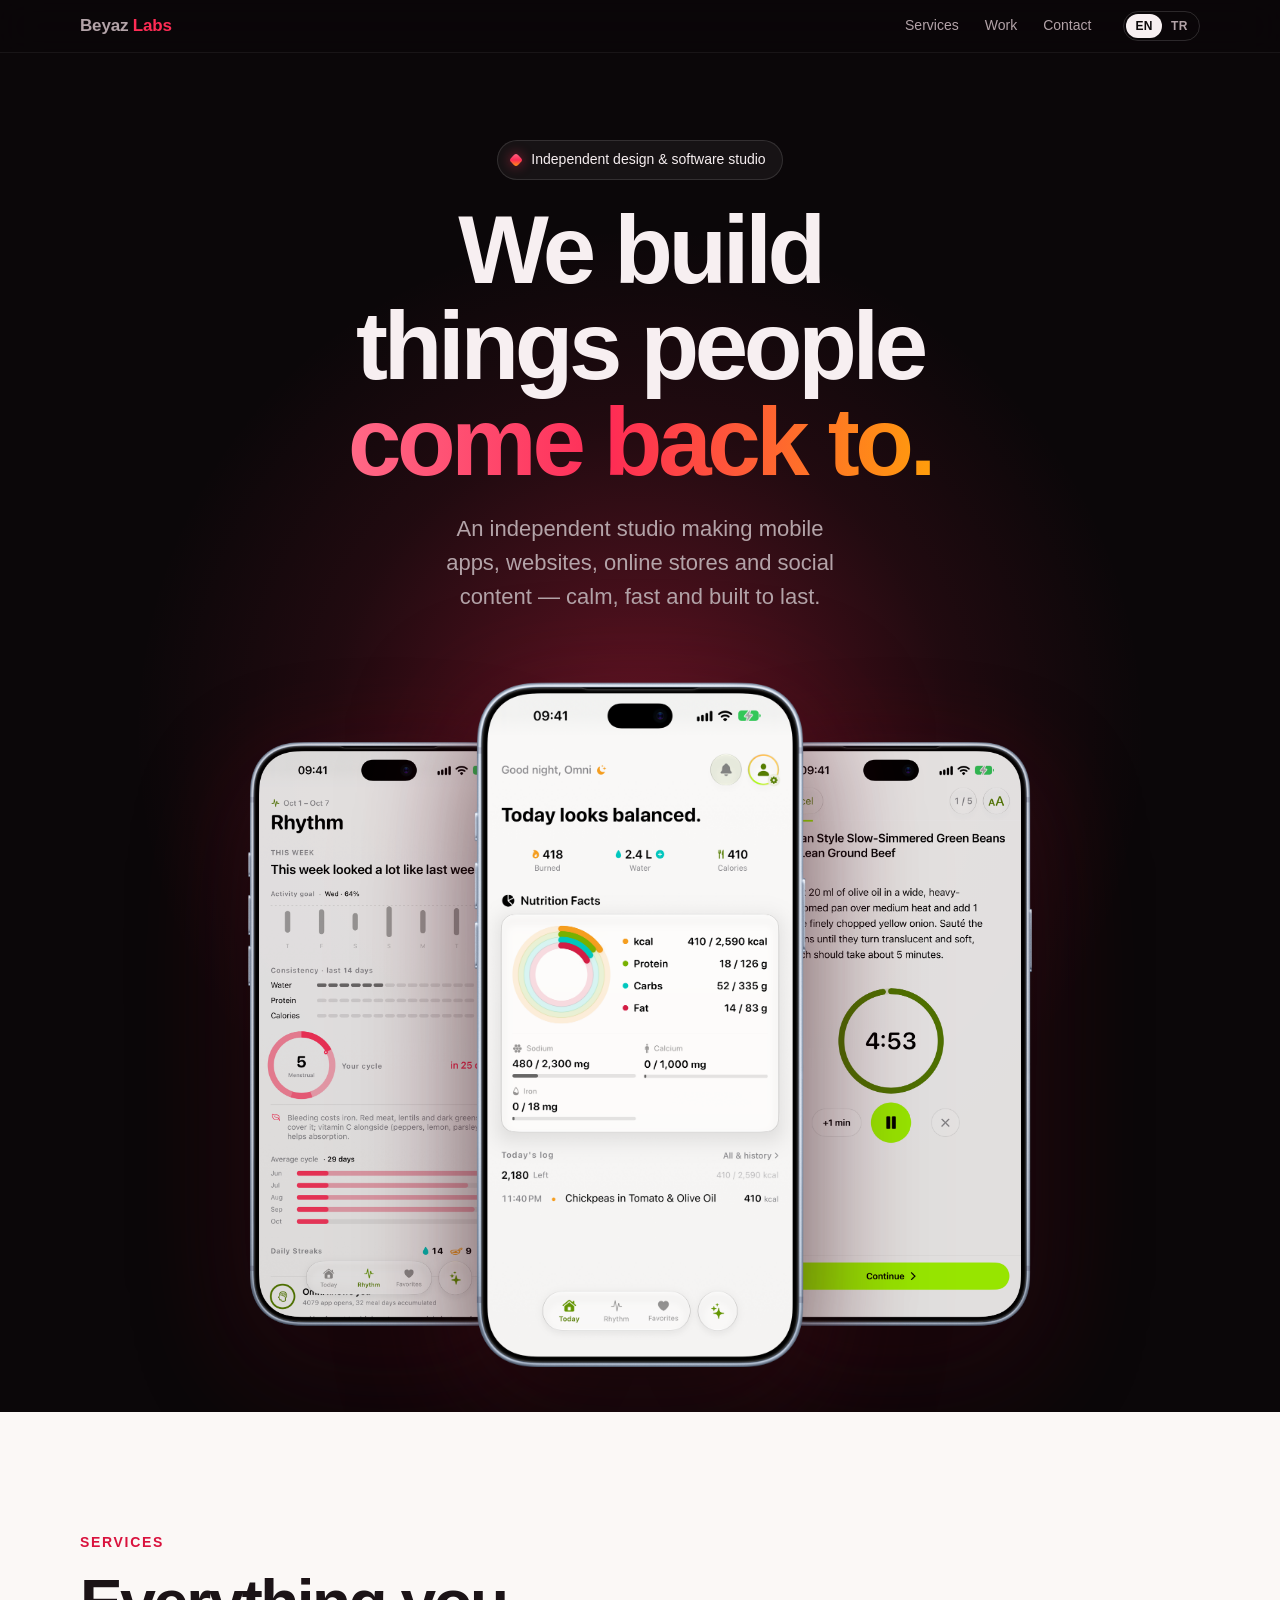
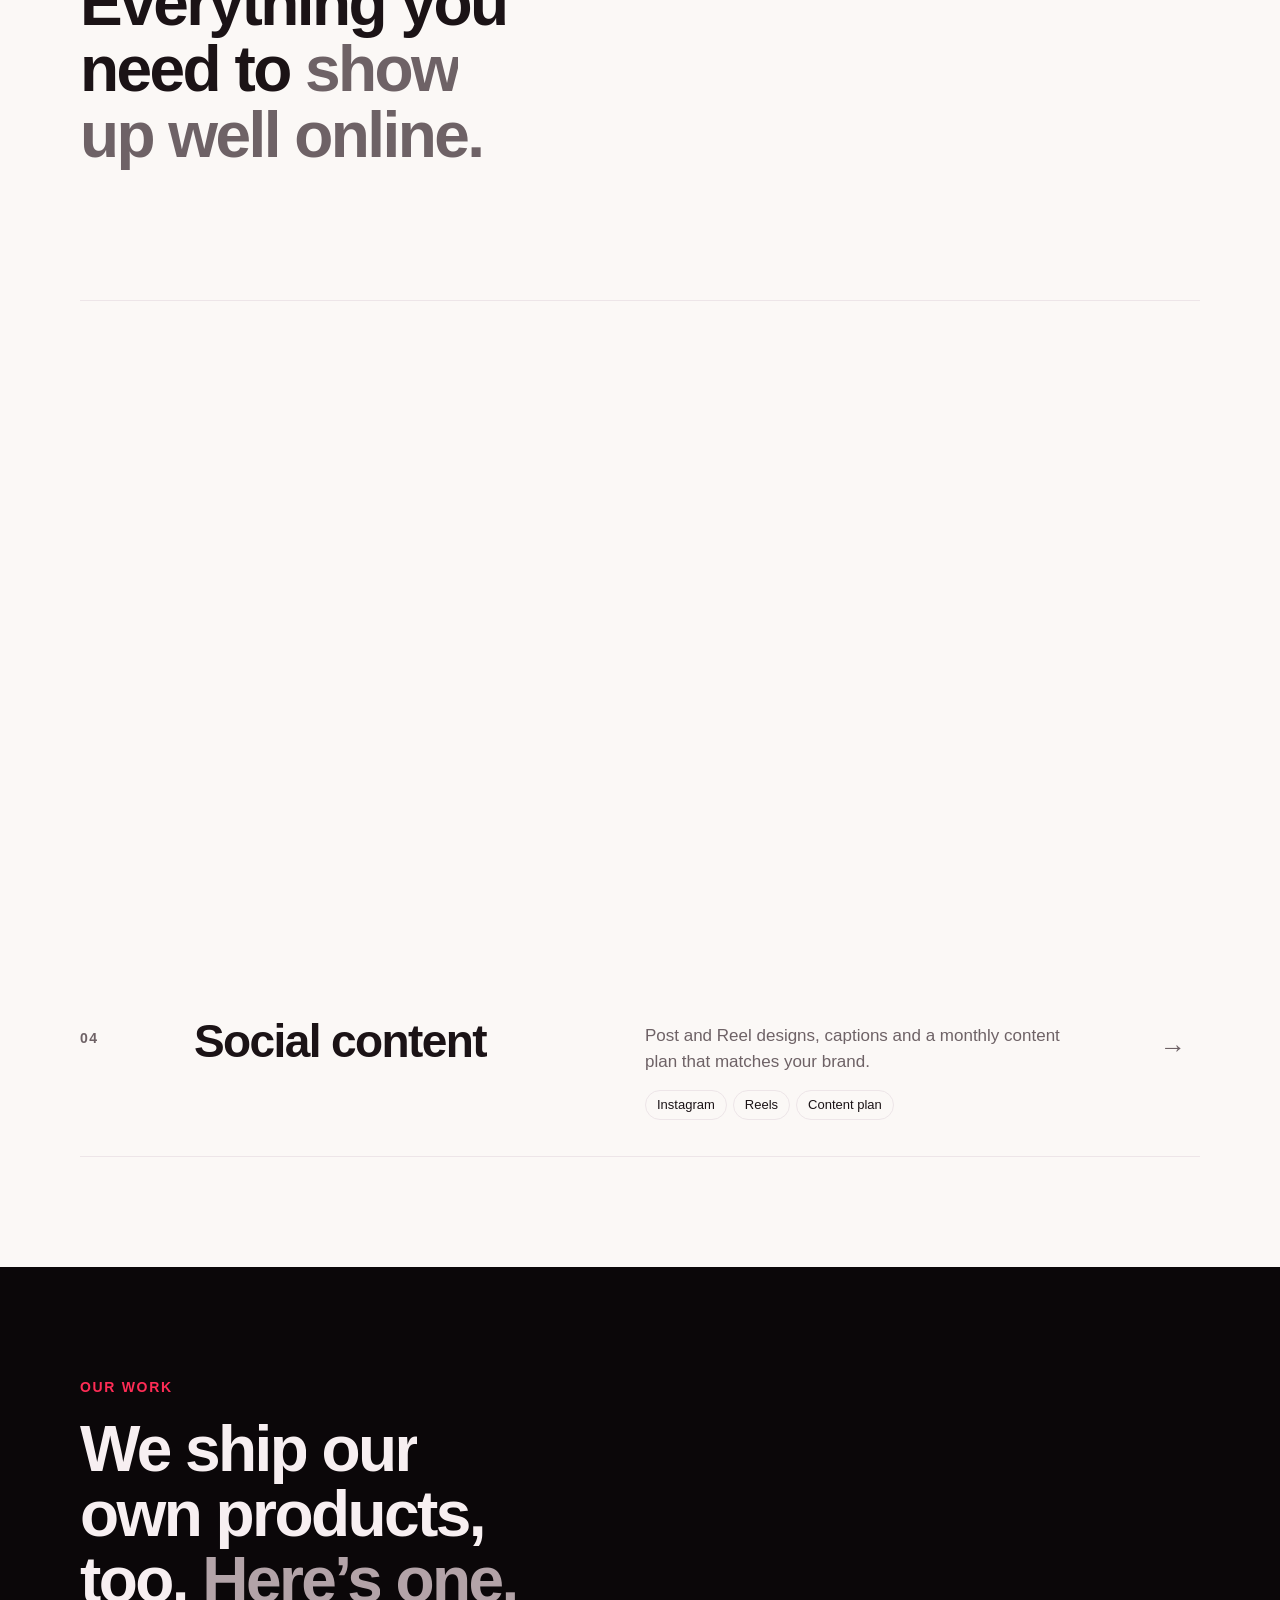
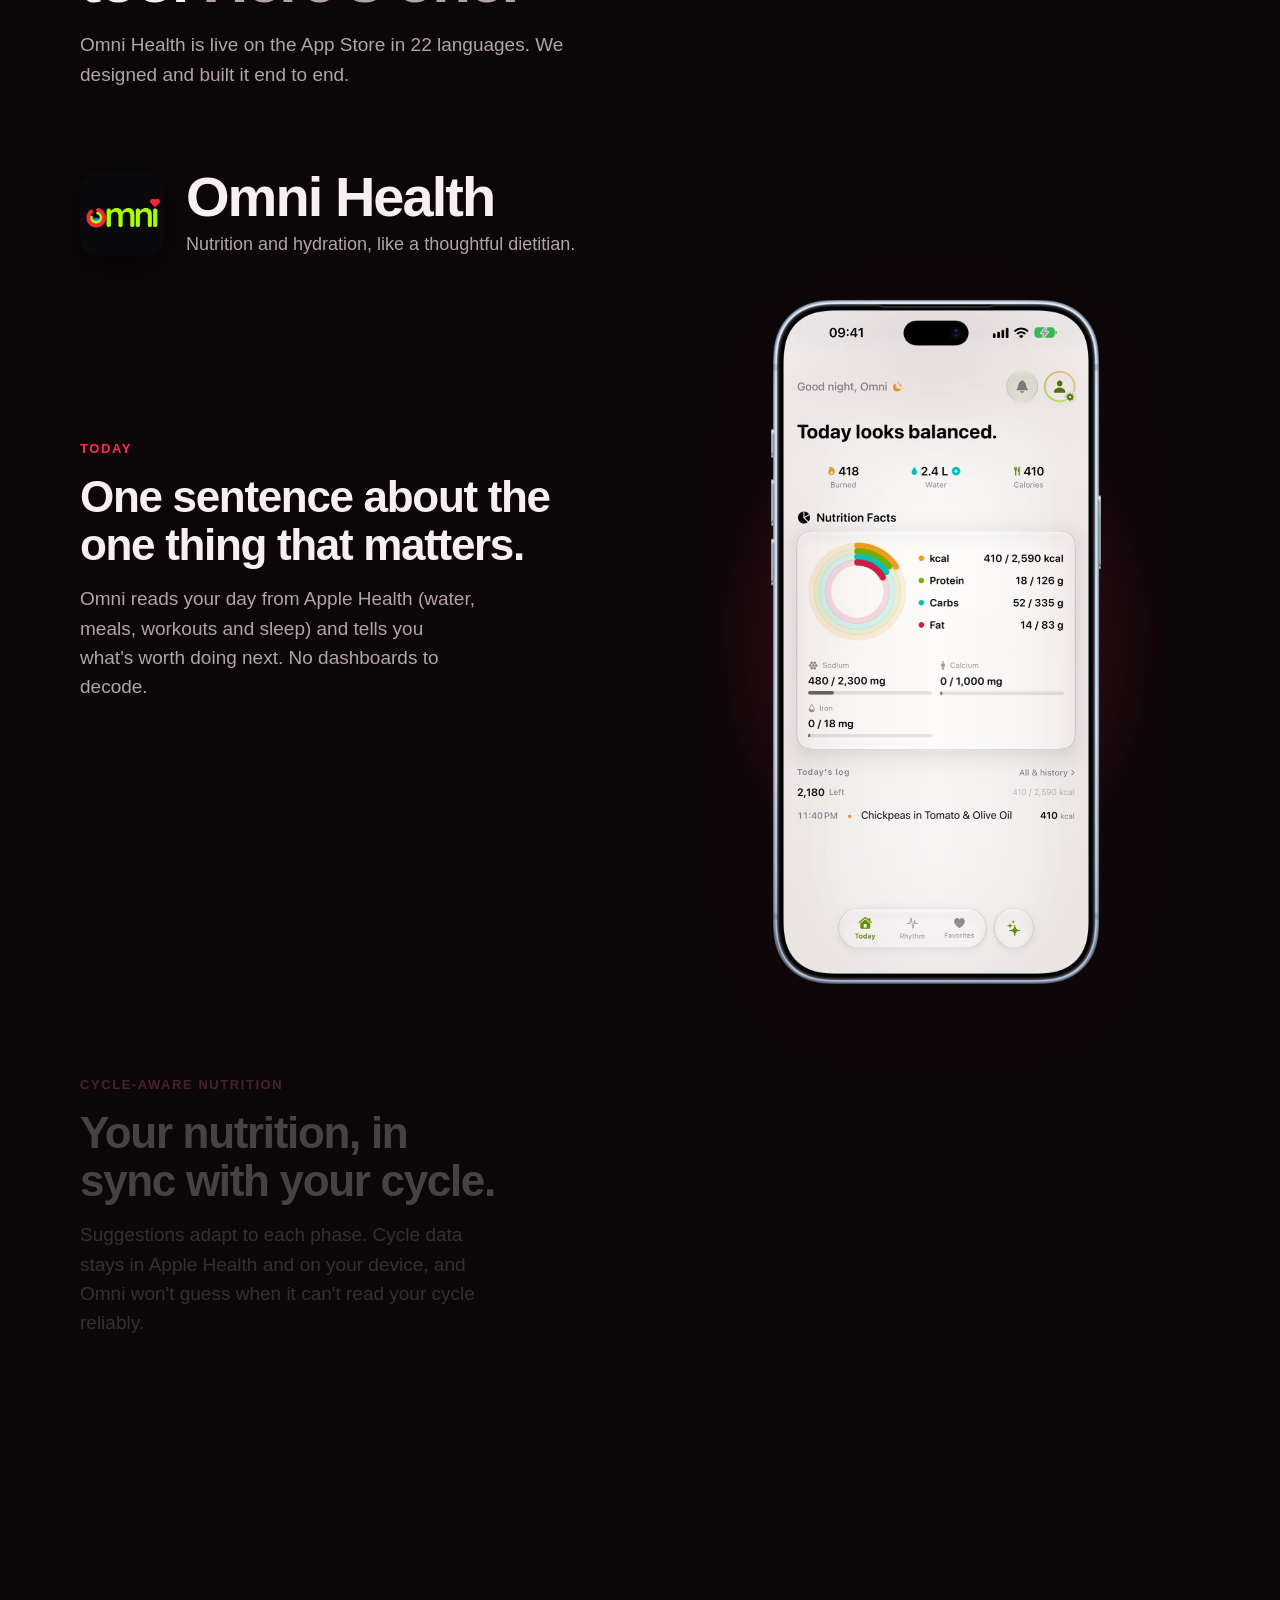
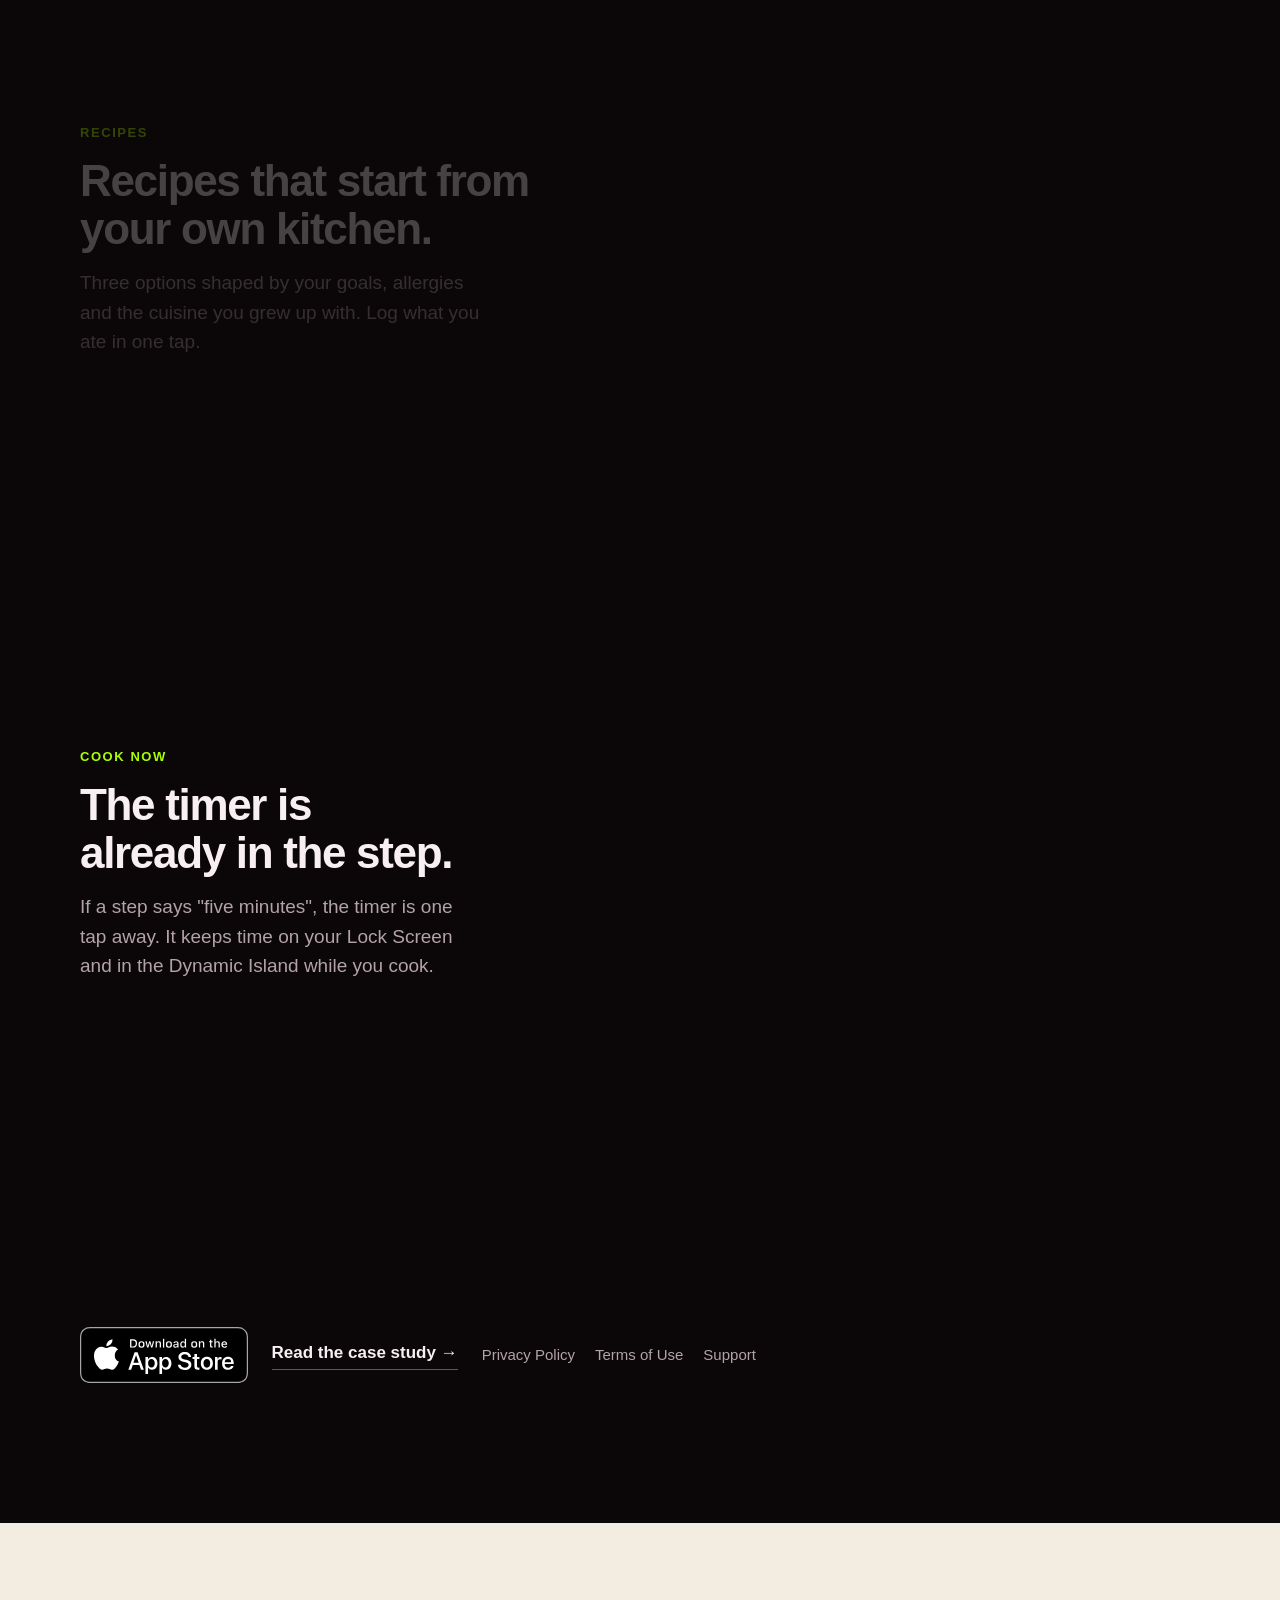
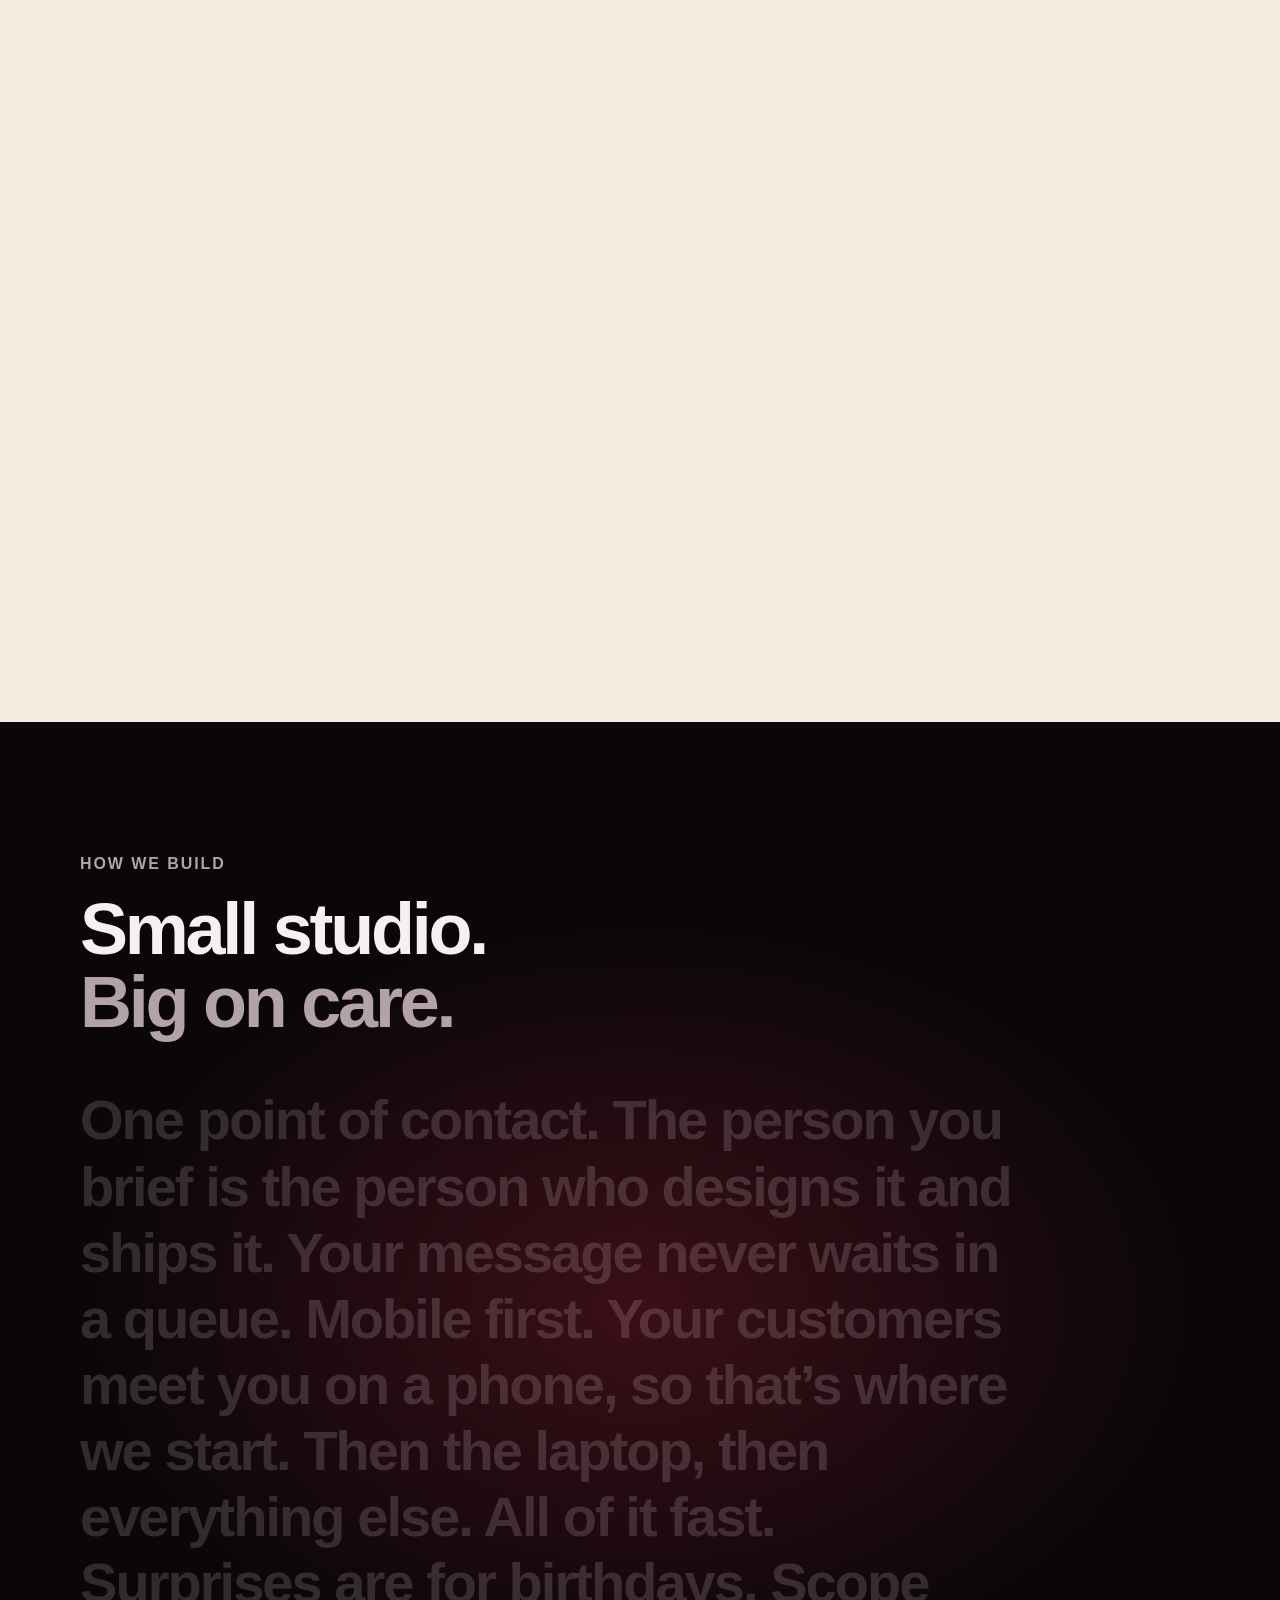
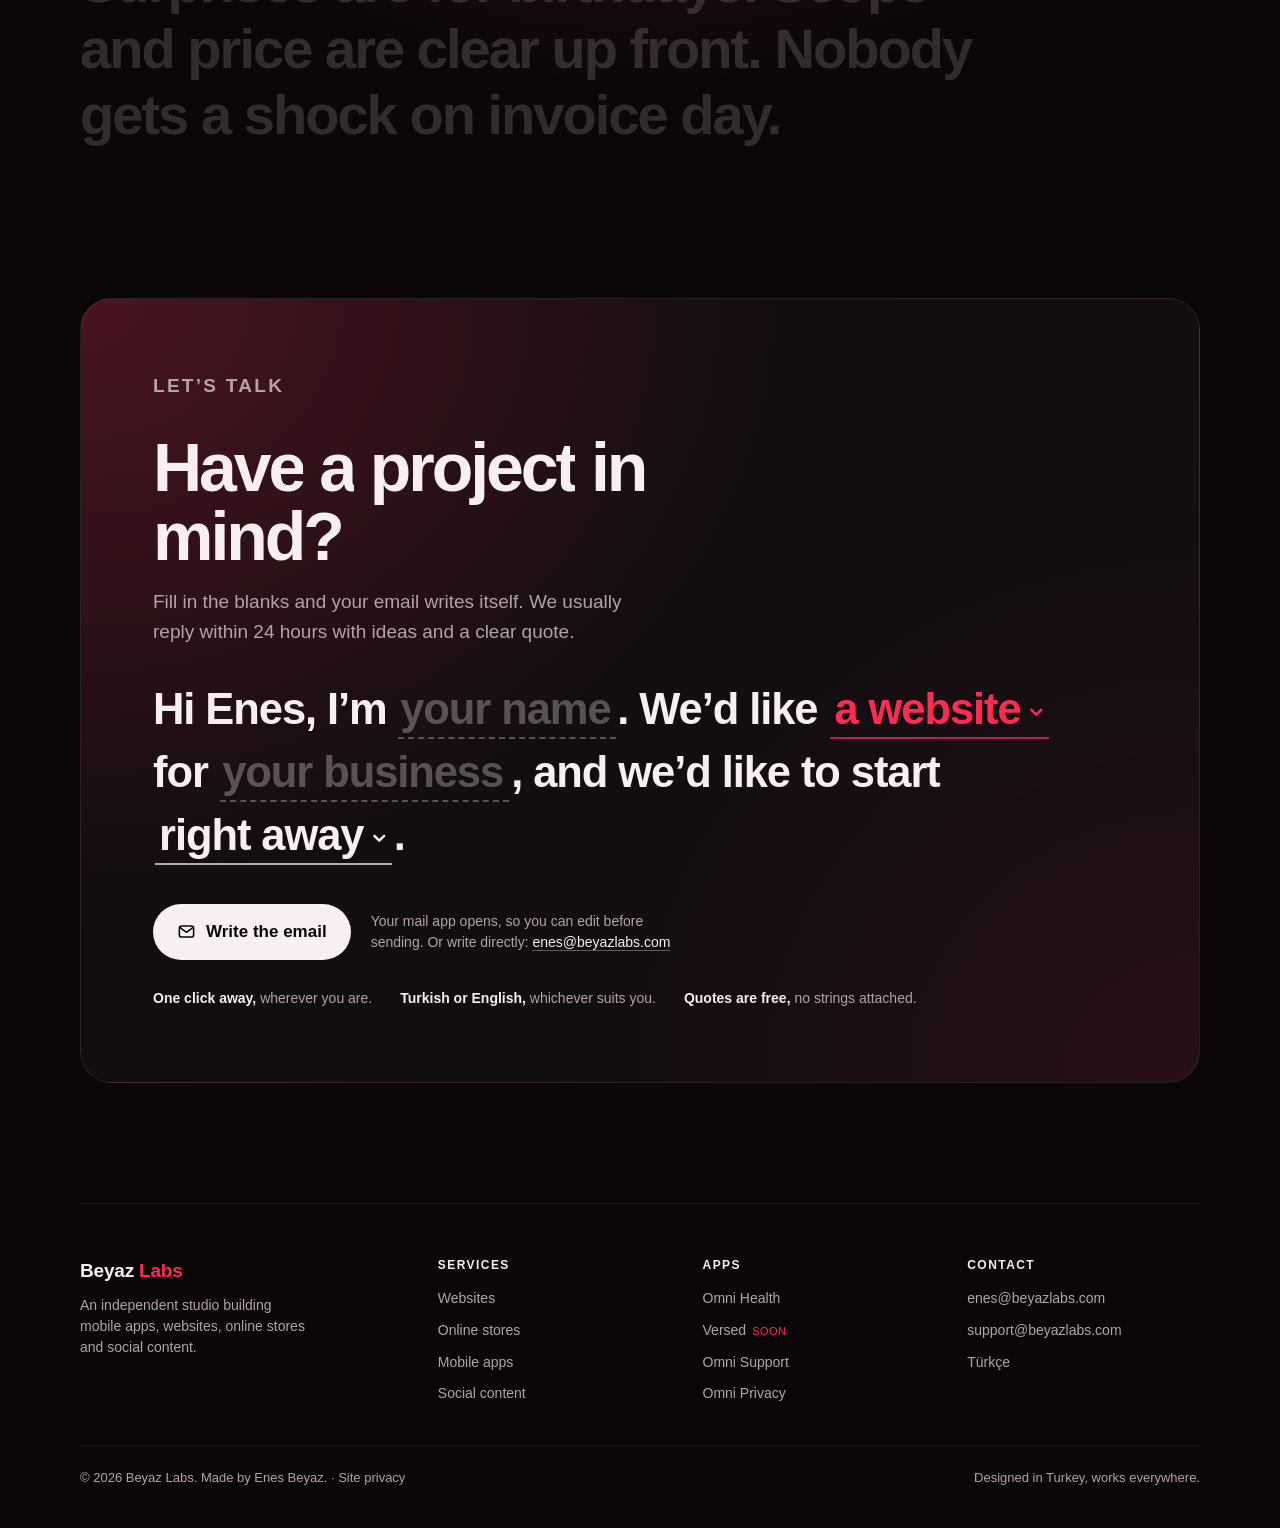
==== en/index.html @ bef10556 "Site: 'Vaka çalışması' → 'Proje hikâyesi / Nasıl yaptık'; '1 kişi' yerine '0 reklam/takip'; Omni say" ====
<!doctype html>
<html lang="en">
<head>
<meta charset="utf-8">
<meta name="viewport" content="width=device-width, initial-scale=1, viewport-fit=cover">
<title>Beyaz Labs — Apps & Web Studio</title>
<meta name="description" content="Beyaz Labs is an independent studio building mobile apps, websites, online stores and social content — in Turkey and worldwide. Makers of Omni Health.">
<meta name="theme-color" content="#0B0709">
<link rel="canonical" href="https://beyazlabs.com/en/">
<link rel="alternate" hreflang="en" href="https://beyazlabs.com/en/">
<link rel="alternate" hreflang="tr" href="https://beyazlabs.com/tr/">
<link rel="alternate" hreflang="x-default" href="https://beyazlabs.com/">
<link rel="icon" href="../img/omni-icon.png">
<link rel="apple-touch-icon" href="../img/omni-icon.png">
<meta property="og:title" content="Beyaz Labs — Apps & Web Studio">
<meta property="og:description" content="Beyaz Labs is an independent studio building mobile apps, websites, online stores and social content — in Turkey and worldwide. Makers of Omni Health.">
<meta property="og:image" content="https://beyazlabs.com/img/omni-today.png">
<meta property="og:locale" content="en_US">
<link rel="stylesheet" href="../site.css?v=202610091420">
</head>
<body>
  <nav class="top" aria-label="Main">
    <div class="wrap">
      <a class="brand" href="./">Beyaz <span>Labs</span></a>
      <ul>
        <li class="hide-m"><a href="#services">Services</a></li>
        <li><a href="#work">Work</a></li>
        <li class="hide-m"><a href="#contact">Contact</a></li>
        <li><span class="lang" aria-label="Language">
          <a href="../en/" data-l="en" hreflang="en" lang="en" aria-current="true">EN</a>
          <a href="../tr/" data-l="tr" hreflang="tr" lang="tr" >TR</a>
        </span></li>
      </ul>
    </div>
  </nav>

  <header class="hero">
    <div class="wrap copy" id="heroCopy">
      <p class="avail"><span class="mark" aria-hidden="true"></span>Independent design &amp; software studio</p>
      <h1>We build things people <em class="rot" data-words="love to use.|come back to.|trust.">love to use.</em></h1>
      <p class="lead">An independent studio making mobile apps, websites, online stores and social content — calm, fast and built to last.</p>
    </div>
    <div class="stage" id="stage" aria-hidden="true">
      <img class="device d1" src="../img/omni-rhythm.png" alt="">
      <img class="device d2" src="../img/omni-today.png" alt="">
      <img class="device d3" src="../img/omni-cook.png" alt="">
    </div>
  </header>

  <section class="services" id="services" aria-labelledby="svc-title">
    <div class="wrap">
      <p class="eyebrow reveal">Services</p>
      <h2 class="sec-h reveal split" id="svc-title">Everything you need to <em>show up well online.</em></h2>
      <p class="sec-lead reveal">From a first website to a full mobile app. One studio, one point of contact, in Turkish or English.</p>
      <ol class="svc-list" id="svcList">
        <li class="row reveal" style="--c:#FE2C55" data-ic="web"><a class="go" href="#contact" data-pick="web" aria-label="Websites · ask for a quote"></a><span class="n">01</span><h3>Websites</h3><div class="d"><p>Company and showcase sites that load fast, look great on phones and are easy to keep up to date. We stay on after launch for care and updates.</p><ul class="t"><li>Corporate</li><li>Landing pages</li><li>Bilingual</li><li>SEO basics</li><li>Care &amp; updates</li></ul></div><span class="arr" aria-hidden="true">→</span></li>
        <li class="row reveal" style="--c:#FF9F0A" data-ic="cart"><a class="go" href="#contact" data-pick="cart" aria-label="Online stores · ask for a quote"></a><span class="n">02</span><h3>Online stores</h3><div class="d"><p>Your own store on İkas or Shopify, independent of marketplaces. Payments, shipping, legal pages and training included.</p><ul class="t"><li>Setup &amp; design</li><li>Payments</li><li>Shipping</li><li>Product upload</li><li>Ongoing care</li></ul></div><span class="arr" aria-hidden="true">→</span></li>
        <li class="row reveal" style="--c:#7ACB00" data-ic="phone"><a class="go" href="#contact" data-pick="phone" aria-label="Mobile apps · ask for a quote"></a><span class="n">03</span><h3>Mobile apps</h3><div class="d"><p>Apps for iPhone, iPad and Android, from first idea to the App Store and Google Play.</p><ul class="t"><li>iPhone &amp; iPad</li><li>Android</li><li>Apple Watch</li><li>Widgets</li></ul><p class="proof">Case study: <a href="omni/">Omni Health</a></p></div><span class="arr" aria-hidden="true">→</span></li>
        <li class="row reveal" style="--c:#AF52DE" data-ic="social"><a class="go" href="#contact" data-pick="social" aria-label="Social content · ask for a quote"></a><span class="n">04</span><h3>Social content</h3><div class="d"><p>Post and Reel designs, captions and a monthly content plan that matches your brand.</p><ul class="t"><li>Instagram</li><li>Reels</li><li>Content plan</li></ul></div><span class="arr" aria-hidden="true">→</span></li>
      </ol>
    </div>
    <div class="svc-cursor" id="svcCursor" aria-hidden="true"></div>
  </section>

  <section class="work-intro" id="work" aria-labelledby="work-title">
    <div class="wrap">
      <p class="eyebrow reveal">Our work</p>
      <h2 class="sec-h reveal split" id="work-title">We ship our own products, too. <em>Here’s one.</em></h2>
      <p class="sec-lead reveal">Omni Health is live on the App Store in 22 languages. We designed and built it end to end.</p>
    </div>
  </section>

  <section class="omni" id="omni" aria-labelledby="omni-title">
    <div class="wrap">
      <div class="omni-head reveal">
        <img src="../img/omni-icon.png" alt="Omni Health app icon">
        <div>
          <h2 id="omni-title">Omni Health</h2>
          <p>Nutrition and hydration, like a thoughtful dietitian.</p>
        </div>
      </div>

      <div class="story">
        <div class="steps">
          <div class="step on" data-shot="0" data-halo="rgba(254,44,85,.30)">
            <div class="k">Today</div>
            <h3>One sentence about the one thing that matters.</h3>
            <p>Omni reads your day from Apple Health (water, meals, workouts and sleep) and tells you what's worth doing next. No dashboards to decode.</p>
          </div>
          <div class="step" data-shot="1" data-halo="rgba(254,44,85,.38)" style="--k:#FF6A88">
            <div class="k">Cycle-aware nutrition</div>
            <h3>Your nutrition, in sync with your cycle.</h3>
            <p>Suggestions adapt to each phase. Cycle data stays in Apple Health and on your device, and Omni won't guess when it can't read your cycle reliably.</p>
          </div>
          <div class="step" data-shot="2" data-halo="rgba(167,255,0,.24)" style="--k:var(--lime)">
            <div class="k">Recipes</div>
            <h3>Recipes that start from your own kitchen.</h3>
            <p>Three options shaped by your goals, allergies and the cuisine you grew up with. Log what you ate in one tap.</p>
          </div>
          <div class="step" data-shot="3" data-halo="rgba(167,255,0,.28)" style="--k:var(--lime)">
            <div class="k">Cook Now</div>
            <h3>The timer is already in the step.</h3>
            <p>If a step says "five minutes", the timer is one tap away. It keeps time on your Lock Screen and in the Dynamic Island while you cook.</p>
          </div>
        </div>
        <div class="pin" aria-hidden="true">
          <div class="stack" id="pinScreen">
            <div class="halo" id="halo"></div>
            <div class="scr">
              <img class="on" src="../img/scr-today.jpg" alt="">
              <img src="../img/scr-rhythm.jpg" alt="" loading="lazy">
              <img src="../img/scr-recipe.jpg" alt="" loading="lazy">
              <img src="../img/scr-cook.jpg" alt="" loading="lazy">
            </div>
            <img class="bz" src="../img/bezel.png" alt="">
          </div>
        </div>
      </div>

      <div class="omni-cta reveal">
        <a class="badge-link" href="https://apps.apple.com/app/id6775592612" aria-label="Download Omni Health on the App Store">
          <img src="../img/app-store-badge.svg" alt="Download on the App Store" width="180" height="60">
        </a>
        <a class="case-link" href="omni/">Read the case study <span aria-hidden="true">→</span></a>
        <nav class="links" aria-label="Omni Health">
          <a href="../privacypolicy.html">Privacy Policy</a>
          <a href="../termsofuse.html">Terms of Use</a>
          <a href="../support.html">Support</a>
        </nav>
      </div>
    </div>
  </section>

  <section class="versed" id="versed" aria-labelledby="versed-title">
    <div class="wrap grid">
      <div class="reveal">
        <span class="badge">Coming soon to the App Store</span>
        <div class="versed-head">
          <img src="../img/versed-icon.png" alt="Versed app icon">
          <h2 id="versed-title">Versed</h2>
        </div>
        <p class="tag">A quiet page every morning.</p>
        <p class="body">One Bible verse a day, with a short note on what it meant then and what it might mean on an ordinary day like yours. Read it, draw on the page, stamp it with a photo of your day, and say amen.</p>
        <ul>
          <li>A journal that becomes yours, page by page</li>
          <li>A verse for how you feel today</li>
          <li>No account, no ads, no tracking</li>
        </ul>
      </div>
      <div class="shots reveal" id="versedShots" aria-hidden="true">
        <img class="device shot a" src="../img/versed-notebook.png" alt="" loading="lazy">
        <img class="device shot b" src="../img/versed-page.png" alt="" loading="lazy">
      </div>
    </div>
  </section>

  <section class="principles" aria-labelledby="how">
    <div class="wrap">
      <p class="eyebrow reveal">How we build</p>
      <h2 id="how" class="reveal split">Small studio. <em>Big on care.</em></h2>
      <p class="lit" id="lit"><b style="--c:var(--pink)">One point of contact.</b> The person you brief is the person who designs it and ships it. Your message never waits in a queue. <b style="--c:var(--lime)">Mobile first.</b> Your customers meet you on a phone, so that’s where we start. Then the laptop, then everything else. All of it fast. <b style="--c:var(--teal)">Surprises are for birthdays.</b> Scope and price are clear up front. Nobody gets a shock on invoice day.</p>
    </div>
  </section>

  <section class="contact" id="contact" aria-labelledby="ct-title">
    <div class="wrap">
      <div class="box reveal">
        <p class="eyebrow">Let’s talk</p>
        <h2 id="ct-title" class="split">Have a project in mind?</h2>
        <p>Fill in the blanks and your email writes itself. We usually reply within 24 hours with ideas and a clear quote.</p>
        <form class="compose" id="compose" action="mailto:enes@beyazlabs.com" onsubmit="return false" data-subj="New project" data-tail="A bit more about it:">
          <p class="letter">Hi Enes, I’m <span class="blank"><input id="fA" data-1p-ignore data-lpignore="true" type="text" autocomplete="off" placeholder="your name" aria-label="your name" spellcheck="false"></span>. We’d like <span class="blank sel" style="--c:#FE2C55"><button type="button" class="pk" id="fSvc" data-value="web" aria-haspopup="listbox" aria-expanded="false" aria-label="Service"><span class="v">a website</span><svg viewBox="0 0 12 12" width="12" height="12" aria-hidden="true"><path d="M2.5 4.5 6 8l3.5-3.5" fill="none" stroke="currentColor" stroke-width="1.8" stroke-linecap="round" stroke-linejoin="round"/></svg></button><span class="menu" role="listbox" hidden aria-label="Service"><span role="option" data-v="web" data-c="#FE2C55" aria-selected="true">a website</span><span role="option" data-v="cart" data-c="#FF9F0A" aria-selected="false">an online store</span><span role="option" data-v="phone" data-c="#7ACB00" aria-selected="false">a mobile app</span><span role="option" data-v="care" data-c="#00C7BE" aria-selected="false">care and updates</span><span role="option" data-v="social" data-c="#AF52DE" aria-selected="false">social media content</span><span role="option" data-v="more" data-c="#F7EFF1" aria-selected="false">a few things</span></span></span> for <span class="blank"><input id="fB" data-1p-ignore data-lpignore="true" type="text" autocomplete="off" placeholder="your business" aria-label="your business" spellcheck="false"></span>, and we’d like to start <span class="blank sel"><button type="button" class="pk" id="fWhen" data-value="now" aria-haspopup="listbox" aria-expanded="false" aria-label="When"><span class="v">right away</span><svg viewBox="0 0 12 12" width="12" height="12" aria-hidden="true"><path d="M2.5 4.5 6 8l3.5-3.5" fill="none" stroke="currentColor" stroke-width="1.8" stroke-linecap="round" stroke-linejoin="round"/></svg></button><span class="menu" role="listbox" hidden aria-label="When"><span role="option" data-v="now" aria-selected="true">right away</span><span role="option" data-v="month" aria-selected="false">this month</span><span role="option" data-v="months" aria-selected="false">in a few months</span><span role="option" data-v="later" aria-selected="false">whenever suits</span></span></span>.</p>
          <div class="actions">
            <a class="btn-light" id="mailBtn" href="mailto:enes@beyazlabs.com?subject=New%20project">
              <svg viewBox="0 0 24 24" fill="none" stroke="currentColor" stroke-width="2" stroke-linecap="round" stroke-linejoin="round" aria-hidden="true"><rect x="3" y="5" width="18" height="14" rx="3"/><path d="m4 7 8 6 8-6"/></svg>
              Write the email
            </a>
            <span class="hint">Your mail app opens, so you can edit before sending. Or write directly: <a href="mailto:enes@beyazlabs.com">enes@beyazlabs.com</a></span>
          </div>
        </form>
        <div class="meta">
          <span><b>One click away,</b> wherever you are.</span>
          <span><b>Turkish or English,</b> whichever suits you.</span>
          <span><b>Quotes are free,</b> no strings attached.</span>
        </div>
      </div>
    </div>
  </section>

  <footer>
    <div class="wrap">
      <div class="grid">
        <div>
          <a class="brand" href="./">Beyaz <span style="color:var(--pink)">Labs</span></a>
          <p class="blurb">An independent studio building mobile apps, websites, online stores and social content.</p>
        </div>
        <div>
          <h4>Services</h4>
          <ul>
            <li><a href="#services">Websites</a></li>
            <li><a href="#services">Online stores</a></li>
            <li><a href="#services">Mobile apps</a></li>
            <li><a href="#services">Social content</a></li>
          </ul>
        </div>
        <div>
          <h4>Apps</h4>
          <ul>
            <li><a href="#omni">Omni Health</a></li>
            <li><a href="#versed">Versed</a><span class="soon">SOON</span></li>
            <li><a href="../support.html">Omni Support</a></li>
            <li><a href="../privacypolicy.html">Omni Privacy</a></li>
          </ul>
        </div>
        <div>
          <h4>Contact</h4>
          <ul>
            <li><a href="mailto:enes@beyazlabs.com">enes@beyazlabs.com</a></li>
            <li><a href="mailto:support@beyazlabs.com">support@beyazlabs.com</a></li>
            <li><a href="../tr/" data-l="tr" class="lang-alt">Türkçe</a></li>
          </ul>
        </div>
      </div>
      <div class="legal">
        <span>© 2026 Beyaz Labs. Made by Enes Beyaz. · <a href="privacy/">Site privacy</a></span>
        <span>Designed in Turkey, works everywhere.</span>
      </div>
    </div>
  </footer>

<script src="../site.js?v=202610091420"></script>
</body>
</html>
---- site.css ----
:root {
    --night: #0B0709;
    --night-2: #160D11;
    --on-night: #F7EFF1;
    --on-night-muted: #B3A3A8;
    --pink: #FE2C55;
    --lime: #A7FF00;
    --teal: #00C7BE;

    --bg: #FBF8F6;
    --ink: #1B1316;
    --muted: #6E6266;
    --line: #EDE5E8;

    --paper: #F3ECE0;
    --paper-ink: #2B2622;
    --paper-muted: #7A6F66;
    --rubric: #A8322D;

    --sans: -apple-system, BlinkMacSystemFont, "SF Pro Display", "SF Pro Text", "Segoe UI", Roboto, Helvetica, Arial, sans-serif;
    --serif: "Iowan Old Style", "Palatino Linotype", Palatino, Georgia, serif;
  }
  @media (prefers-color-scheme: dark) {
    :root:not([data-theme="light"]) {
      --bg: #0F0A0C; --ink: #F6EFF1; --muted: #A99BA0; --line: #2A1E23;
      --paper: #1C1916; --paper-ink: #EFE7DA; --paper-muted: #A99D90; --rubric: #D8645D;
    }
  }
  :root[data-theme="dark"] {
    --bg: #0F0A0C; --ink: #F6EFF1; --muted: #A99BA0; --line: #2A1E23;
    --paper: #1C1916; --paper-ink: #EFE7DA; --paper-muted: #A99D90; --rubric: #D8645D;
  }

  * { box-sizing: border-box; }
  html { -webkit-text-size-adjust: 100%; scroll-behavior: smooth; }
  @media (prefers-reduced-motion: reduce) { html { scroll-behavior: auto; } }
  body {
    margin: 0; background: var(--bg); color: var(--ink);
    font: 17px/1.55 var(--sans); -webkit-font-smoothing: antialiased;
    overflow-x: hidden;
  }
  img { display: block; max-width: 100%; }
  a { color: inherit; }
  a:focus-visible, button:focus-visible { outline: 2px solid var(--pink); outline-offset: 3px; border-radius: 8px; }
  .wrap { width: min(1120px, 100% - 40px); margin: 0 auto; }

  /* ── Nav */
  nav.top {
    position: fixed; inset: 0 0 auto 0; z-index: 50;
    backdrop-filter: saturate(180%) blur(18px); -webkit-backdrop-filter: saturate(180%) blur(18px);
    background: rgba(11, 7, 9, 0.62); color: var(--on-night);
    border-bottom: 1px solid rgba(255,255,255,0.06);
  }
  nav.top .wrap { display: flex; align-items: center; justify-content: space-between; height: 52px; }
  .brand { font-weight: 700; letter-spacing: -0.01em; text-decoration: none; font-size: 17px; }
  .brand span { color: var(--pink); }
  nav.top ul { list-style: none; display: flex; gap: 26px; margin: 0; padding: 0; font-size: 14px; }
  nav.top a { text-decoration: none; color: var(--on-night-muted); }
  nav.top a:hover { color: var(--on-night); }

  /* ── Hero */
  .hero {
    position: relative; background: var(--night); color: var(--on-night);
    padding: 140px 0 0; overflow: hidden; text-align: center;
  }
  .hero::before {
    content: ""; position: absolute; left: 50%; top: 52%; width: 1100px; height: 1100px; transform: translate(-50%, -50%);
    background: radial-gradient(circle, rgba(254,44,85,0.36), rgba(254,44,85,0.09) 40%, transparent 65%);
    pointer-events: none;
  }
  .eyebrow { font-size: 14px; font-weight: 600; letter-spacing: 0.12em; text-transform: uppercase; color: var(--pink); margin: 0 0 18px; }
  .hero h1 {
    position: relative; margin: 0 auto; max-width: 15ch;
    font: 700 clamp(44px, 8.4vw, 96px)/1.0 var(--sans); letter-spacing: -0.045em; text-wrap: balance;
  }
  .hero h1 em { font-style: normal; background: linear-gradient(92deg, #FF6A88, var(--pink) 45%, #FF9F0A); -webkit-background-clip: text; background-clip: text; color: transparent; }
  .hero p.lead { position: relative; color: var(--on-night-muted); font-size: clamp(18px, 2.2vw, 22px); max-width: 34ch; margin: 22px auto 0; text-wrap: balance; }

  .stage {
    position: relative; height: calc(clamp(250px, 27vw, 340px) * 2.04 + 40px); margin-top: 64px;
    display: flex; justify-content: center; align-items: flex-start;
  }
  .stage .device { position: absolute; top: 0; will-change: transform; }
  .hero .copy { will-change: transform, opacity; transform: translateY(calc(var(--p, 0) * -90px)) scale(calc(1 - var(--p, 0) * .06)); opacity: calc(1 - var(--p, 0) * 1.4); }
  .stage .d2 { width: clamp(250px, 27vw, 340px); left: 50%; transform: translate(-50%, calc(var(--lift, 0) * -1px)) scale(calc(1 + var(--p, 0) * .04)); z-index: 2; }
  .stage .d1, .stage .d3 { width: clamp(210px, 23vw, 290px); top: 60px; opacity: .9; z-index: 1; }
  .stage .d1 { left: calc(50% - clamp(250px, 27vw, 340px) * .5 - clamp(210px, 23vw, 290px) * .78); transform: translate(calc(var(--p, 0) * -70px), calc(var(--lift, 0) * -.2px)); }
  .stage .d3 { left: calc(50% + clamp(250px, 27vw, 340px) * .5 - clamp(210px, 23vw, 290px) * .22); transform: translate(calc(var(--p, 0) * 70px), calc(var(--lift, 0) * -.2px)); }

  /* ── Device (iPhone 18 Pro Max frame baked into the image) */
  .device { display: block; height: auto; filter: drop-shadow(0 40px 60px rgba(0,0,0,.55)) drop-shadow(0 20px 50px rgba(254,44,85,.18)); }

  /* ── Sections */
  section { position: relative; }
  .apps-intro { padding: 120px 0 40px; text-align: center; }
  .apps-intro h2 { font: 700 clamp(34px, 5vw, 56px)/1.05 var(--sans); letter-spacing: -0.035em; margin: 0 0 14px; text-wrap: balance; }
  .apps-intro p { color: var(--muted); font-size: 20px; margin: 0 auto; max-width: 40ch; }

  /* Omni — scroll story */
  .omni { background: var(--night); color: var(--on-night); padding: 80px 0 140px; }
  .omni-head { display: flex; gap: 22px; align-items: center; margin-bottom: 72px; }
  .omni-head img { width: 84px; height: 84px; border-radius: 20px; box-shadow: 0 10px 30px rgba(0,0,0,.5); }
  .omni-head h2 { margin: 0; font: 700 clamp(34px, 5vw, 56px)/1.0 var(--sans); letter-spacing: -0.035em; }
  .omni-head p { margin: 6px 0 0; color: var(--on-night-muted); font-size: 18px; }

  .story { display: grid; grid-template-columns: 1fr 1fr; gap: 64px; align-items: start; }
  .steps { display: grid; }
  .step { min-height: 78vh; display: flex; flex-direction: column; justify-content: center; opacity: .25; transform: translateY(24px); transition: opacity .6s ease, transform .8s cubic-bezier(.2,.7,.2,1); }
  .step.on { opacity: 1; transform: none; }
  .step .k { font-size: 13px; font-weight: 600; letter-spacing: .12em; text-transform: uppercase; color: var(--k, var(--pink)); margin-bottom: 14px; }
  .step h3 { font: 700 clamp(30px, 3.6vw, 44px)/1.08 var(--sans); letter-spacing: -0.03em; margin: 0 0 16px; text-wrap: balance; }
  .step p { color: var(--on-night-muted); font-size: 19px; margin: 0; max-width: 38ch; }
  .pin { --pw: min(340px, 27vw, calc((100vh - 120px) / 2.04)); position: sticky; top: calc(26px + 50vh - var(--pw) * 1.02); display: flex; justify-content: center; }
  .pin .stack { position: relative; width: var(--pw); aspect-ratio: 1470 / 3000; }
  /* Sabit çerçeve, değişen ekran: yeni ekran perde gibi açılır (aşağı
     kaydırırken alttan, yukarı kaydırırken üstten), eskisi geri çekilip kararır. */
  .pin .scr { position: absolute; left: 5.102%; top: 2.2%; width: 89.796%; height: 95.6%;
    border-radius: 14.4% / 6.62%; overflow: hidden; background: #F7F5F2; }
  /* Apple'ın ürün sayfalarındaki gibi: ekranlar yerinde, yumuşak çapraz
     geçişle değişir. Yeni ekran hafif bulanık ve bir tık büyük gelip netleşir
     (odaklanma hissi); ölçek hep >1 olduğu için kenarda boşluk açılmaz. */
  .pin .scr img { position: absolute; inset: 0; width: 100%; height: 100%; object-fit: cover;
    opacity: 0; transform: scale(1.035); filter: blur(8px);
    transition: opacity .55s ease, transform .9s cubic-bezier(.2,.7,.2,1), filter .6s ease; }
  .pin .scr img.on { opacity: 1; transform: scale(1); filter: blur(0); z-index: 2; }
  .pin .scr img.was { opacity: 0; transform: scale(1); filter: blur(0); z-index: 1; transition: opacity .55s ease .15s; }
  .pin .bz { position: absolute; inset: 0; width: 100%; z-index: 3; pointer-events: none;
    filter: drop-shadow(0 40px 60px rgba(0,0,0,.55)) drop-shadow(0 20px 50px rgba(254,44,85,.18)); }
  .pin .halo { position: absolute; inset: 10% -20%; background: radial-gradient(closest-side, var(--halo, rgba(254,44,85,.30)), transparent); filter: blur(10px); transition: background .6s ease; z-index: -1; }

  .omni-cta { display: flex; flex-wrap: wrap; gap: 14px 24px; align-items: center; margin-top: 40px; }
  .btn {
    display: inline-flex; align-items: center; gap: 10px; text-decoration: none;
    background: var(--on-night); color: var(--night); padding: 13px 22px; border-radius: 999px; font-weight: 600; font-size: 16px;
  }
  .badge-link { display: inline-block; line-height: 0; }
  .badge-link img { height: 56px; width: auto; }
  .badge-link:hover { opacity: .85; }
  .btn svg { width: 18px; height: 18px; fill: currentColor; }
  .links { display: flex; flex-wrap: wrap; gap: 20px; font-size: 15px; }
  .links a { color: var(--on-night-muted); text-decoration: none; }
  .links a:hover { color: var(--on-night); }

  /* Versed */
  .versed { background: var(--paper); color: var(--paper-ink); padding: 120px 0 90px; overflow: hidden; }
  .versed .grid { display: grid; grid-template-columns: 1.05fr 1fr; gap: 56px; align-items: center; }
  .versed .badge { display: inline-block; font: 600 12px/1 var(--sans); letter-spacing: .14em; text-transform: uppercase; color: var(--rubric); border: 1px solid currentColor; border-radius: 999px; padding: 7px 12px; margin-bottom: 22px; }
  .versed-head { display: flex; gap: 18px; align-items: center; margin-bottom: 20px; }
  .versed-head img { width: 72px; height: 72px; border-radius: 17px; box-shadow: 0 8px 24px rgba(43,38,34,.18); }
  .versed h2 { font: italic 400 clamp(40px, 5.6vw, 64px)/1.0 var(--serif); letter-spacing: -0.01em; margin: 0; }
  .versed .tag { font: italic 22px/1.4 var(--serif); color: var(--paper-muted); margin: 0 0 22px; }
  .versed p.body { font: 19px/1.6 var(--serif); max-width: 40ch; margin: 0 0 22px; }
  .versed ul { list-style: none; padding: 0; margin: 0; display: grid; gap: 10px; font: 18px/1.5 var(--serif); }
  .versed li::before { content: "✦"; color: var(--rubric); margin-right: 10px; font-size: 13px; }
  .versed .shots { position: relative; height: clamp(560px, 46vw, 680px); }
  .versed .shot { position: absolute; width: min(46%, 290px); filter: drop-shadow(0 34px 50px rgba(43,38,34,.30)); }
  .versed .shot.a { left: 6%; top: 60px; opacity: .92; transform: translateY(calc(var(--vp, 0) * 60px)); }
  .versed .shot.b { right: 6%; top: 0; transform: translateY(calc(var(--vp, 0) * -40px)); }

  /* Principles — dark closing, mirrors the hero */
  .principles { position: relative; background: var(--night); color: var(--on-night); padding: 130px 0 110px; overflow: hidden; }
  .principles::before { content: ""; position: absolute; left: 50%; top: 18%; width: 1100px; height: 760px; transform: translateX(-50%);
    background: radial-gradient(closest-side, rgba(254,44,85,.20), transparent); pointer-events: none; }
  .principles .eyebrow { margin-bottom: 16px; }
  .principles h2 { position: relative; font: 700 clamp(38px, 6vw, 72px)/1.02 var(--sans); letter-spacing: -0.045em; margin: 0 0 60px; max-width: 14ch; text-wrap: balance; }
  .principles h2 em { font-style: normal; color: var(--on-night-muted); }
  .principles .cols { position: relative; display: grid; grid-template-columns: repeat(3, 1fr); gap: 18px; }
  .principles .card { border: 1px solid rgba(255,255,255,.08); border-radius: 24px; padding: 28px 26px 30px;
    background: linear-gradient(180deg, rgba(255,255,255,.045), rgba(255,255,255,.015)); }
  .principles .num { font: 600 13px/1 var(--sans); letter-spacing: .12em; color: var(--c); margin-bottom: 26px; display: flex; align-items: center; gap: 10px; }
  .principles .num::before { content: ""; width: 9px; height: 9px; border-radius: 50%; background: var(--c); box-shadow: 0 0 18px var(--c); }
  .principles h3 { font-size: 21px; letter-spacing: -0.01em; margin: 0 0 10px; }
  .principles p { color: var(--on-night-muted); margin: 0; font-size: 16px; }

  footer { background: var(--night); color: var(--on-night-muted); font-size: 14px; padding: 0 0 40px; }
  footer .grid { display: grid; grid-template-columns: 1.4fr 1fr 1fr 1fr; gap: 32px; padding: 52px 0 40px; border-top: 1px solid rgba(255,255,255,.08); }
  footer .brand { font-size: 19px; color: var(--on-night); display: inline-block; margin-bottom: 10px; }
  footer p.blurb { margin: 0; max-width: 30ch; line-height: 1.5; }
  footer h4 { margin: 0 0 14px; font-size: 12px; font-weight: 600; letter-spacing: .12em; text-transform: uppercase; color: var(--on-night); }
  footer ul { list-style: none; margin: 0; padding: 0; display: grid; gap: 10px; }
  footer a { color: var(--on-night-muted); text-decoration: none; }
  footer a:hover { color: var(--on-night); }
  footer .soon { font-size: 11px; color: var(--pink); margin-left: 6px; letter-spacing: .04em; }
  footer .legal { display: flex; flex-wrap: wrap; gap: 8px 24px; justify-content: space-between; padding-top: 22px; border-top: 1px solid rgba(255,255,255,.06); font-size: 13px; }

  /* Reveal */
  .reveal { opacity: 1; transform: none; transition: opacity .9s ease, transform .9s cubic-bezier(.2,.7,.2,1); }
  .js .reveal:not(.in) { opacity: 0; transform: translateY(28px); }

  @media (max-width: 860px) {
    nav.top ul { gap: 18px; }
    .story { grid-template-columns: 1fr; gap: 0; }
    .pin { --pw: min(58vw, 250px, calc((54vh - 40px) / 2.04)); order: -1; top: 52px; z-index: 3;
      padding: 16px 0 20px; background: var(--night); }
    .pin::after { content: ""; position: absolute; left: 0; right: 0; top: 100%; height: 48px; background: linear-gradient(var(--night), rgba(11,7,9,0)); pointer-events: none; }
    .step { min-height: 62vh; justify-content: flex-start; padding-top: 12px; }
    .step h3 { font-size: 30px; }
    .versed .grid { grid-template-columns: 1fr; }
    .versed .shots { height: min(118vw, 520px); margin-top: 24px; }
    .versed .shot { width: 52%; }
    .versed .shot.a { left: 0; top: 40px; } .versed .shot.b { right: 0; }
    .principles .cols { grid-template-columns: 1fr; gap: 14px; }
    footer .grid { grid-template-columns: 1fr 1fr; }
    footer .grid > div:first-child { grid-column: 1 / -1; }
  }
  .step .m { display: none; }
  .step .m { margin-top: 26px; }
  .step .m .device { width: min(290px, 74vw); margin: 0 auto; }

  @media (max-width: 760px) {
    .stage .d1, .stage .d3 { display: none; }
    .stage { height: auto; padding-bottom: 40px; }
    .stage .d2 { position: relative; left: auto; transform: none; width: min(290px, 74vw); }
  }
  @media (prefers-reduced-motion: reduce) {
    .stage .device, .reveal, .pin .scr img, .step, .hero .copy { transition: none; transform: none !important; }
  }

  /* ── Language switch */
  .lang { display: inline-flex; border: 1px solid rgba(255,255,255,.14); border-radius: 999px; padding: 2px; margin-left: 6px; }
  .lang a { padding: 3px 9px; border-radius: 999px; font-size: 12px; font-weight: 600; letter-spacing: .04em; color: var(--on-night-muted); }
  .lang a[aria-current="true"] { background: var(--on-night); color: var(--night); }
  nav.top ul { align-items: center; }

  /* ── Services */
  .services { background: var(--bg); color: var(--ink); padding: 120px 0 110px; }
  .services .eyebrow { color: var(--accent, #D9123D); }
  .sec-h { font: 700 clamp(36px, 5.6vw, 64px)/1.03 var(--sans); letter-spacing: -0.04em; margin: 0 0 16px; max-width: 16ch; text-wrap: balance; }
  .sec-h em { font-style: normal; color: var(--muted); }
  .sec-lead { color: var(--muted); font-size: 19px; max-width: 52ch; margin: 0 0 56px; }
  .svc { display: grid; grid-template-columns: repeat(6, 1fr); gap: 16px; }
  .svc .c { grid-column: span 2; position: relative; background: var(--surface, #fff); border: 1px solid var(--line); border-radius: 26px; padding: 30px 28px 32px; overflow: hidden; }
  .svc .c.wide { grid-column: span 3; }
  .svc .c::after { content: ""; position: absolute; right: -60px; top: -60px; width: 180px; height: 180px; border-radius: 50%; background: radial-gradient(closest-side, color-mix(in srgb, var(--c) 22%, transparent), transparent); }
  .svc .ic { width: 44px; height: 44px; border-radius: 13px; display: grid; place-items: center; margin-bottom: 22px; background: color-mix(in srgb, var(--c) 14%, transparent); color: var(--c2, var(--c)); }
  .svc .ic svg { width: 22px; height: 22px; }
  .svc h3 { margin: 0 0 8px; font-size: 22px; letter-spacing: -0.02em; }
  .svc p { margin: 0 0 16px; color: var(--muted); font-size: 16px; }
  .svc ul { list-style: none; padding: 0; margin: 0; display: flex; flex-wrap: wrap; gap: 6px; }
  .svc li { font-size: 13px; color: var(--ink); background: color-mix(in srgb, var(--ink) 5%, transparent); border-radius: 999px; padding: 4px 10px; }
  .svc .proof { font-size: 14px; color: var(--muted); margin-top: 16px; }
  .svc .proof a { color: var(--ink); font-weight: 600; text-decoration: none; }
  .work-intro { background: var(--night); color: var(--on-night); padding: 110px 0 0; }
  .work-intro .sec-h em { color: var(--on-night-muted); }
  .work-intro .sec-lead { color: var(--on-night-muted); margin-bottom: 0; }

  /* ── Contact */
  .contact { position: relative; background: var(--night); color: var(--on-night); padding: 40px 0 120px; overflow: hidden; }
  .contact .box { position: relative; border-radius: 32px; padding: clamp(36px, 6vw, 72px); overflow: hidden;
    background: radial-gradient(120% 140% at 0% 0%, rgba(254,44,85,.30), transparent 55%), radial-gradient(120% 140% at 100% 100%, rgba(167,255,0,.12), transparent 55%), #150C10;
    border: 1px solid rgba(255,255,255,.08); }
  .contact h2 { font: 700 clamp(36px, 6vw, 68px)/1.02 var(--sans); letter-spacing: -0.045em; margin: 0 0 16px; max-width: 14ch; }
  .contact p { color: var(--on-night-muted); font-size: 19px; max-width: 46ch; margin: 0 0 32px; }
  .contact .actions { display: flex; flex-wrap: wrap; gap: 12px 20px; align-items: center; }
  .contact .meta { margin-top: 28px; display: flex; flex-wrap: wrap; gap: 8px 28px; color: var(--on-night-muted); font-size: 14px; }
  .contact .meta b { color: var(--on-night); font-weight: 600; }
  .btn-light { display: inline-flex; align-items: center; gap: 10px; text-decoration: none; background: var(--on-night); color: var(--night); padding: 15px 24px; border-radius: 999px; font-weight: 600; font-size: 17px; }
  .btn-light svg { width: 19px; height: 19px; }
  .btn-light:hover { opacity: .92; }

  @media (prefers-color-scheme: dark) { :root:not([data-theme="light"]) { --surface: #171013; --accent: #FF5C7C; } }
  @media (max-width: 960px) { .svc .c, .svc .c.wide { grid-column: span 3; } }
  @media (max-width: 640px) { .svc { grid-template-columns: 1fr; } .svc .c, .svc .c.wide { grid-column: auto; } }
  @media (max-width: 760px) { nav.top ul li.hide-m { display: none; } }

  /* ── Signature motion ─────────────────────────────── */
  /* Rotating word in the headline */
  .hero h1 .rot { display: inline-block; transition: opacity .45s ease, transform .55s cubic-bezier(.2,.7,.2,1), filter .45s ease; }
  .hero h1 .rot.out { opacity: 0; transform: translateY(-.35em); filter: blur(6px); }
  .hero h1 .rot.pre { opacity: 0; transform: translateY(.35em); filter: blur(6px); transition: none; }
  /* Hero glow follows the pointer */
  .hero::before { left: var(--gx, 50%); top: var(--gy, 52%); transition: left 1.2s cubic-bezier(.2,.7,.2,1), top 1.2s cubic-bezier(.2,.7,.2,1); }
  /* Spotlight + tilt on service cards */
  .svc .c { transition: transform .5s cubic-bezier(.2,.7,.2,1), box-shadow .5s ease, border-color .4s ease; transform-style: preserve-3d; }
  .svc .c::before { content: ""; position: absolute; inset: 0; border-radius: inherit; pointer-events: none; opacity: 0; transition: opacity .4s ease;
    background: radial-gradient(420px circle at var(--mx, 50%) var(--my, 50%), color-mix(in srgb, var(--c) 16%, transparent), transparent 60%); }
  @media (hover: hover) {
    .svc .c:hover { border-color: color-mix(in srgb, var(--c) 40%, var(--line)); box-shadow: 0 30px 60px -30px color-mix(in srgb, var(--c) 45%, transparent);
      transform: perspective(900px) rotateX(var(--rx, 0deg)) rotateY(var(--ry, 0deg)) translateY(-4px); }
    .svc .c:hover::before { opacity: 1; }
  }
  @media (prefers-reduced-motion: reduce) {
    .hero h1 .rot, .svc .c { transition: none; } .svc .c:hover { transform: none; }
  }

  /* ── Gradient word: room for descenders (g, y, ğ) */
  .hero h1 em { display: inline-block; padding: 0 .04em .14em; margin: 0 -.04em -.14em; }

  /* ── Omni story: text starts level with the phone */
  .omni-head { margin-bottom: 36px; }
  @media (min-width: 861px) {
    .step { min-height: 72vh; justify-content: flex-start; padding-top: 12vh; }
    .steps .step:first-child { padding-top: 16vh; }
  }

  /* ── Headline words rise */
  .split .w { display: inline-block; overflow: hidden; vertical-align: top; padding-bottom: .14em; margin-bottom: -.14em; }
  .split .w > span { display: inline-block; transform: translateY(110%); transition: transform .9s cubic-bezier(.2,.75,.2,1); }
  .split.up .w > span { transform: none; }
  .js .reveal.split:not(.in) { opacity: 1; transform: none; }

  /* ── Services: numbered rows */
  .svc-list { list-style: none; margin: 0; padding: 0; border-top: 1px solid var(--line); }
  .svc-list .row { position: relative; display: grid; grid-template-columns: 90px minmax(0, 1fr) minmax(0, 1.15fr) 40px; gap: 24px; align-items: start;
    padding: 34px 0 36px; border-bottom: 1px solid var(--line); isolation: isolate; cursor: default; }
  .svc-list .row::before { content: ""; position: absolute; inset: 0 -24px; z-index: -1; border-radius: 22px;
    background: linear-gradient(90deg, color-mix(in srgb, var(--c) 12%, transparent), color-mix(in srgb, var(--c) 3%, transparent));
    transform: scaleX(0); transform-origin: left; transition: transform .6s cubic-bezier(.2,.75,.2,1); }
  .svc-list .n { font: 600 14px/1 var(--sans); letter-spacing: .1em; color: var(--muted); padding-top: 14px; transition: color .4s ease; }
  .svc-list h3 { margin: 0; font: 700 clamp(28px, 3.6vw, 46px)/1.05 var(--sans); letter-spacing: -0.035em; transition: transform .6s cubic-bezier(.2,.75,.2,1), color .4s ease; }
  .svc-list .d p { margin: 6px 0 14px; color: var(--muted); font-size: 17px; max-width: 46ch; }
  .svc-list .t { list-style: none; padding: 0; margin: 0; display: flex; flex-wrap: wrap; gap: 6px; }
  .svc-list .t li { font-size: 13px; border: 1px solid var(--line); border-radius: 999px; padding: 4px 11px; color: var(--ink); background: var(--bg); }
  .svc-list .proof { margin: 14px 0 0 !important; font-size: 14px !important; }
  .svc-list .proof a { color: var(--ink); font-weight: 600; text-decoration: none; border-bottom: 1px solid currentColor; }
  .svc-list .arr { font-size: 26px; color: var(--muted); padding-top: 10px; transition: transform .5s cubic-bezier(.2,.75,.2,1), color .4s ease; }
  @media (hover: hover) {
    .svc-list .row:hover::before { transform: scaleX(1); }
    .svc-list .row:hover h3 { transform: translateX(10px); color: color-mix(in srgb, var(--c) 70%, var(--ink)); }
    .svc-list .row:hover .n { color: var(--c); }
    .svc-list .row:hover .arr { transform: translateX(6px) rotate(-45deg); color: var(--c); }
    .svc-list .row:hover .t li { border-color: color-mix(in srgb, var(--c) 35%, var(--line)); }
  }
  .svc-cursor { position: fixed; left: 0; top: 0; width: 96px; height: 96px; margin: -48px 0 0 -48px; border-radius: 50%; z-index: 40; pointer-events: none;
    display: grid; place-items: center; color: #fff; background: var(--c, #FE2C55);
    box-shadow: 0 20px 40px -12px color-mix(in srgb, var(--c, #FE2C55) 60%, transparent);
    opacity: 0; scale: .4; transition: opacity .3s ease, scale .45s cubic-bezier(.2,.75,.2,1), background .35s ease; }
  .svc-cursor.on { opacity: 1; scale: 1; }
  .svc-cursor svg { width: 34px; height: 34px; }
  @media (max-width: 860px) {
    .svc-list .row { grid-template-columns: 44px minmax(0, 1fr); gap: 6px 14px; padding: 26px 0 28px; }
    .svc-list .d { grid-column: 2; }
    .svc-list .arr { display: none; }
    .svc-list .n { padding-top: 10px; color: var(--c); }
  }

  /* ── "How we build": statement that lights up */
  .principles .lit { position: relative; margin: 0; max-width: 30ch; font: 700 clamp(30px, 4.4vw, 56px)/1.18 var(--sans); letter-spacing: -0.035em; text-wrap: pretty; }
  .principles .lit .w { display: inline; }
  .principles .lit .w > span { color: rgba(247,239,241,.16); transition: color .35s ease; }
  .principles .lit .w.on > span { color: var(--on-night); }
  .principles .lit b .w.on > span { color: var(--c); }
  .principles .lit b { font-weight: 700; }
  .principles h2 { margin-bottom: 48px; }
  @media (prefers-reduced-motion: reduce) {
    .split .w > span { transform: none; transition: none; }
  }

  /* Service rows open the contact form with that service picked */
  .svc-list .row .go { position: absolute; inset: 0 -24px; z-index: 1; border-radius: 22px; }
  .svc-list .row .go:focus-visible { outline: 2px solid var(--c); outline-offset: 2px; }
  .svc-list .row { cursor: pointer; }
  @media (max-width: 860px) { .svc-list .row .go { inset: 0; } }
  .svc-list .proof a { position: relative; z-index: 2; }

  /* Contact letter: a sentence with blanks to fill in */
  .compose { margin: 0; }
  .contact .compose .letter { font: 600 clamp(26px, 3.4vw, 44px)/1.45 var(--sans); letter-spacing: -0.025em; color: var(--on-night);
    max-width: 30em; margin: 4px 0 36px; text-wrap: pretty; }
  .blank { position: relative; display: inline-block; white-space: nowrap; }
  .blank input, .blank select { font: inherit; letter-spacing: inherit; line-height: 1.2; color: var(--c, var(--on-night));
    background: transparent; border: 0; border-bottom: 2px dashed rgba(247,239,241,.30); border-radius: 0; margin: 0;
    padding: 0 .08em .04em; outline: none; -webkit-appearance: none; appearance: none; min-width: 1.5em;
    transition: border-color .3s ease, color .3s ease; }
  .blank input { --c: var(--on-night); }
  .blank input::placeholder { color: rgba(247,239,241,.30); }
  .blank input:not(:placeholder-shown) { border-bottom: 2px solid rgba(247,239,241,.55); }
  .blank input:focus { border-bottom: 2px solid var(--pink); }
  .blank.sel select { cursor: pointer; padding-right: .75em; border-bottom: 2px solid color-mix(in srgb, var(--c) 70%, transparent); }
  .blank.sel select:hover, .blank.sel select:focus { border-bottom-color: var(--c); }
  .blank select option { color: #1B1316; background: #fff; }
  .blank.sel svg { position: absolute; right: .06em; top: 52%; width: .42em; height: .42em; transform: translateY(-50%); color: var(--c); pointer-events: none; }
  .blank input:focus-visible, .blank select:focus-visible { box-shadow: 0 6px 0 -3px var(--c, var(--pink)); }
  .blank.flash { animation: blankFlash 1.1s ease .5s; border-radius: 10px; }
  @keyframes blankFlash { 0%, 100% { box-shadow: 0 0 0 0 transparent; background: transparent; } 35% { box-shadow: 0 0 0 10px color-mix(in srgb, var(--c) 18%, transparent); background: color-mix(in srgb, var(--c) 18%, transparent); } }
  .contact .hint { color: var(--on-night-muted); font-size: 14px; max-width: 40ch; line-height: 1.5; }
  .contact .hint a { color: var(--on-night); text-decoration: none; border-bottom: 1px solid rgba(247,239,241,.35); }
  @media (max-width: 860px) { .blank { white-space: normal; } .blank input, .blank select { max-width: 100%; } }
  @media (prefers-reduced-motion: reduce) { .blank.flash { animation: none; } }
  .blank.sel { --c: var(--on-night); }
  .blank + .blank, .blank { margin: 0 .04em; }
  @media (min-width: 700px) { .principles .lit b { white-space: nowrap; } }
  .services { overflow-x: clip; }

  /* Custom choice blanks (replace native selects) */
  .blank input::-webkit-contacts-auto-fill-button, .blank input::-webkit-credentials-auto-fill-button { visibility: hidden; display: none !important; pointer-events: none; width: 0; }
  .blank .pk { font: inherit; letter-spacing: inherit; line-height: 1.2; color: var(--c); background: none; border: 0; border-radius: 0; margin: 0; cursor: pointer;
    padding: 0 .1em .04em; border-bottom: 2px solid color-mix(in srgb, var(--c) 70%, transparent); display: inline-flex; align-items: center; gap: .18em; transition: border-color .3s ease, color .3s ease; }
  .blank .pk:hover, .blank .pk[aria-expanded="true"] { border-bottom-color: var(--c); }
  .blank .pk:focus-visible { outline: 2px solid var(--c); outline-offset: 4px; border-radius: 6px; }
  .blank .pk svg { position: static; width: .38em; height: .38em; transform: translateY(.06em); transition: transform .3s ease; }
  .blank .pk[aria-expanded="true"] svg { transform: translateY(.06em) rotate(180deg); }
  .blank.sel svg { color: var(--c); }
  .blank .menu { display: block; position: absolute; z-index: 30; top: calc(100% + 10px); left: 0; margin: 0; padding: 6px; list-style: none; min-width: 240px;
    background: #1D1317; border: 1px solid rgba(255,255,255,.10); border-radius: 16px; box-shadow: 0 24px 60px rgba(0,0,0,.55);
    font: 500 17px/1.25 var(--sans); letter-spacing: 0; white-space: nowrap;
    opacity: 0; visibility: hidden; transform: translateY(-6px) scale(.98); transform-origin: top left; transition: opacity .18s ease, transform .22s cubic-bezier(.2,.75,.2,1), visibility 0s .22s; }
  .blank.flip .menu { left: auto; right: 0; transform-origin: top right; }
  .blank.open .menu { opacity: 1; visibility: visible; transform: none; transition: opacity .18s ease, transform .22s cubic-bezier(.2,.75,.2,1); }
  .blank .menu [role=option] { display: flex; align-items: center; gap: 10px; padding: 11px 14px; border-radius: 10px; color: var(--on-night); cursor: pointer; outline: none; }
  .blank .menu [role=option]::before { content: ""; width: 8px; height: 8px; border-radius: 50%; background: var(--on-night); opacity: 0; flex: none; }
  .blank .menu [role=option]:hover, .blank .menu [role=option]:focus { background: rgba(255,255,255,.07); }
  .blank .menu [role=option][aria-selected="true"]::before { opacity: 1; background: var(--c); }
  .blank .menu [role=option][aria-selected="true"] { color: #fff; font-weight: 600; }
  @media (max-width: 860px) { .blank .menu { min-width: 210px; font-size: 16px; } }
  @media (prefers-reduced-motion: reduce) { .blank .menu, .blank.open .menu, .blank .pk svg { transition: none; } }

  /* The contact box glows in the color of the service being asked about */
  @property --glow { syntax: '<color>'; inherits: true; initial-value: #FE2C55; }
  .contact .box { --glow: #FE2C55;
    background: radial-gradient(110% 130% at 0% 0%, color-mix(in srgb, var(--glow) 24%, transparent), transparent 58%),
                radial-gradient(90% 120% at 100% 100%, color-mix(in srgb, var(--glow) 9%, transparent), transparent 60%), #120D10;
    transition: --glow .8s ease; }
  @media (prefers-reduced-motion: reduce) { .contact .box { transition: none; } }
  .blank { margin: 0 .02em; }
  .blank input { padding: 0 .04em .04em; }

  /* Hero: availability pill */
  .hero .avail { display: inline-flex; align-items: center; gap: 10px; margin: 0 0 22px; padding: 8px 16px 8px 13px; border-radius: 999px;
    font-size: 14px; font-weight: 500; color: var(--on-night); background: rgba(255,255,255,.05); border: 1px solid rgba(255,255,255,.12);
    -webkit-backdrop-filter: blur(10px); backdrop-filter: blur(10px); }
  .hero .avail .dot { position: relative; width: 8px; height: 8px; border-radius: 50%; background: var(--lime); flex: none; }
  .hero .avail .dot::after { content: ""; position: absolute; inset: 0; border-radius: 50%; background: var(--lime); animation: availPulse 2s ease-out infinite; }
  @keyframes availPulse { 0% { transform: scale(1); opacity: .7; } 80%, 100% { transform: scale(3); opacity: 0; } }
  @media (prefers-reduced-motion: reduce) { .hero .avail .dot::after { animation: none; } }

  /* Menu options read as a list: capitalised, dot in its own gutter */
  .blank .menu [role=option] { display: block; position: relative; padding: 11px 14px 11px 32px; }
  .blank .menu [role=option]::before { position: absolute; left: 14px; top: 50%; margin-top: -4px; }
  .blank .menu [role=option]::first-letter { text-transform: uppercase; }

  /* Hero: the rotating word always sits on its own line, so the headline never changes height */
  .hero h1 .rot { display: table; margin: 0 auto -.14em; }
  /* Hero kicker links to the work: "Makers of Omni Health" */
  a.avail { text-decoration: none; transition: border-color .3s ease, background .3s ease; }
  a.avail:hover { border-color: rgba(255,255,255,.26); background: rgba(255,255,255,.08); }
  .hero .avail img { width: 20px; height: 20px; border-radius: 5px; flex: none; }
  .hero .avail .arr { color: var(--on-night-muted); transition: transform .3s ease; }
  a.avail:hover .arr { transform: translateX(3px); }
  /* Studio kicker: a small brand mark echoing the headline gradient */
  .hero .avail .mark { width: 10px; height: 10px; border-radius: 3px; flex: none; transform: rotate(45deg);
    background: linear-gradient(135deg, #FF6A88, var(--pink) 50%, #FF9F0A); box-shadow: 0 0 12px rgba(254,44,85,.6); }

  /* Plain document pages (site privacy) */
  .doc-page { background: var(--night); color: var(--on-night); }
  .doc { padding: 120px 0 80px; }
  .doc .wrap { max-width: 720px; }
  .doc h1 { font: 700 clamp(40px, 6vw, 68px)/1.02 var(--sans); letter-spacing: -0.045em; margin: 0 0 18px; text-wrap: balance; }
  .doc .lead { color: var(--on-night-muted); font-size: 20px; line-height: 1.5; margin: 0 0 48px; }
  .doc section { border-top: 1px solid rgba(255,255,255,.08); padding: 26px 0 6px; }
  .doc h2 { font: 600 19px/1.3 var(--sans); margin: 0 0 10px; letter-spacing: -0.01em; }
  .doc section p { color: var(--on-night-muted); font-size: 17px; line-height: 1.6; margin: 0 0 14px; max-width: 62ch; }
  .doc a { color: var(--on-night); text-decoration: none; border-bottom: 1px solid rgba(247,239,241,.35); }
  .doc a:hover { border-bottom-color: var(--pink); }
  .doc .updated { margin-top: 36px; font-size: 14px; color: var(--on-night-muted); }
  .doc-page footer .legal a { color: inherit; }
  .blank .menu[hidden] { display: none; }
  .omni-cta .case-link { color: var(--on-night); text-decoration: none; font-weight: 600; border-bottom: 1px solid rgba(247,239,241,.35); padding-bottom: 2px; }
  .omni-cta .case-link:hover { border-bottom-color: var(--pink); }

  /* ── Case study (Omni Health) */
  .cs-hero .cs-icon { display: block; margin: 0 auto 22px; width: 72px; height: 72px; border-radius: 17px; box-shadow: 0 18px 50px rgba(254,44,85,.35); }
  .cs-hero h1 { max-width: 13ch; }
  .cs-hero .cs-cta { display: flex; justify-content: center; margin-top: 28px; }
  .cs-stats { background: var(--night); color: var(--on-night); padding: 40px 0 100px; }
  .cs-stats dl { margin: 0; display: grid; grid-template-columns: repeat(4, minmax(0, 1fr)); gap: 24px; border-top: 1px solid rgba(255,255,255,.08); padding-top: 36px; }
  .cs-stats dt { font: 700 clamp(48px, 6vw, 80px)/1 var(--sans); letter-spacing: -0.05em; font-variant-numeric: tabular-nums;
    background: linear-gradient(92deg, #FF6A88, var(--pink) 45%, #FF9F0A); -webkit-background-clip: text; background-clip: text; color: transparent; padding-bottom: .08em; }
  .cs-stats dd { margin: 10px 0 0; color: var(--on-night-muted); font-size: 16px; line-height: 1.45; max-width: 22ch; }
  .cs-story, .cs-you { background: var(--bg); color: var(--ink); padding: 120px 0; }
  .cs-story .sec-h em, .cs-you .sec-h em { color: var(--muted); font-style: normal; }
  .cs-rows { margin-top: 56px; border-top: 1px solid var(--line); }
  .cs-row { display: grid; grid-template-columns: 160px minmax(0, 1fr) minmax(0, 1.2fr); gap: 24px; padding: 34px 0; border-bottom: 1px solid var(--line); align-items: start; }
  .cs-row .k { font-size: 13px; font-weight: 600; letter-spacing: .1em; text-transform: uppercase; color: var(--accent, var(--pink)); padding-top: 8px; }
  .cs-row h3 { margin: 0; font: 700 clamp(24px, 2.6vw, 32px)/1.15 var(--sans); letter-spacing: -0.03em; }
  .cs-row p { margin: 4px 0 0; color: var(--muted); font-size: 17px; line-height: 1.6; }
  .cs-decisions, .cs-craft { background: var(--night); color: var(--on-night); padding: 120px 0; }
  .cs-decisions .sec-h em, .cs-craft .sec-h em { color: var(--on-night-muted); font-style: normal; }
  .cs-dec { margin-top: 56px; display: grid; grid-template-columns: repeat(2, minmax(0, 1fr)); gap: 0 56px; }
  .cs-dec article { border-top: 1px solid rgba(255,255,255,.1); padding: 30px 0 34px; }
  .cs-dec .tag { display: inline-block; font-size: 14px; font-weight: 600; color: var(--c); margin-bottom: 14px; }
  .cs-dec h3 { margin: 0 0 10px; font: 700 clamp(24px, 2.6vw, 32px)/1.15 var(--sans); letter-spacing: -0.03em; }
  .cs-dec p { margin: 0; color: var(--on-night-muted); font-size: 17px; line-height: 1.6; max-width: 46ch; }
  .cs-craft-grid { margin: 56px 0 64px; display: grid; grid-template-columns: repeat(3, minmax(0, 1fr)); gap: 32px; }
  .cs-craft-grid figure { margin: 0; text-align: center; }
  .cs-craft-grid img { width: min(100%, 300px); height: auto; filter: drop-shadow(0 30px 60px rgba(0,0,0,.6)); }
  .cs-craft-grid figcaption { margin-top: 18px; color: var(--on-night-muted); font-size: 15px; }
  .cs-list { list-style: none; margin: 0; padding: 0; columns: 2; column-gap: 56px; }
  .cs-list li { break-inside: avoid; padding: 16px 0; border-top: 1px solid rgba(255,255,255,.08); color: var(--on-night-muted); font-size: 17px; line-height: 1.5; }
  .cs-list b { color: var(--on-night); font-weight: 600; }
  .cs-cols { margin-top: 56px; display: grid; grid-template-columns: repeat(3, minmax(0, 1fr)); gap: 40px; }
  .cs-cols > div { border-top: 2px solid var(--ink); padding-top: 22px; }
  .cs-cols h3 { margin: 0 0 10px; font: 700 22px/1.2 var(--sans); letter-spacing: -0.02em; }
  .cs-cols p { margin: 0; color: var(--muted); font-size: 17px; line-height: 1.6; }
  .contact .btn-light span { transition: transform .3s ease; }
  .contact .btn-light:hover span { transform: translateX(3px); }
  @media (max-width: 860px) {
    .cs-stats dl { grid-template-columns: repeat(2, minmax(0, 1fr)); row-gap: 36px; }
    .cs-row { grid-template-columns: 1fr; gap: 8px; padding: 28px 0; }
    .cs-dec, .cs-cols { grid-template-columns: 1fr; }
    .cs-craft-grid { grid-template-columns: 1fr; gap: 48px; }
    .cs-craft-grid img { width: min(78%, 300px); }
    .cs-list { columns: 1; }
    .cs-story, .cs-you, .cs-decisions, .cs-craft { padding: 88px 0; }
  }
  /* Case study lead: one sentence per line on wide screens, never split mid-thought */
  .cs-hero p.lead { max-width: 60ch; }
  .cs-hero p.lead span { display: block; text-wrap: balance; }
  @media (max-width: 860px) { .cs-hero p.lead span { display: inline; } }
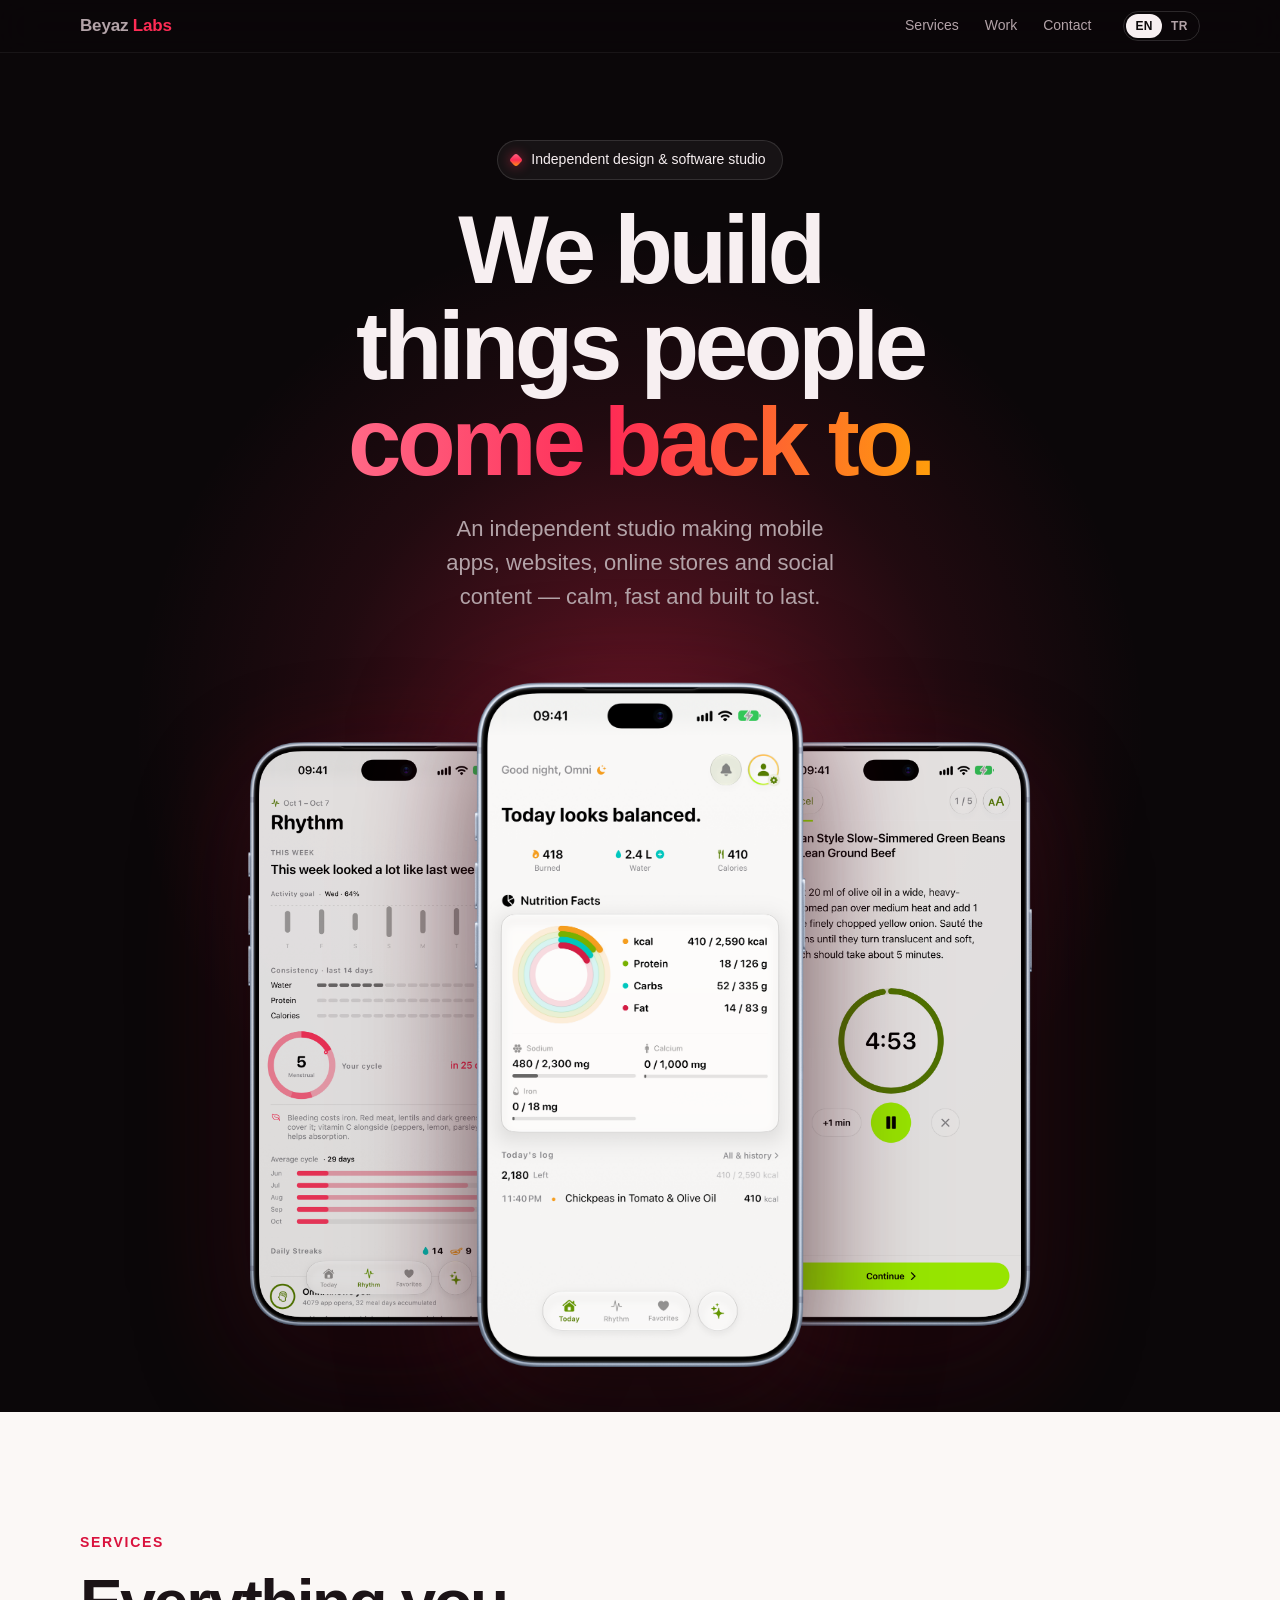
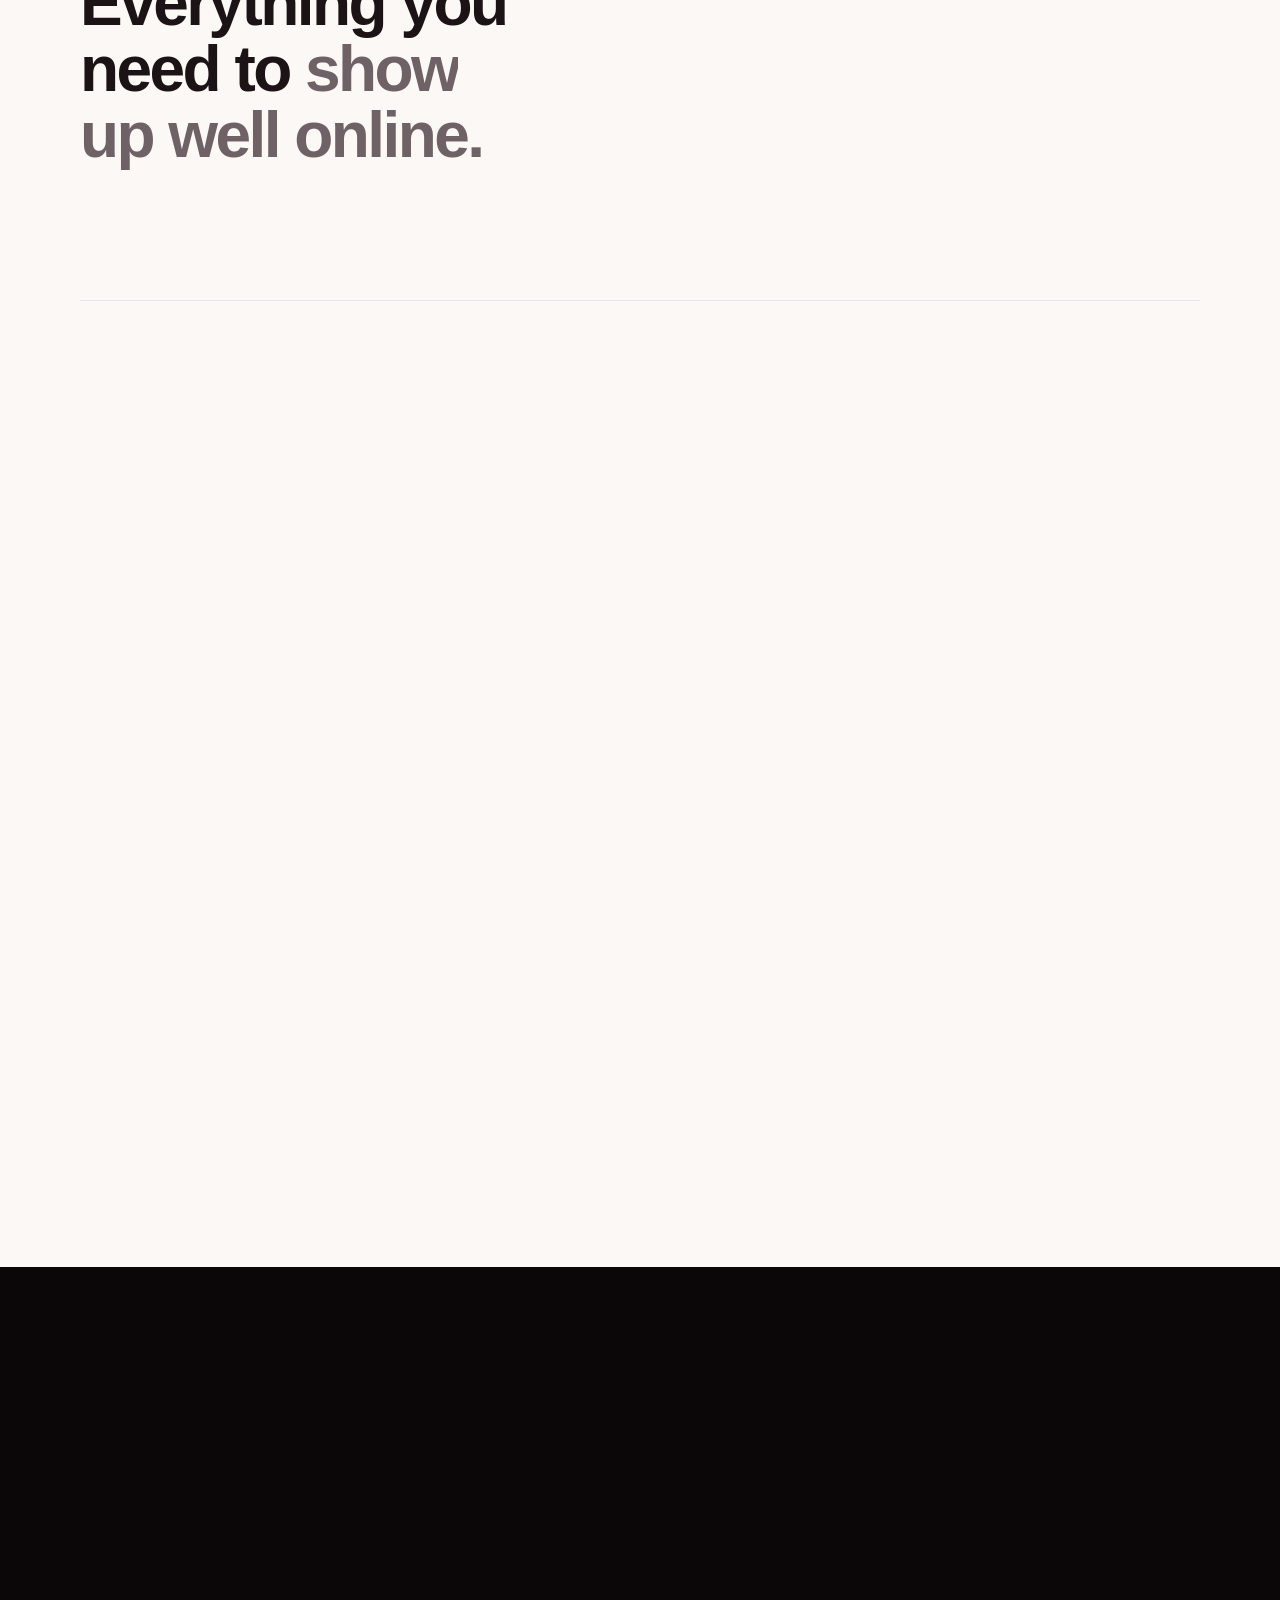
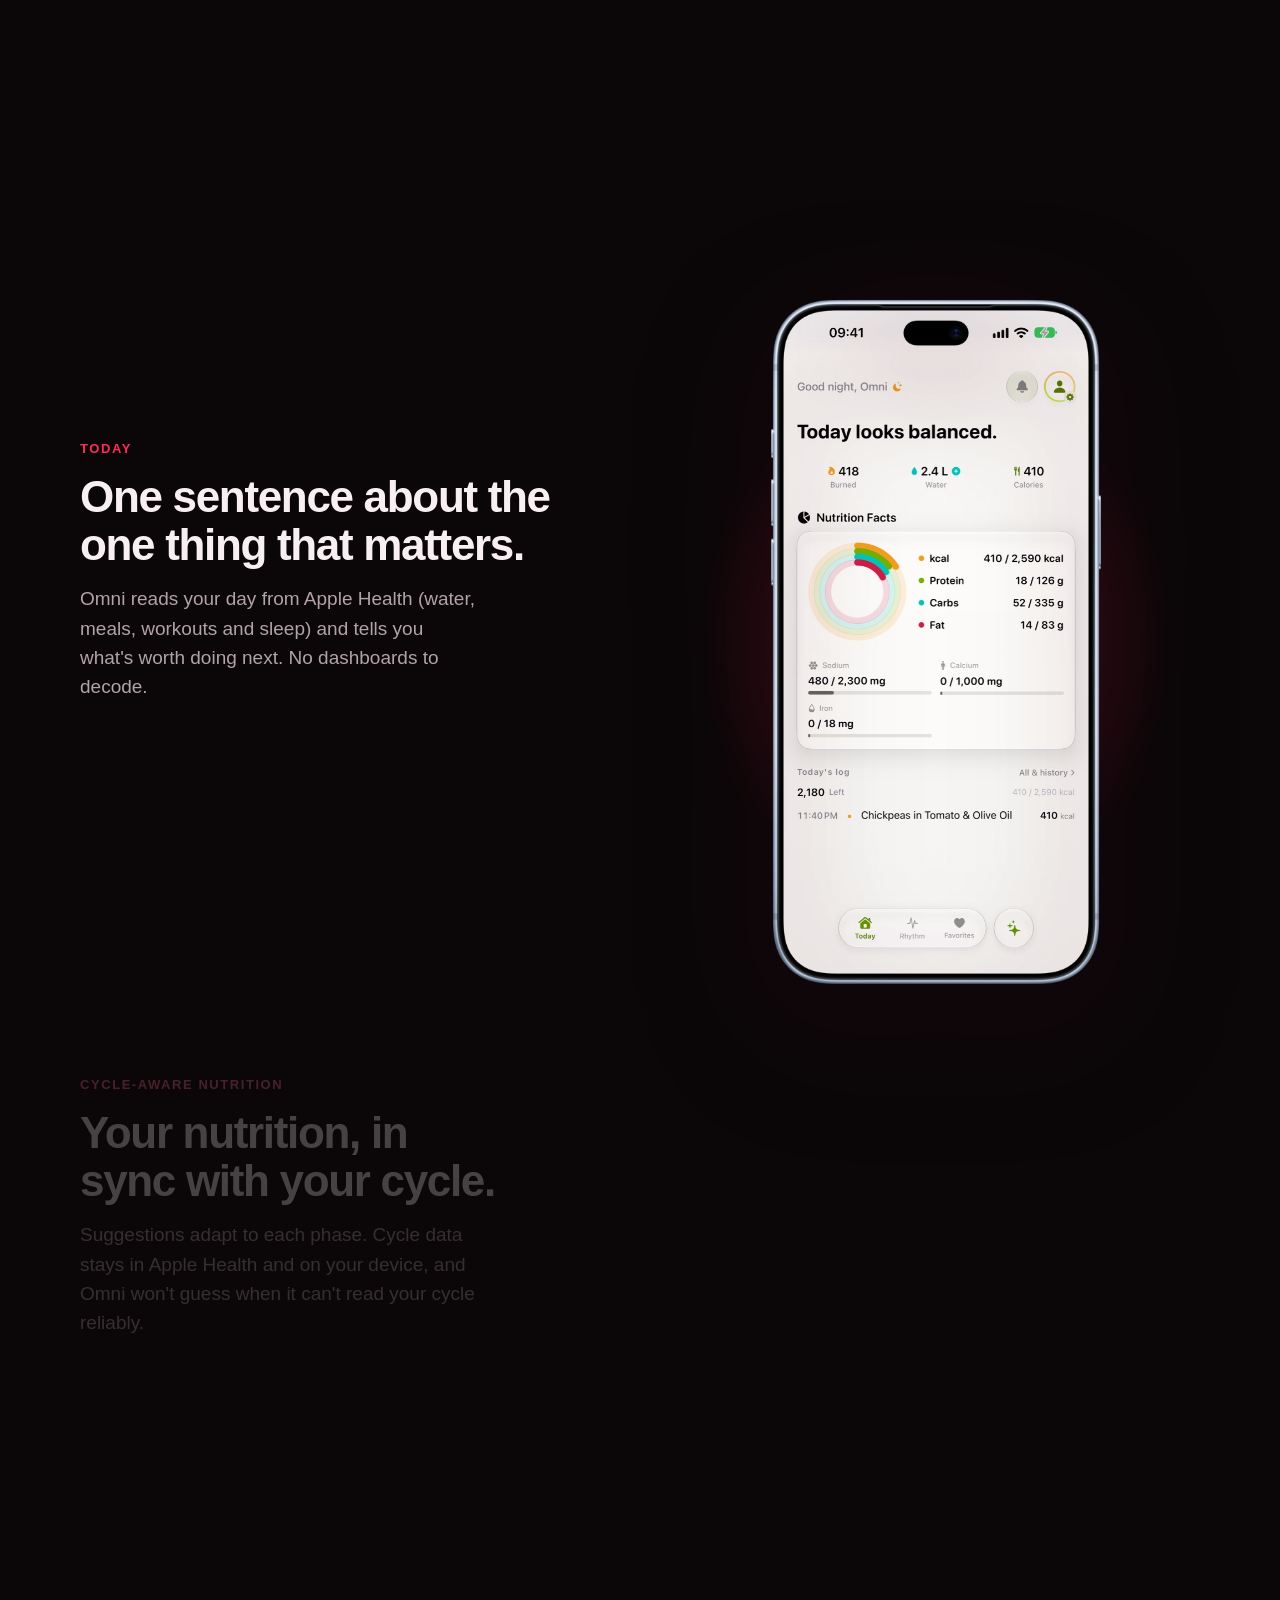
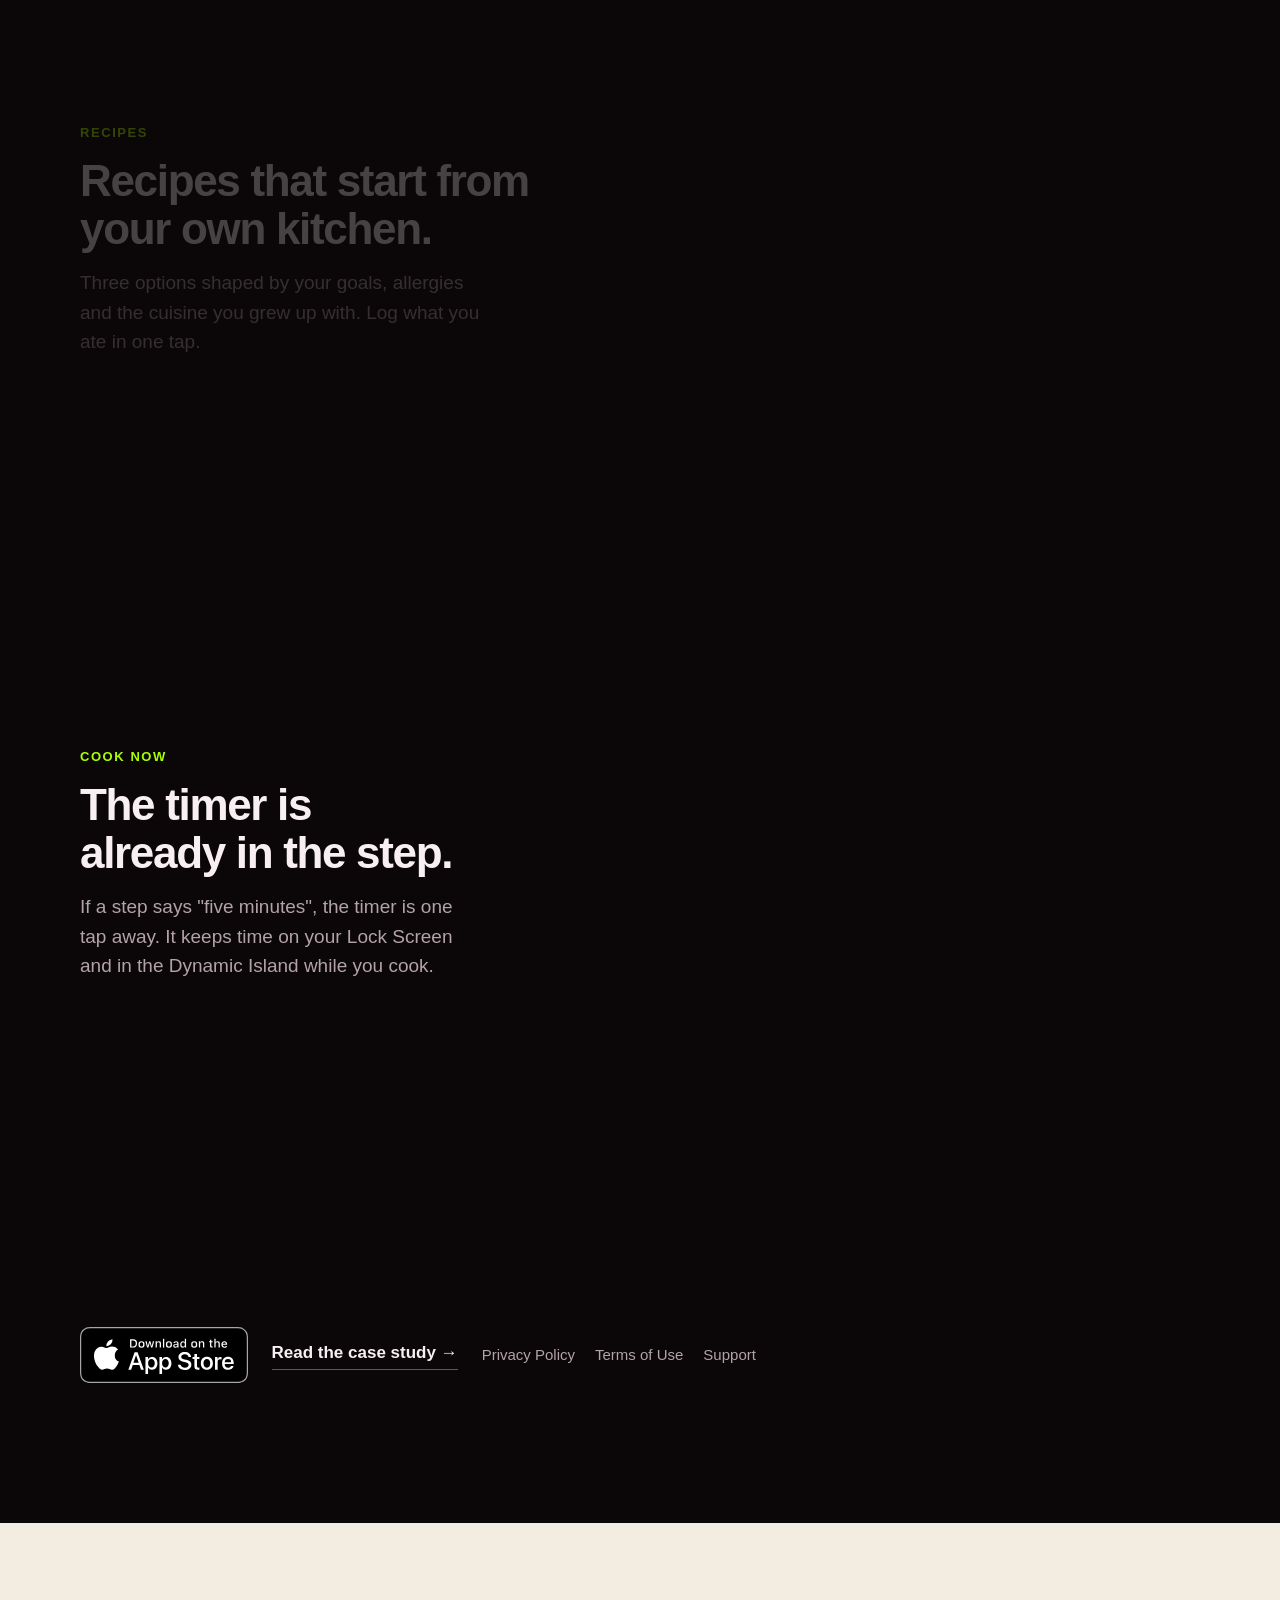
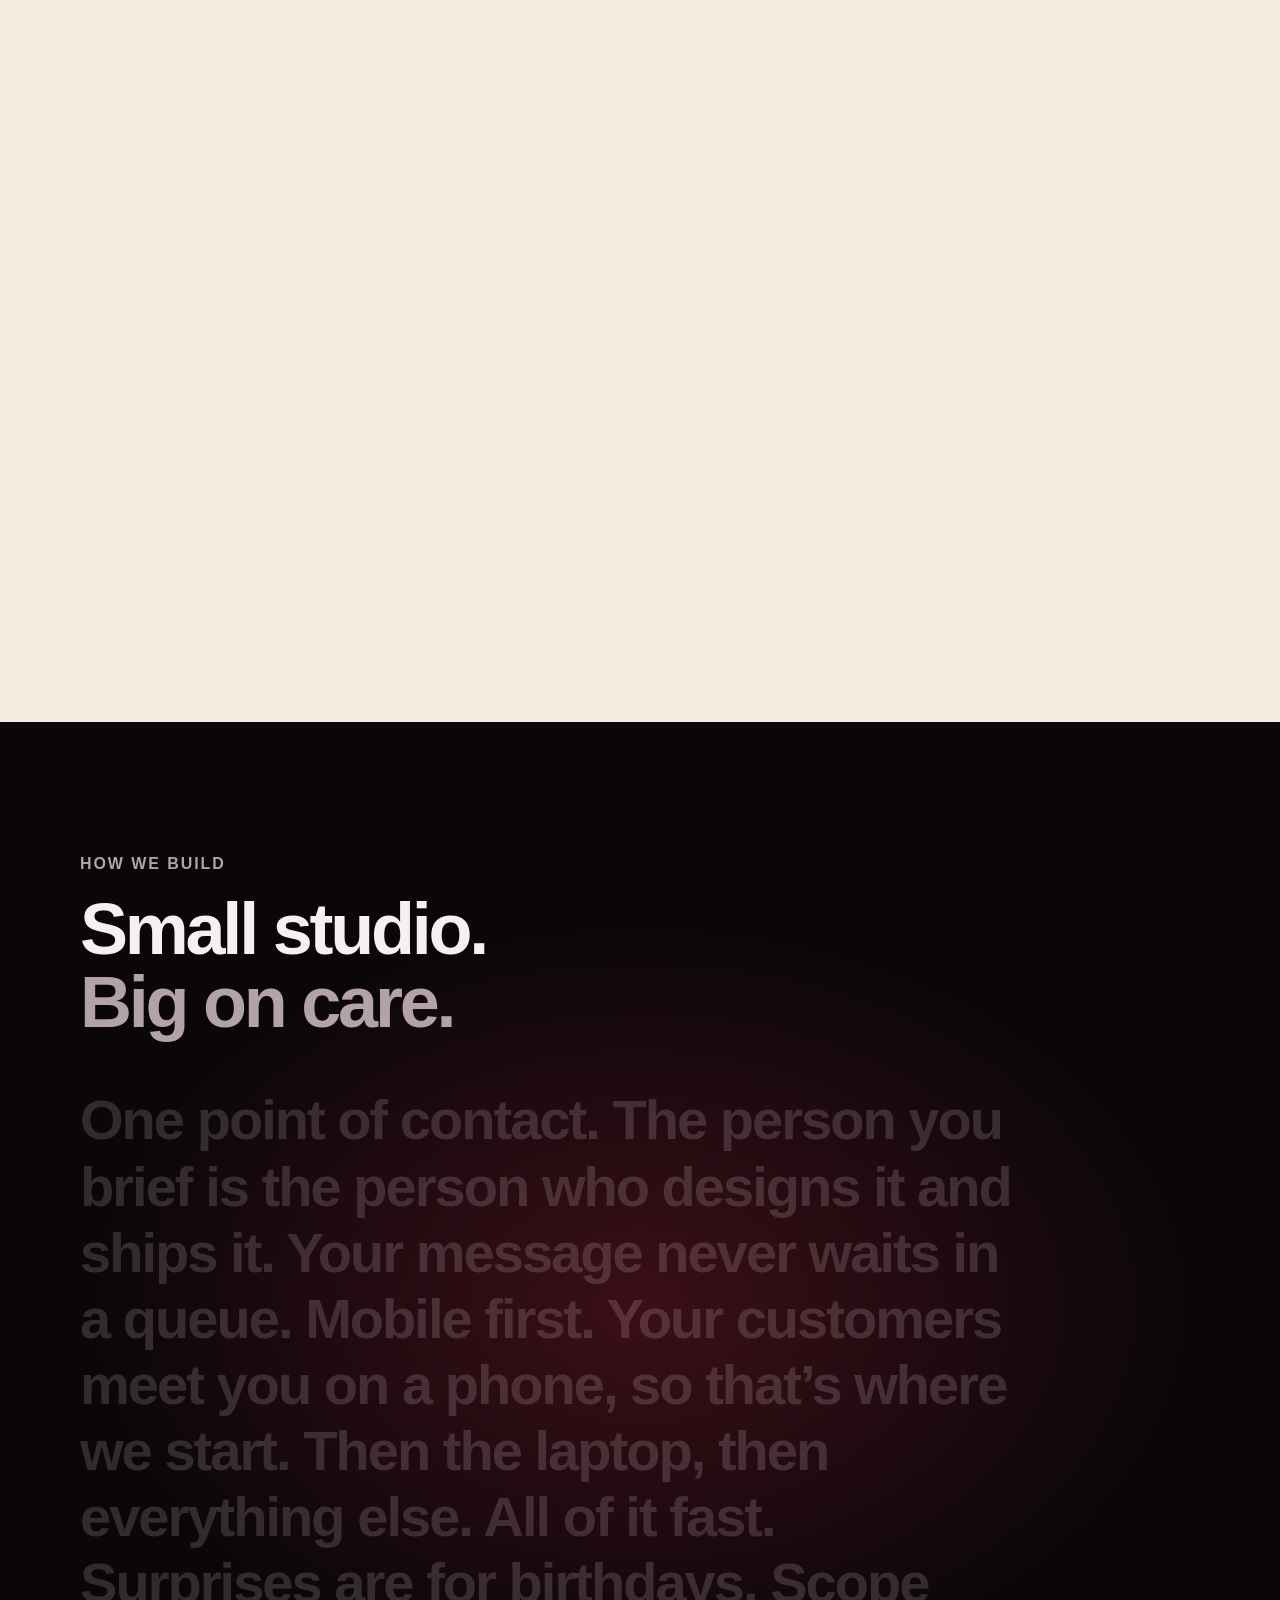
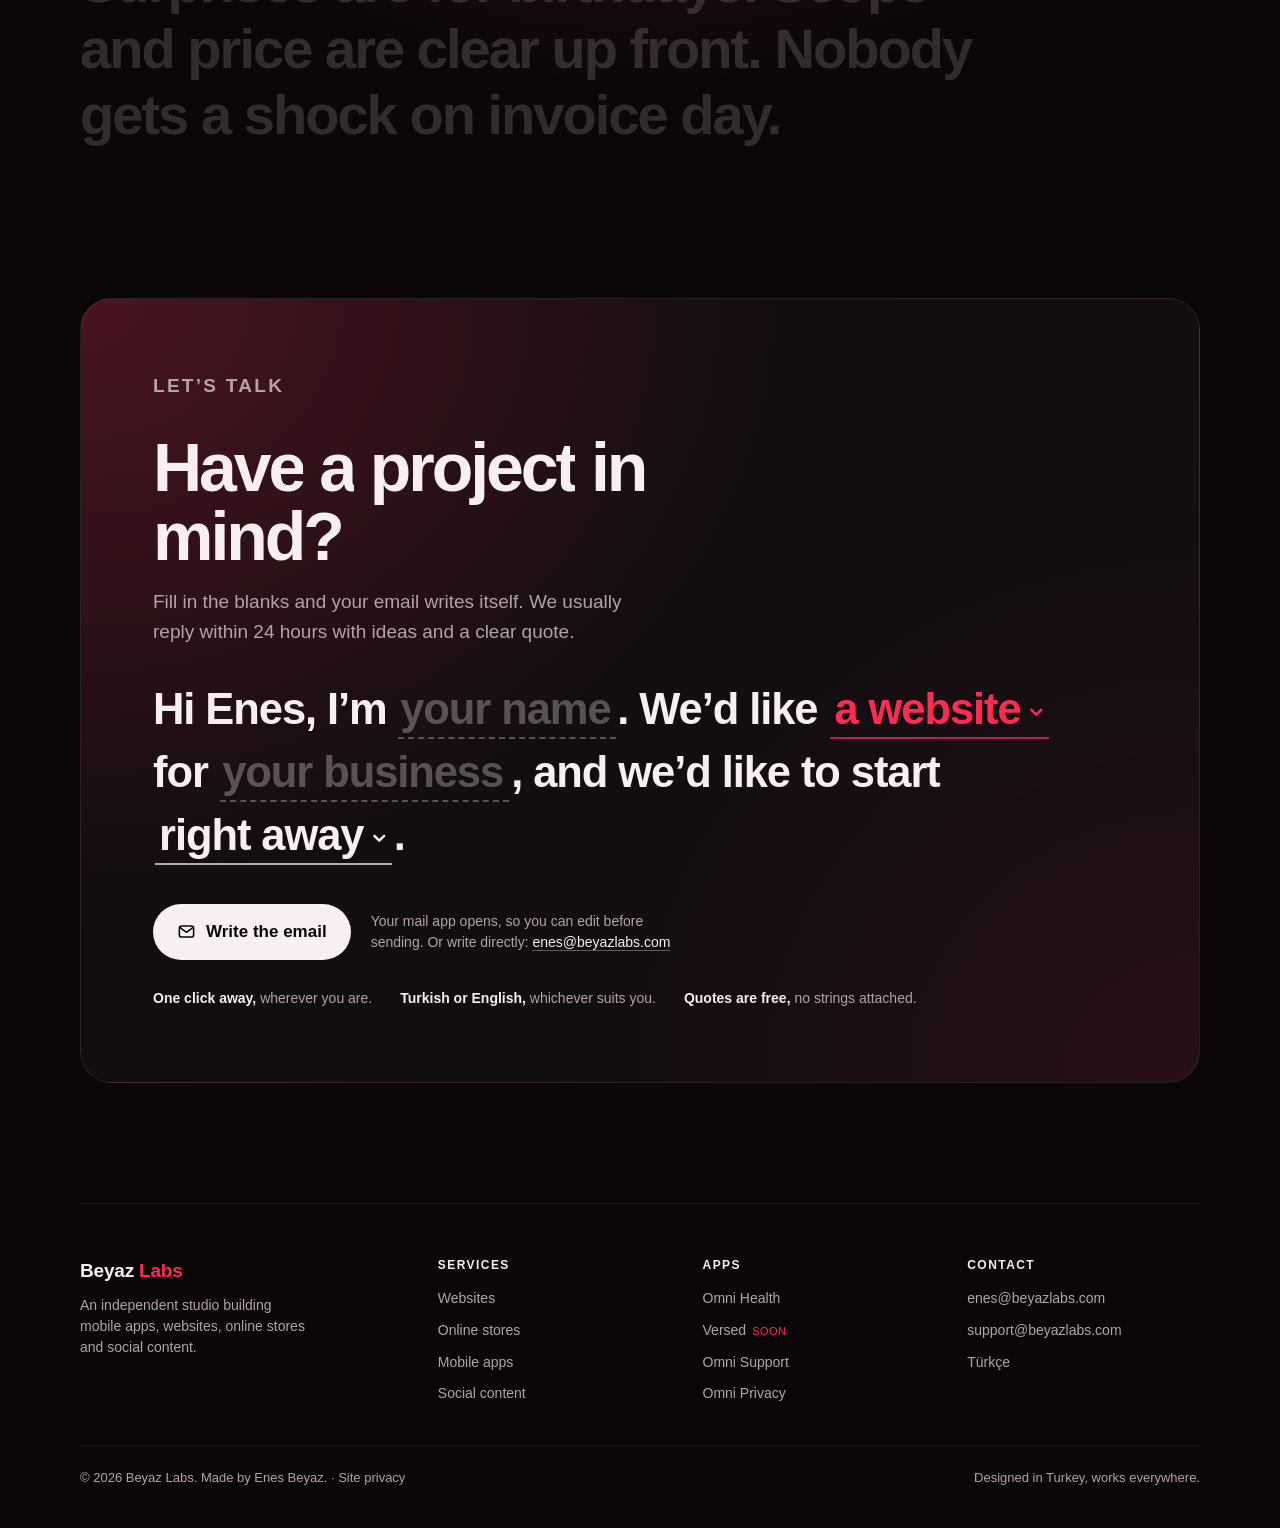
==== commit 00dc7d28: "Kaynak betikler depo kökünden çalışıyor (python3 _src/build.py …), kopyalama adımı yok Co-Authored-B" ====
--- a/en/index.html
+++ b/en/index.html
@@ -16,7 +16,7 @@
 <meta property="og:description" content="Beyaz Labs is an independent studio building mobile apps, websites, online stores and social content — in Turkey and worldwide. Makers of Omni Health.">
 <meta property="og:image" content="https://beyazlabs.com/img/omni-today.png">
 <meta property="og:locale" content="en_US">
-<link rel="stylesheet" href="../site.css?v=202610091420">
+<link rel="stylesheet" href="../site.css?v=202610091424">
 </head>
 <body>
   <nav class="top" aria-label="Main">
@@ -228,6 +228,6 @@
     </div>
   </footer>
 
-<script src="../site.js?v=202610091420"></script>
+<script src="../site.js?v=202610091424"></script>
 </body>
 </html>
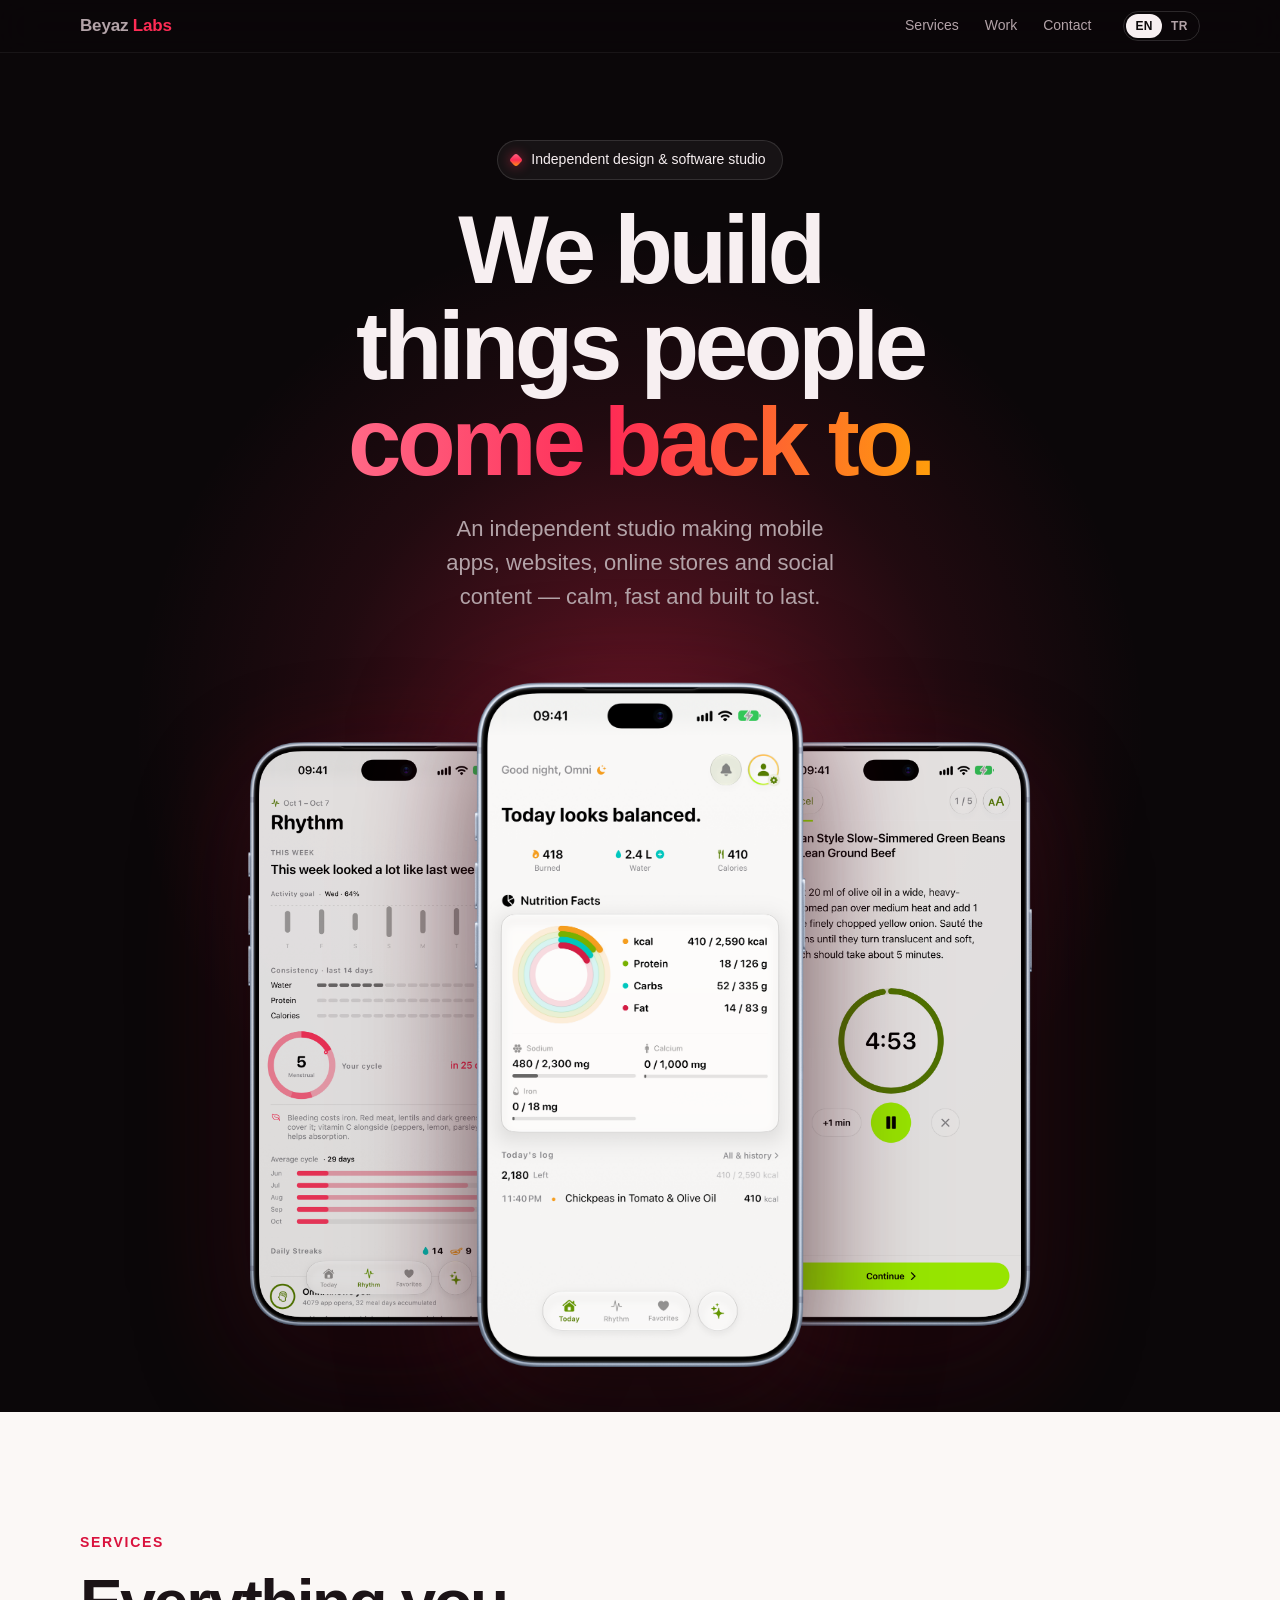
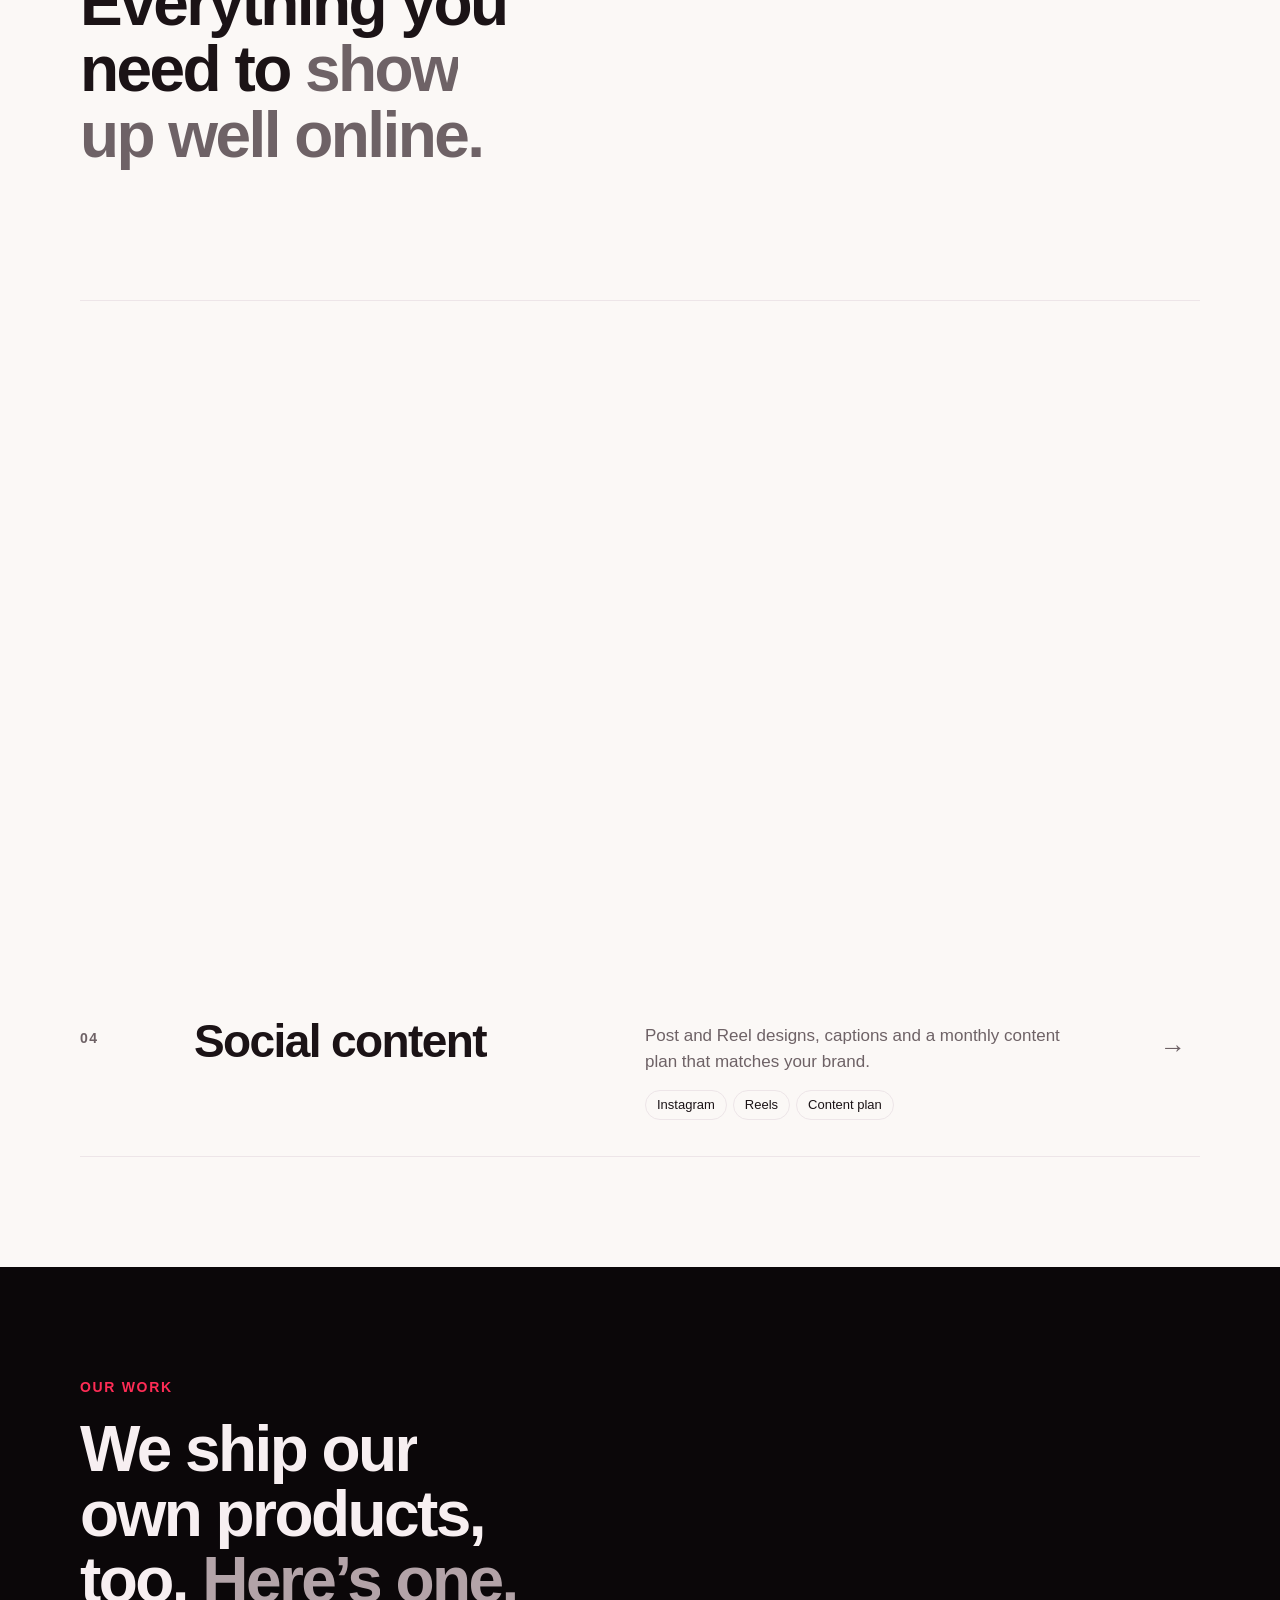
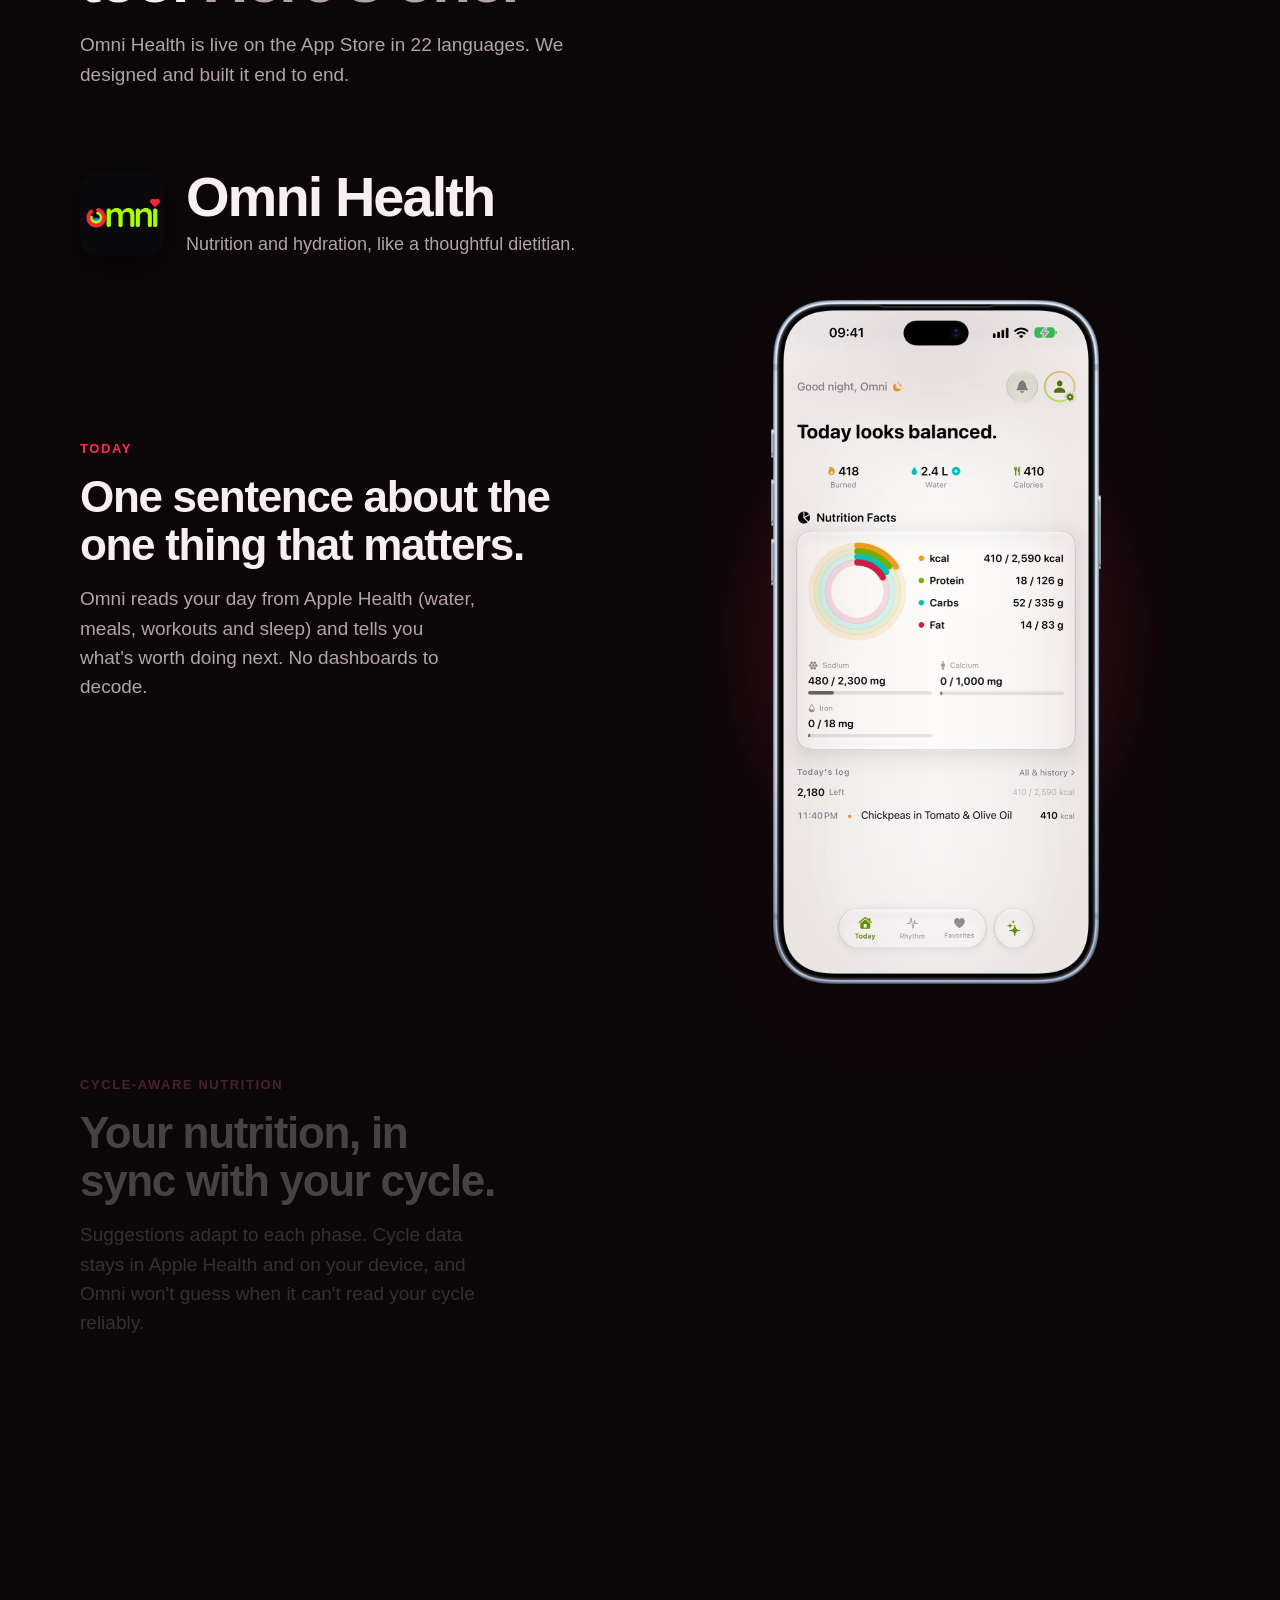
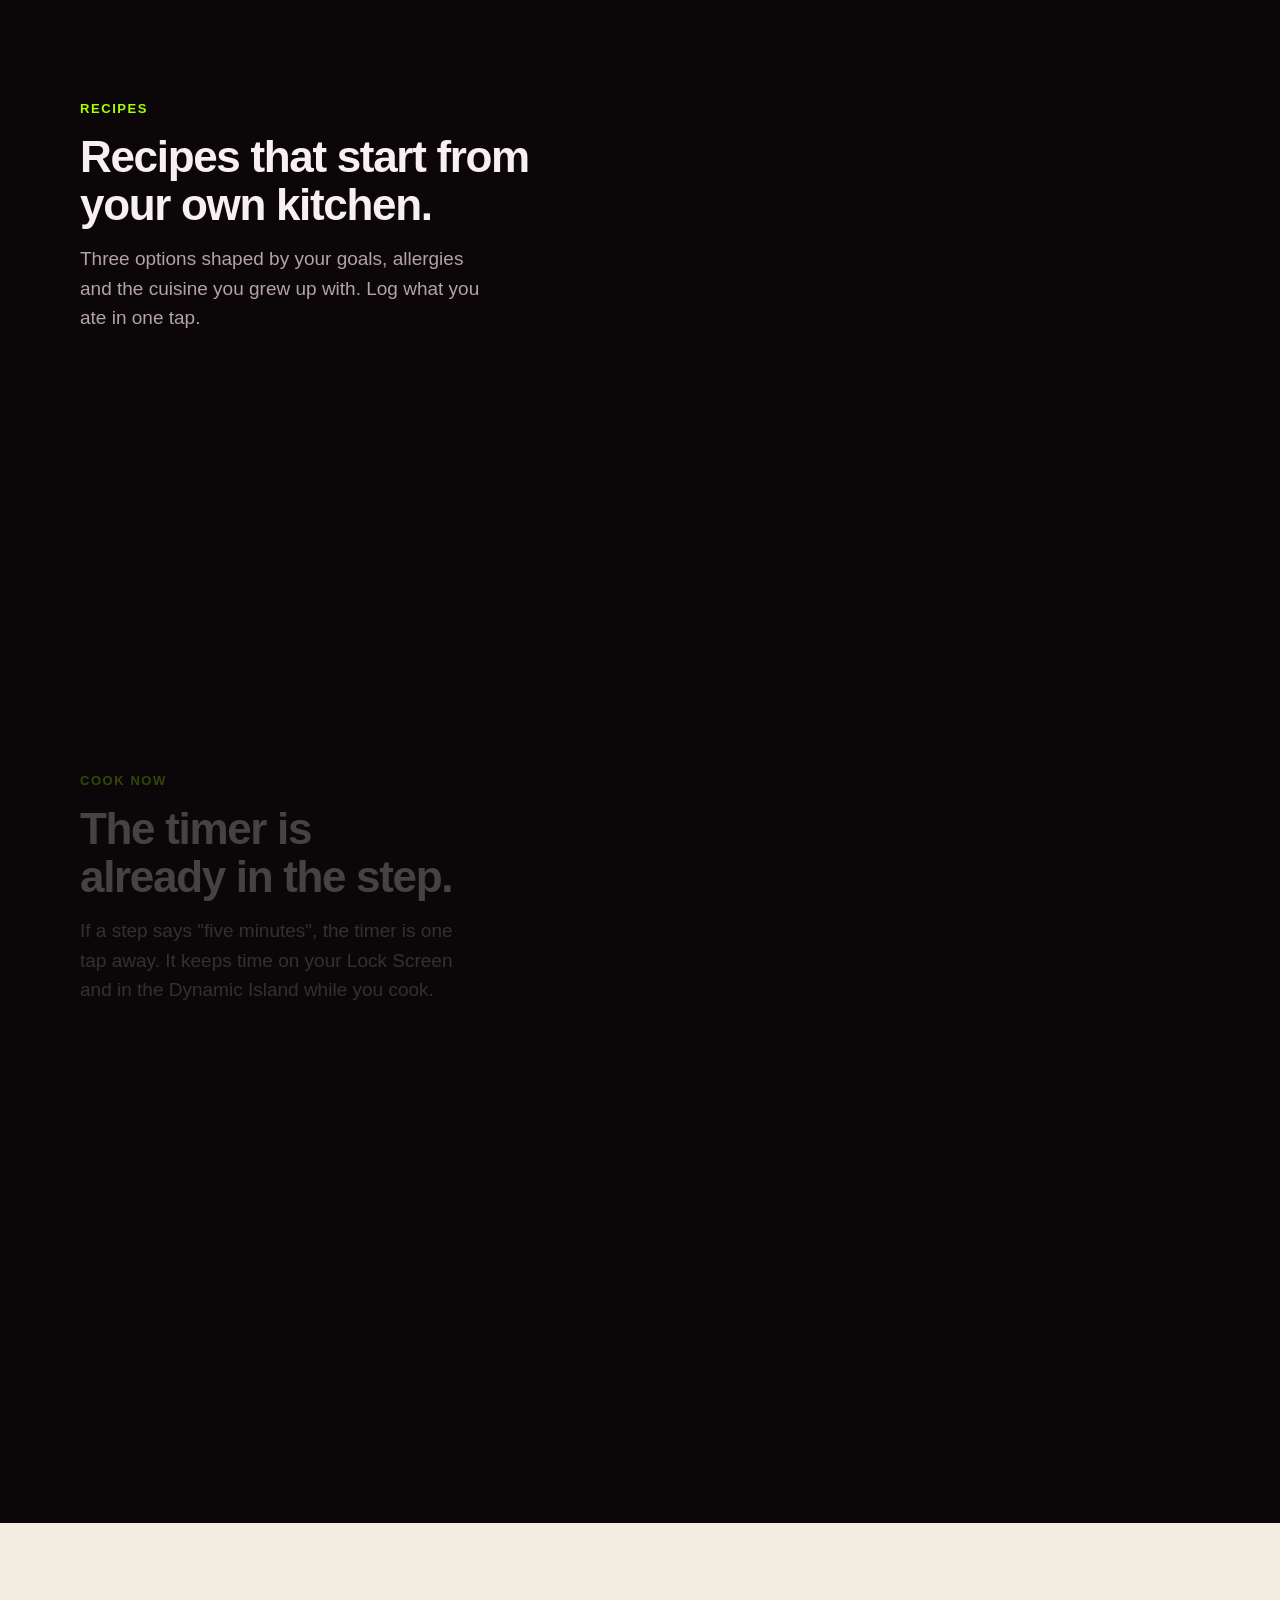
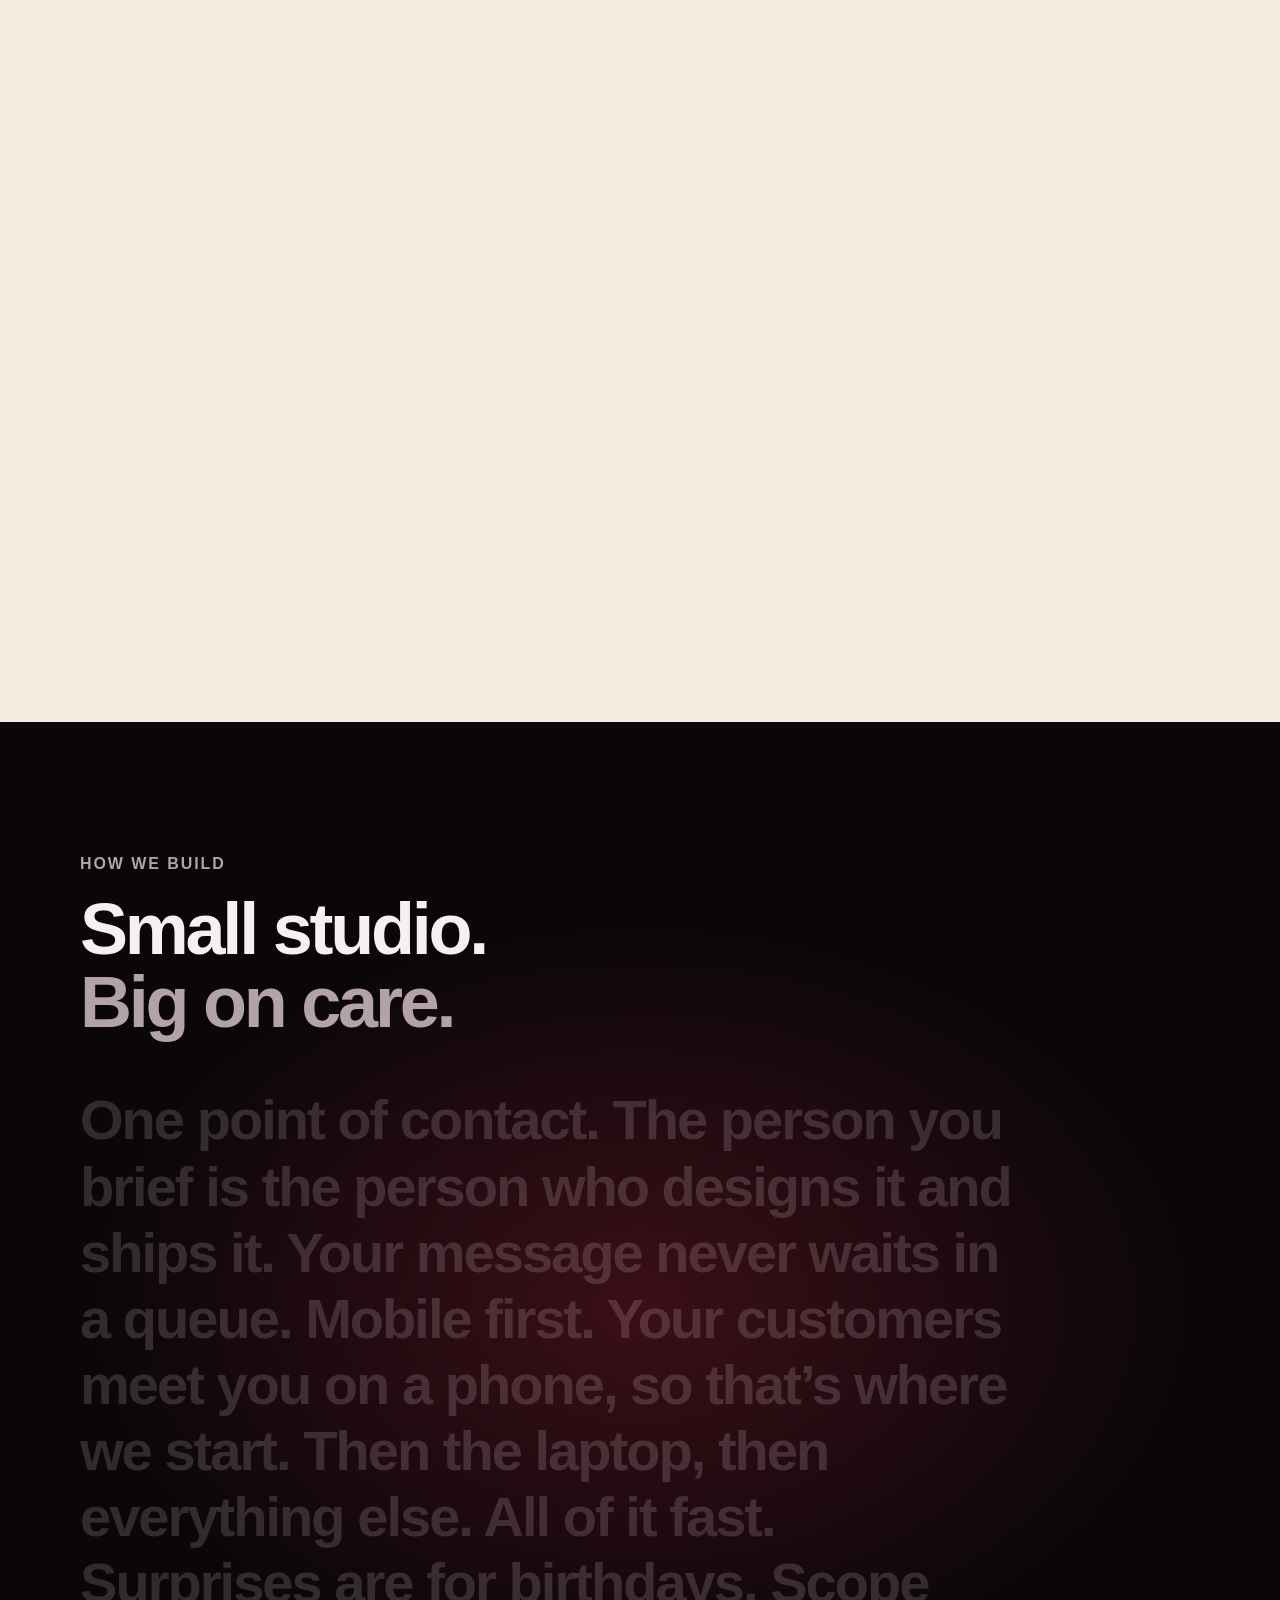
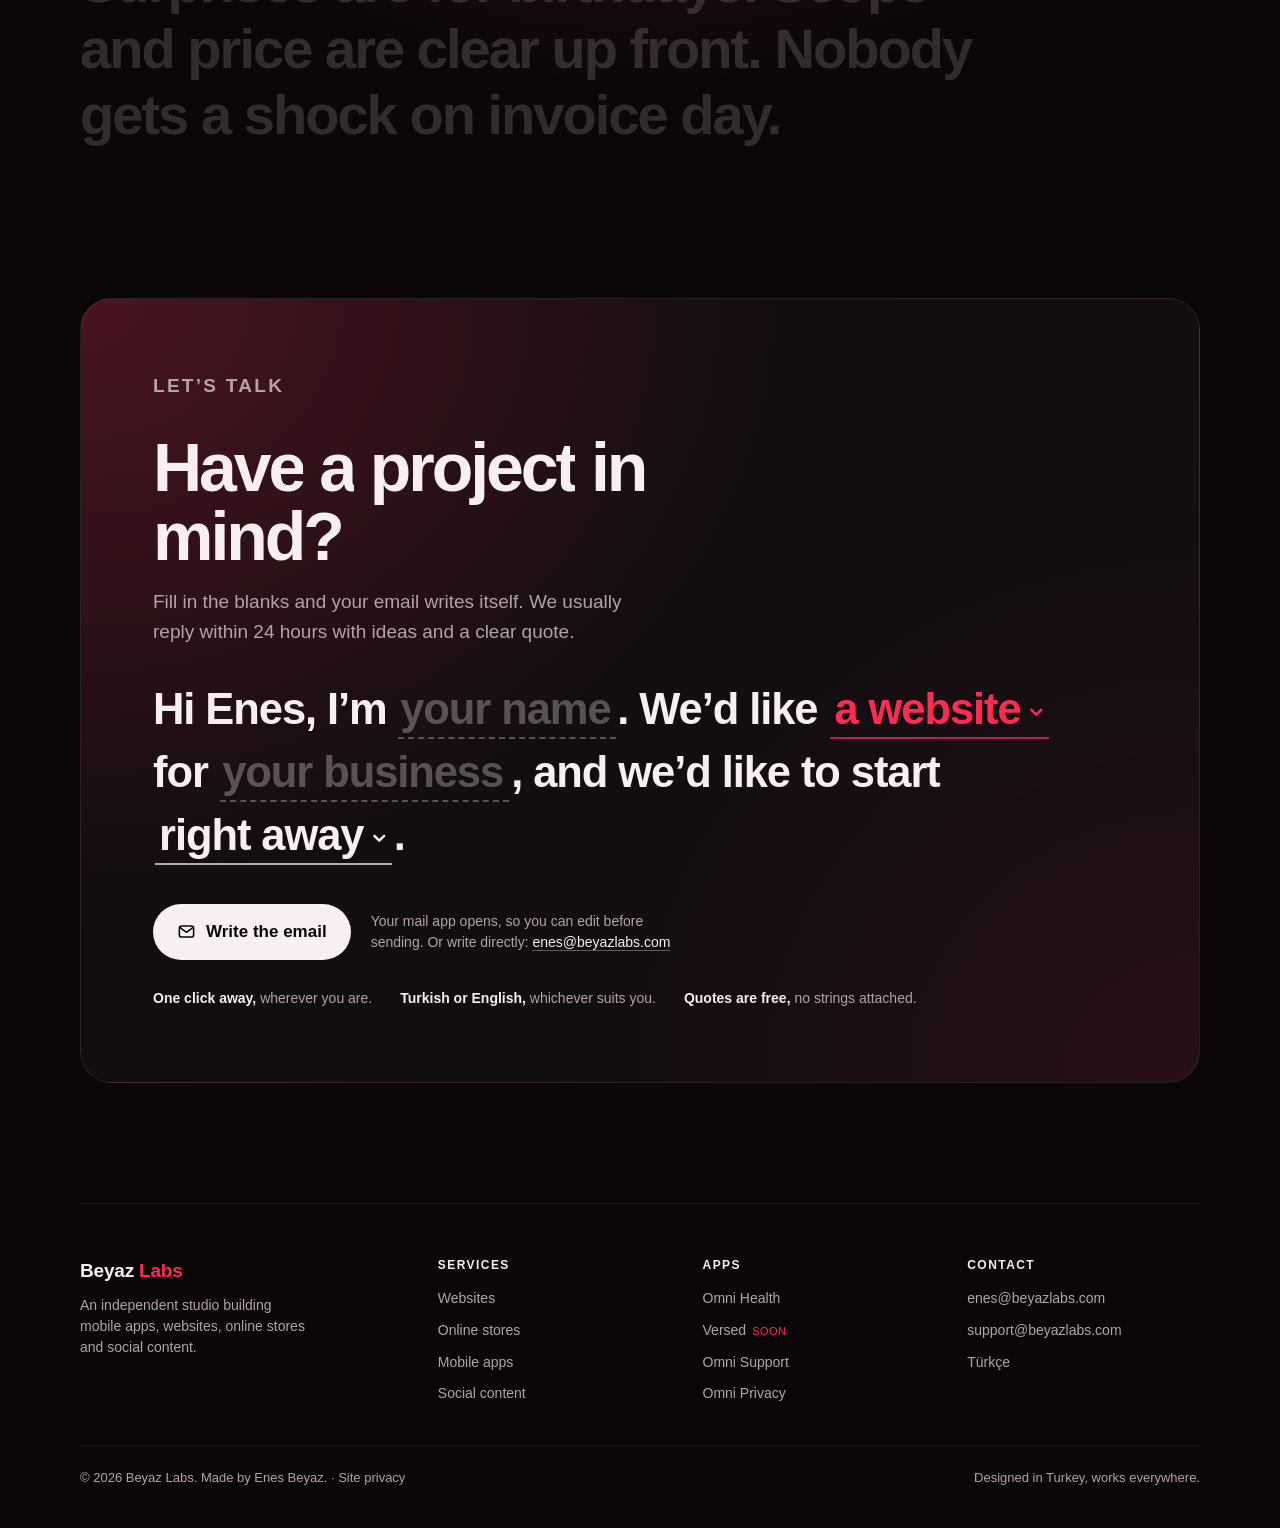
==== commit 8afda4d6: "Site: Beyaz Labs favicon'u (SVG + 32px PNG + favicon.ico + apple-touch-icon); Omni ikonu yalnız Omni" ====
--- a/en/index.html
+++ b/en/index.html
@@ -10,13 +10,14 @@
 <link rel="alternate" hreflang="en" href="https://beyazlabs.com/en/">
 <link rel="alternate" hreflang="tr" href="https://beyazlabs.com/tr/">
 <link rel="alternate" hreflang="x-default" href="https://beyazlabs.com/">
-<link rel="icon" href="../img/omni-icon.png">
-<link rel="apple-touch-icon" href="../img/omni-icon.png">
+<link rel="icon" href="../favicon.svg" type="image/svg+xml">
+<link rel="icon" href="../img/favicon-32.png" sizes="32x32">
+<link rel="apple-touch-icon" href="../img/apple-touch-icon.png">
 <meta property="og:title" content="Beyaz Labs — Apps & Web Studio">
 <meta property="og:description" content="Beyaz Labs is an independent studio building mobile apps, websites, online stores and social content — in Turkey and worldwide. Makers of Omni Health.">
 <meta property="og:image" content="https://beyazlabs.com/img/omni-today.png">
 <meta property="og:locale" content="en_US">
-<link rel="stylesheet" href="../site.css?v=202610091424">
+<link rel="stylesheet" href="../site.css?v=202610091432">
 </head>
 <body>
   <nav class="top" aria-label="Main">
@@ -228,6 +229,6 @@
     </div>
   </footer>
 
-<script src="../site.js?v=202610091424"></script>
+<script src="../site.js?v=202610091432"></script>
 </body>
 </html>
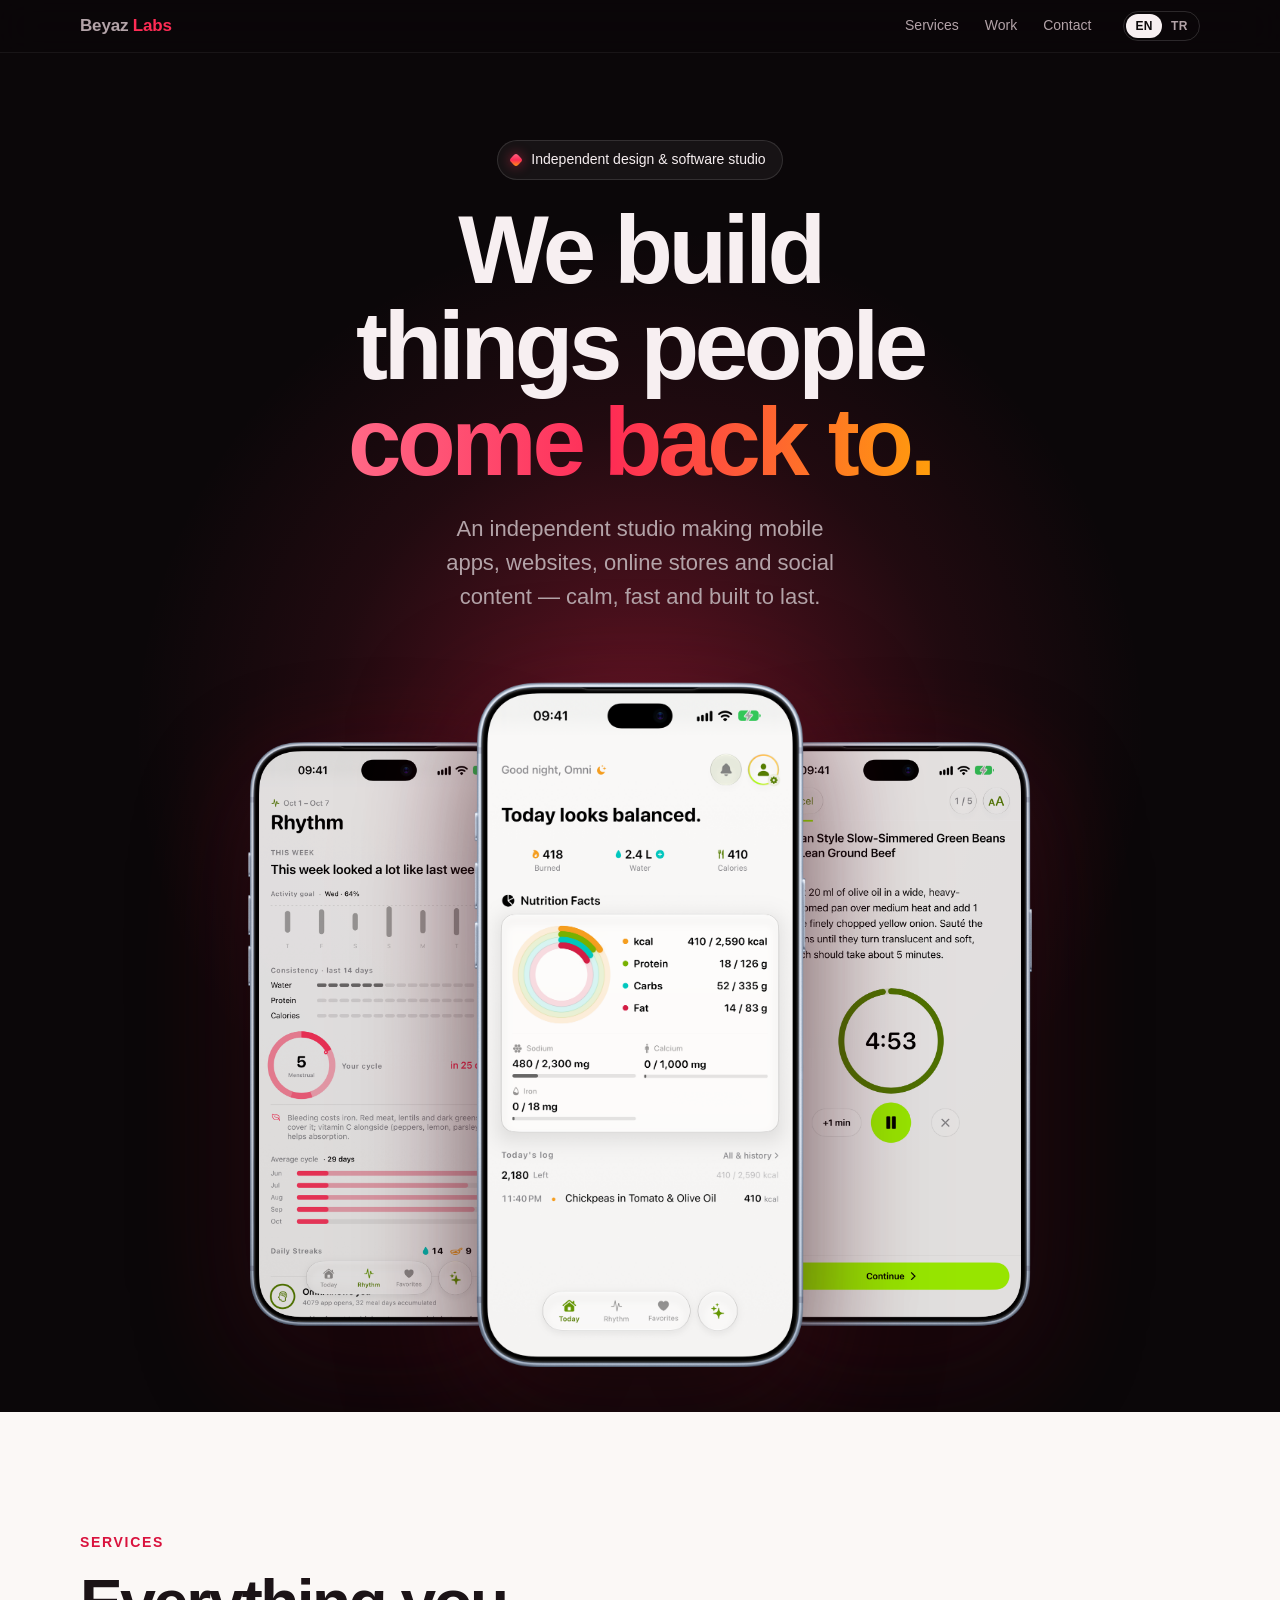
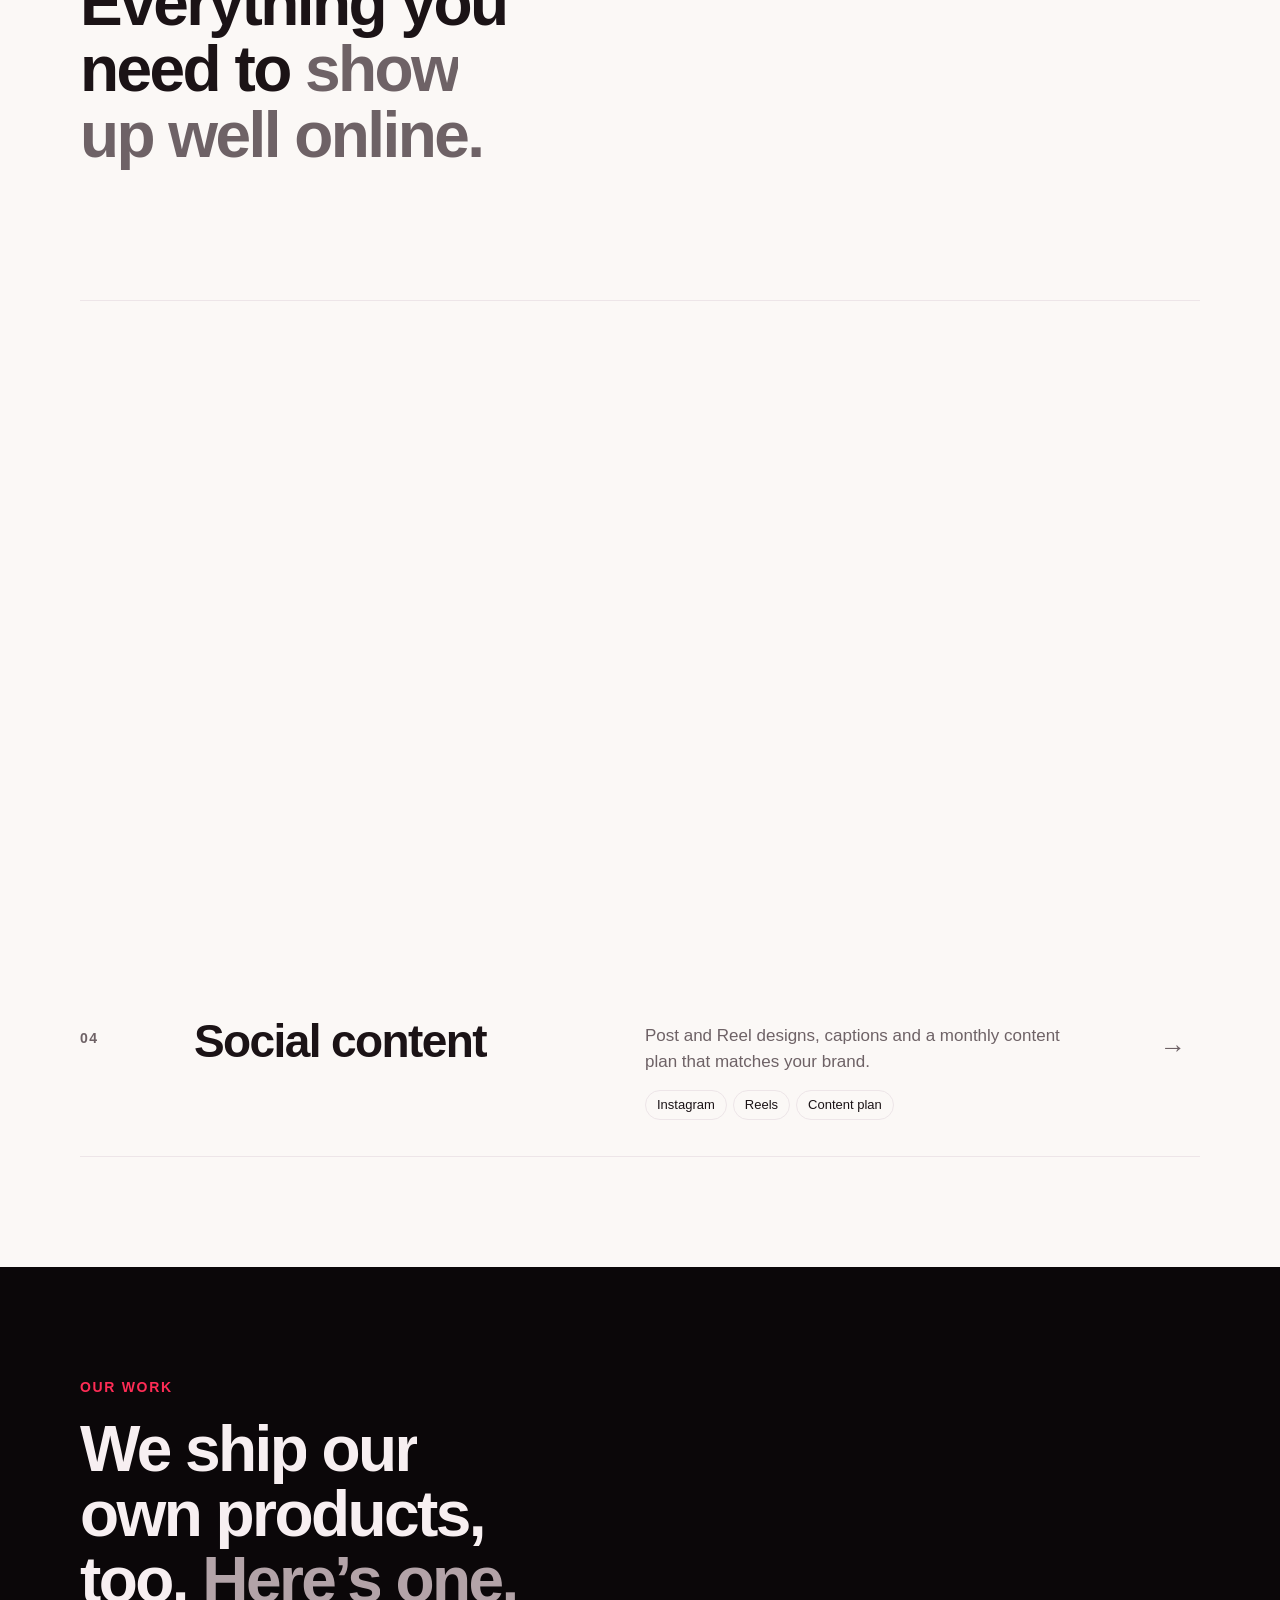
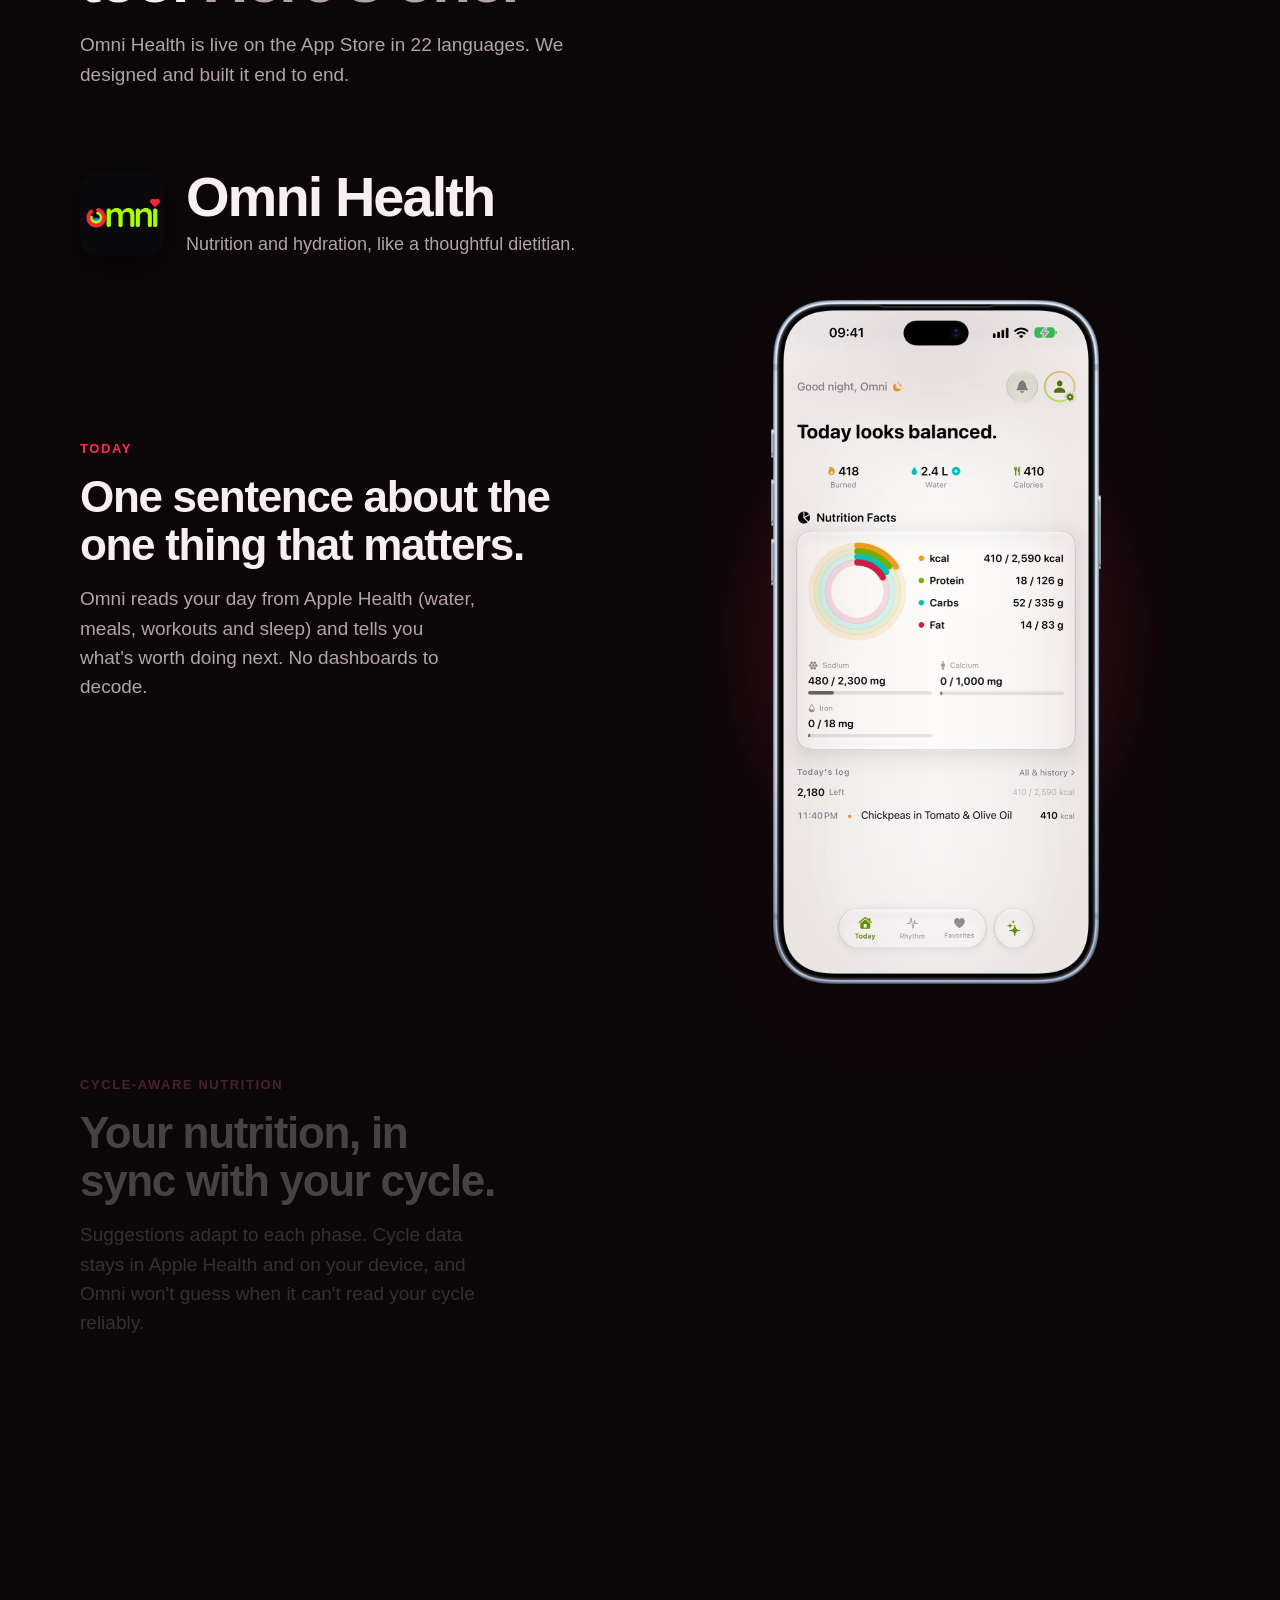
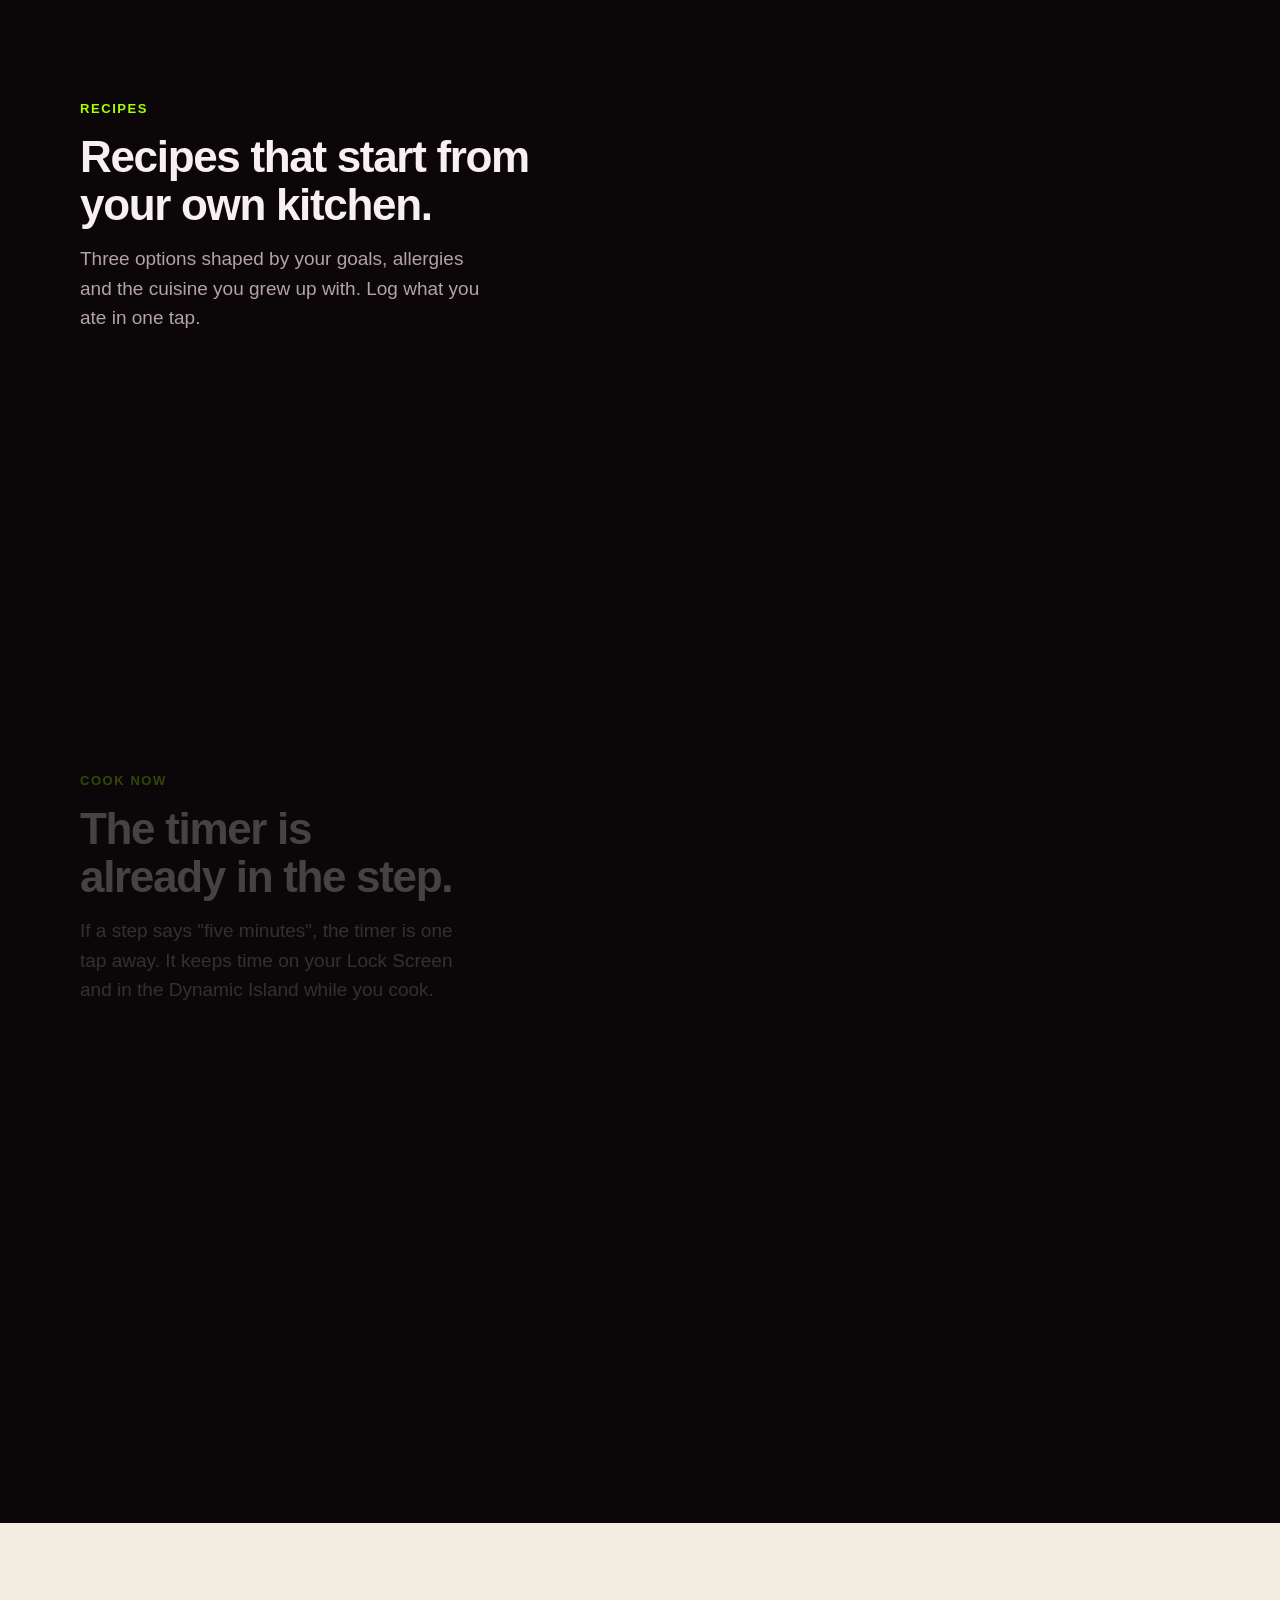
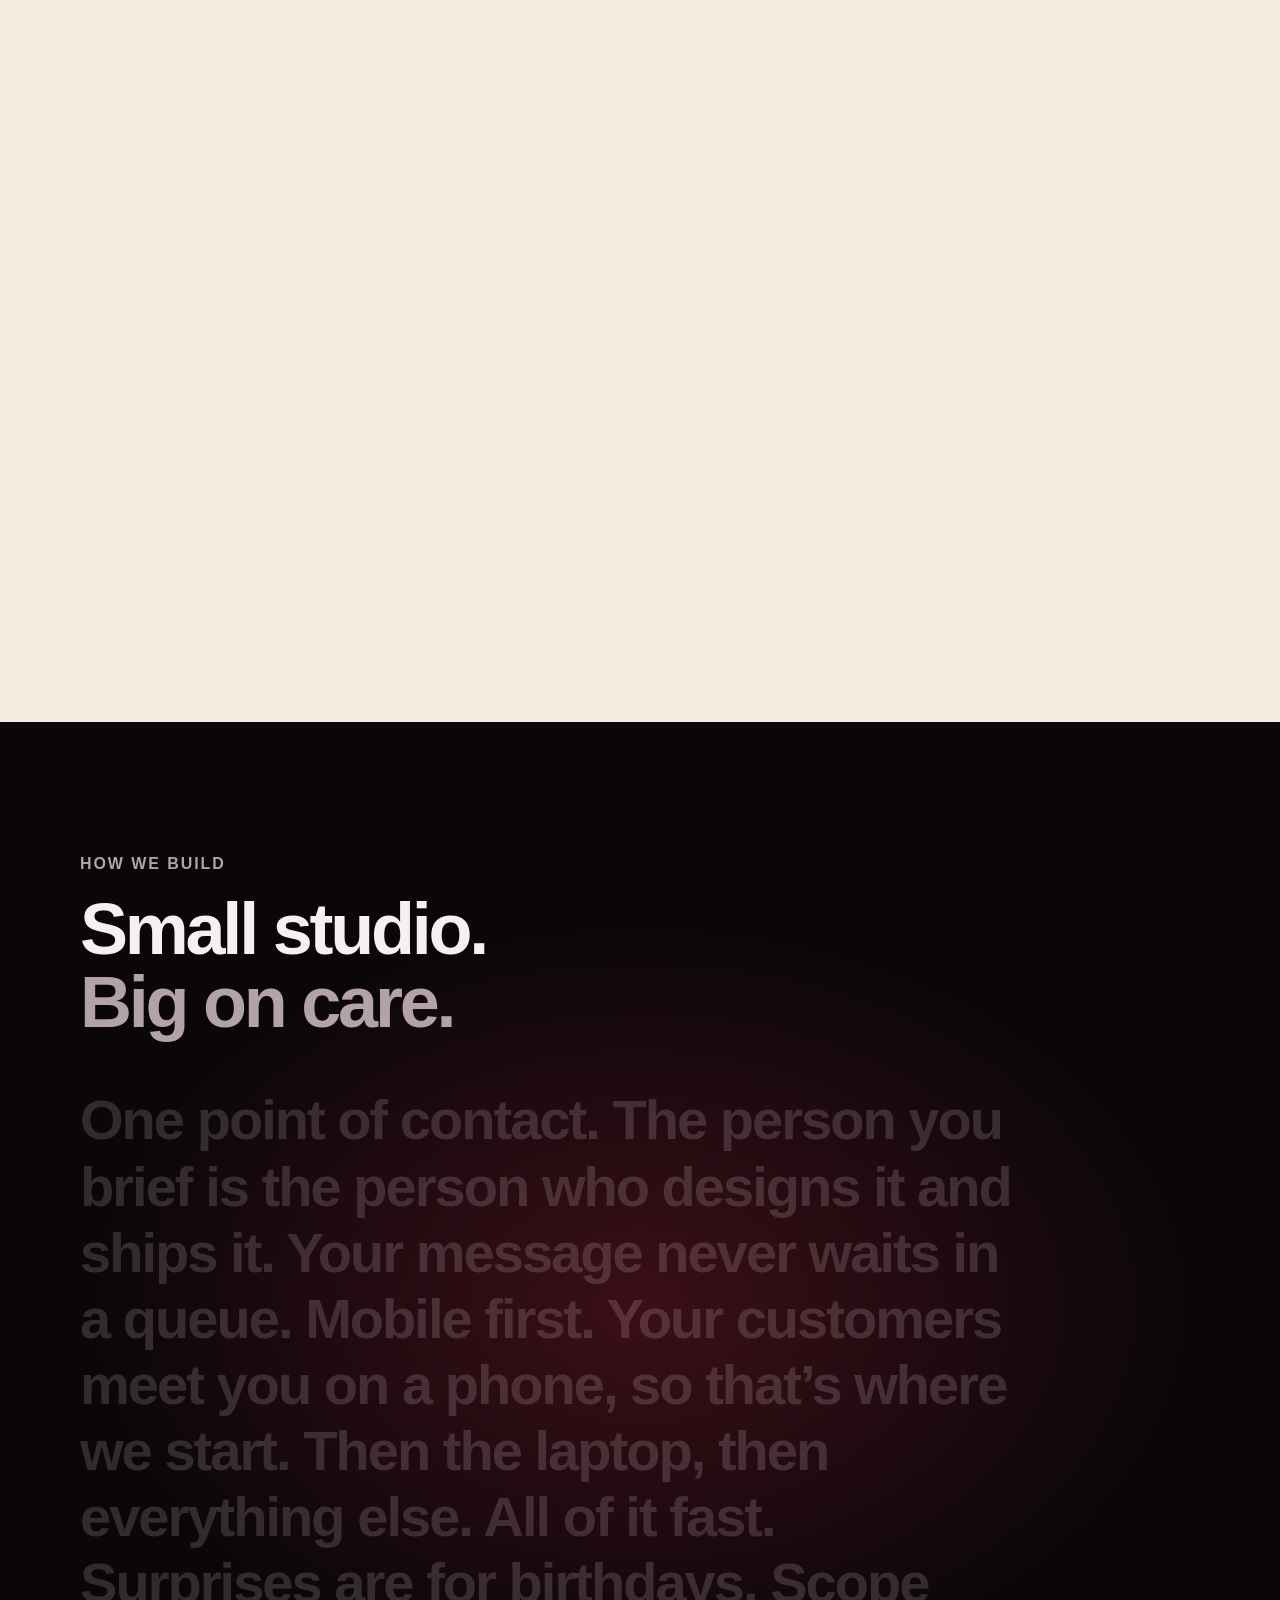
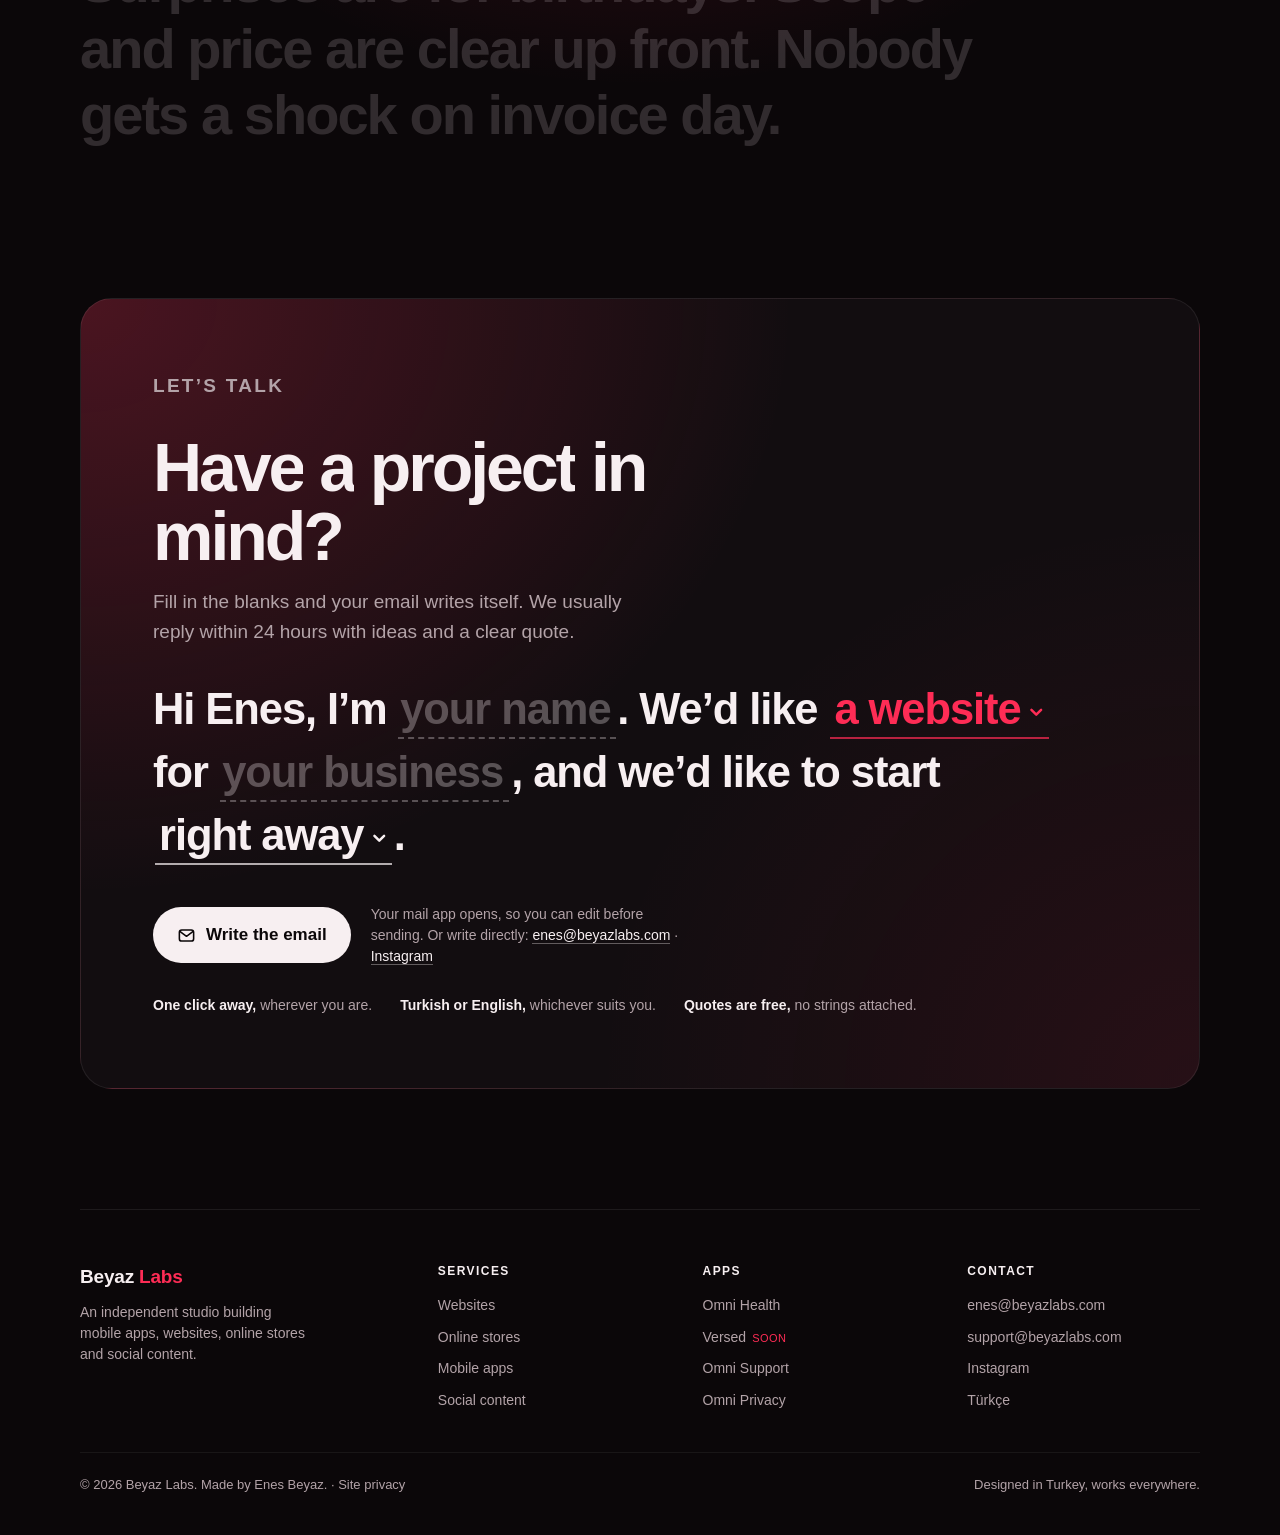
==== commit 5110a1c3: "Site: Instagram (@beyazlabs) iletişim notuna ve altbilgiye eklendi Co-Authored-By: Claude Opus 5.5 <" ====
--- a/en/index.html
+++ b/en/index.html
@@ -17,7 +17,7 @@
 <meta property="og:description" content="Beyaz Labs is an independent studio building mobile apps, websites, online stores and social content — in Turkey and worldwide. Makers of Omni Health.">
 <meta property="og:image" content="https://beyazlabs.com/img/omni-today.png">
 <meta property="og:locale" content="en_US">
-<link rel="stylesheet" href="../site.css?v=202610091432">
+<link rel="stylesheet" href="../site.css?v=202610091509">
 </head>
 <body>
   <nav class="top" aria-label="Main">
@@ -176,7 +176,7 @@
               <svg viewBox="0 0 24 24" fill="none" stroke="currentColor" stroke-width="2" stroke-linecap="round" stroke-linejoin="round" aria-hidden="true"><rect x="3" y="5" width="18" height="14" rx="3"/><path d="m4 7 8 6 8-6"/></svg>
               Write the email
             </a>
-            <span class="hint">Your mail app opens, so you can edit before sending. Or write directly: <a href="mailto:enes@beyazlabs.com">enes@beyazlabs.com</a></span>
+            <span class="hint">Your mail app opens, so you can edit before sending. Or write directly: <a href="mailto:enes@beyazlabs.com">enes@beyazlabs.com</a> · <a href="https://www.instagram.com/beyazlabs/" rel="me">Instagram</a></span>
           </div>
         </form>
         <div class="meta">
@@ -218,6 +218,7 @@
           <ul>
             <li><a href="mailto:enes@beyazlabs.com">enes@beyazlabs.com</a></li>
             <li><a href="mailto:support@beyazlabs.com">support@beyazlabs.com</a></li>
+            <li><a href="https://www.instagram.com/beyazlabs/" rel="me">Instagram</a></li>
             <li><a href="../tr/" data-l="tr" class="lang-alt">Türkçe</a></li>
           </ul>
         </div>
@@ -229,6 +230,6 @@
     </div>
   </footer>
 
-<script src="../site.js?v=202610091432"></script>
+<script src="../site.js?v=202610091509"></script>
 </body>
 </html>
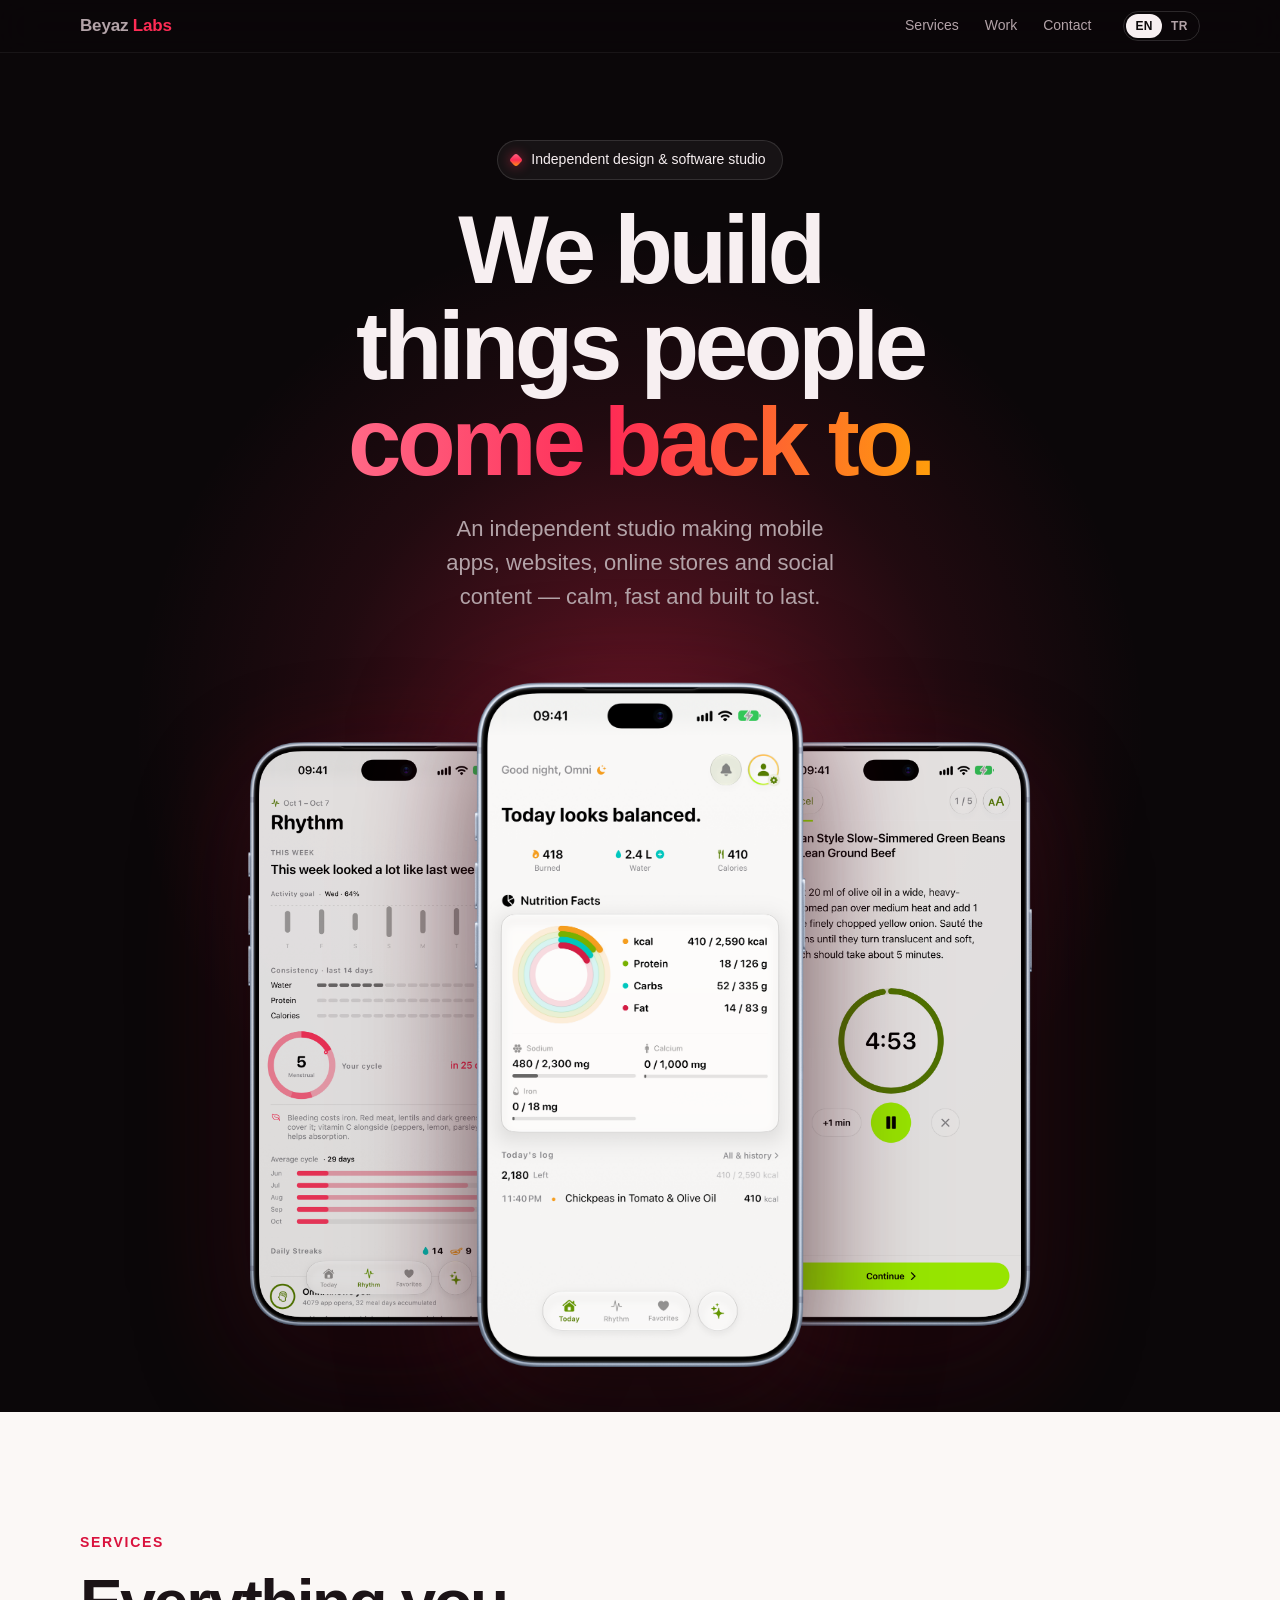
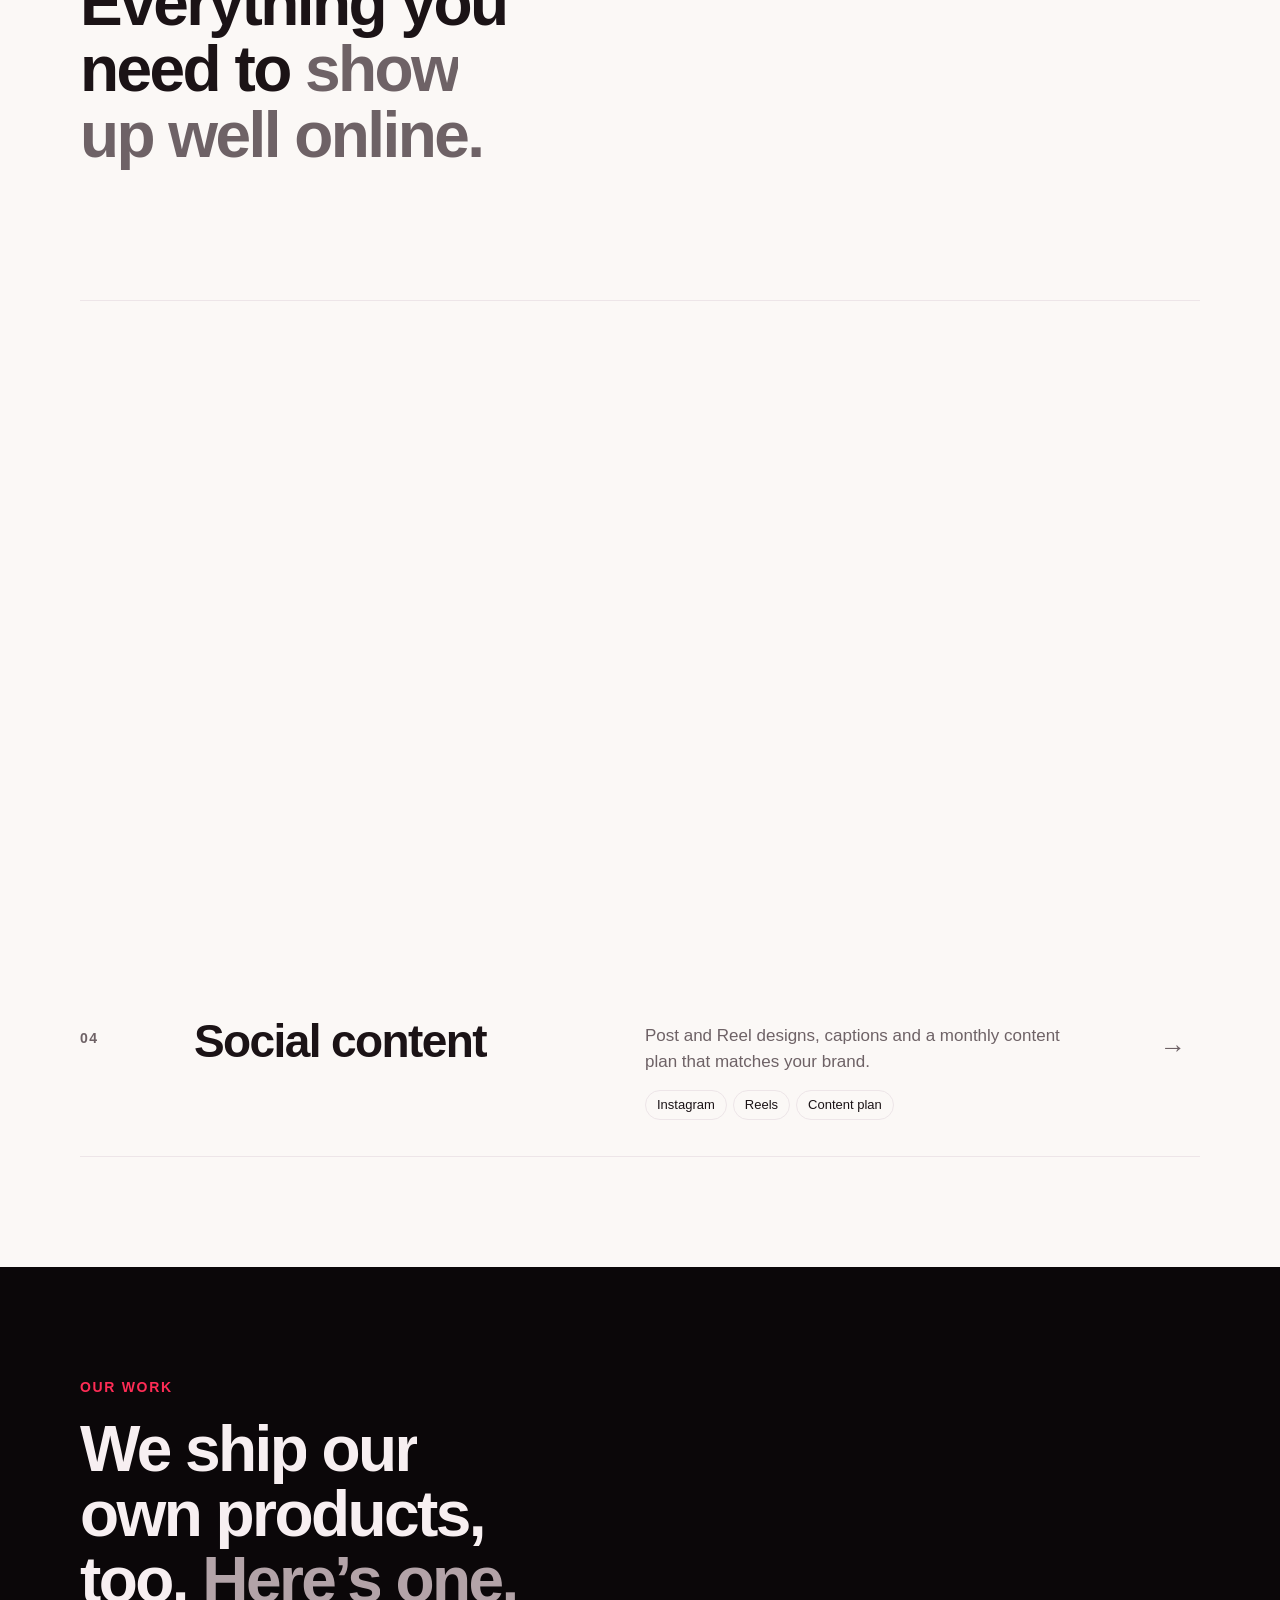
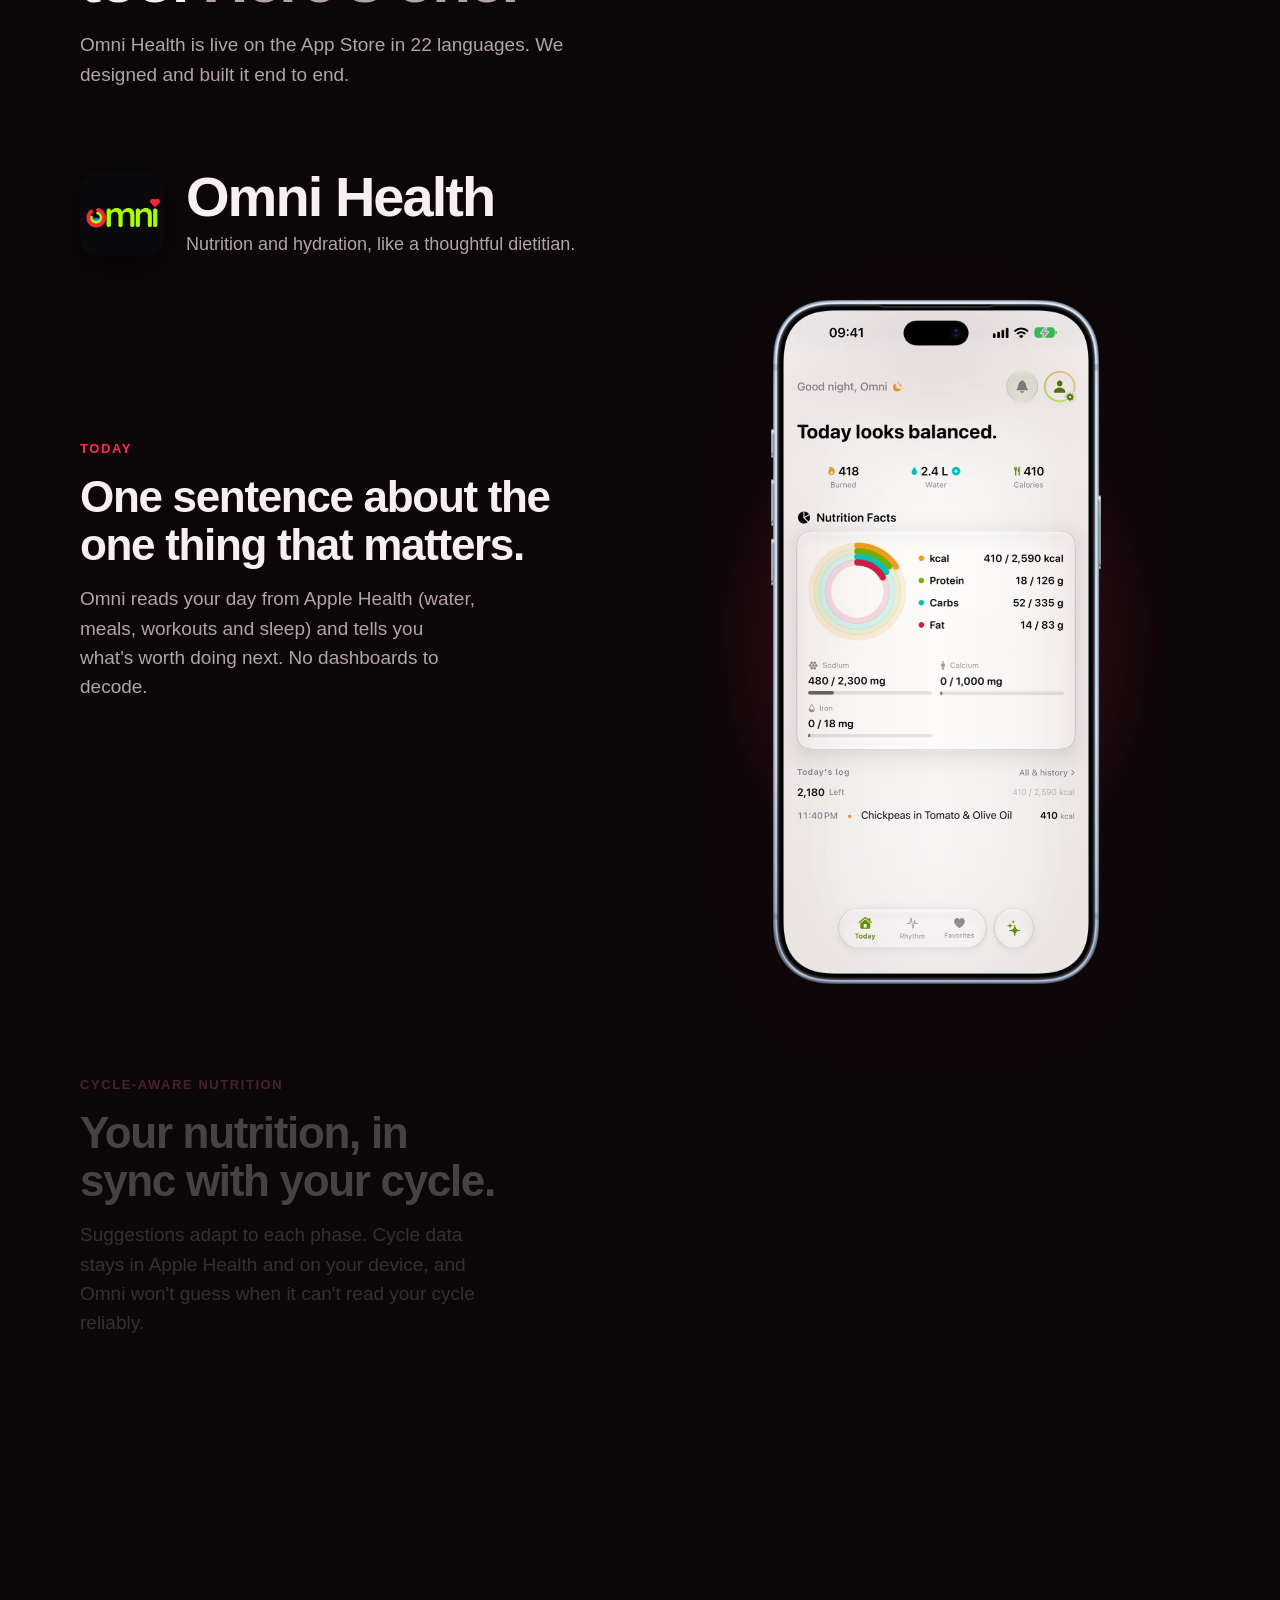
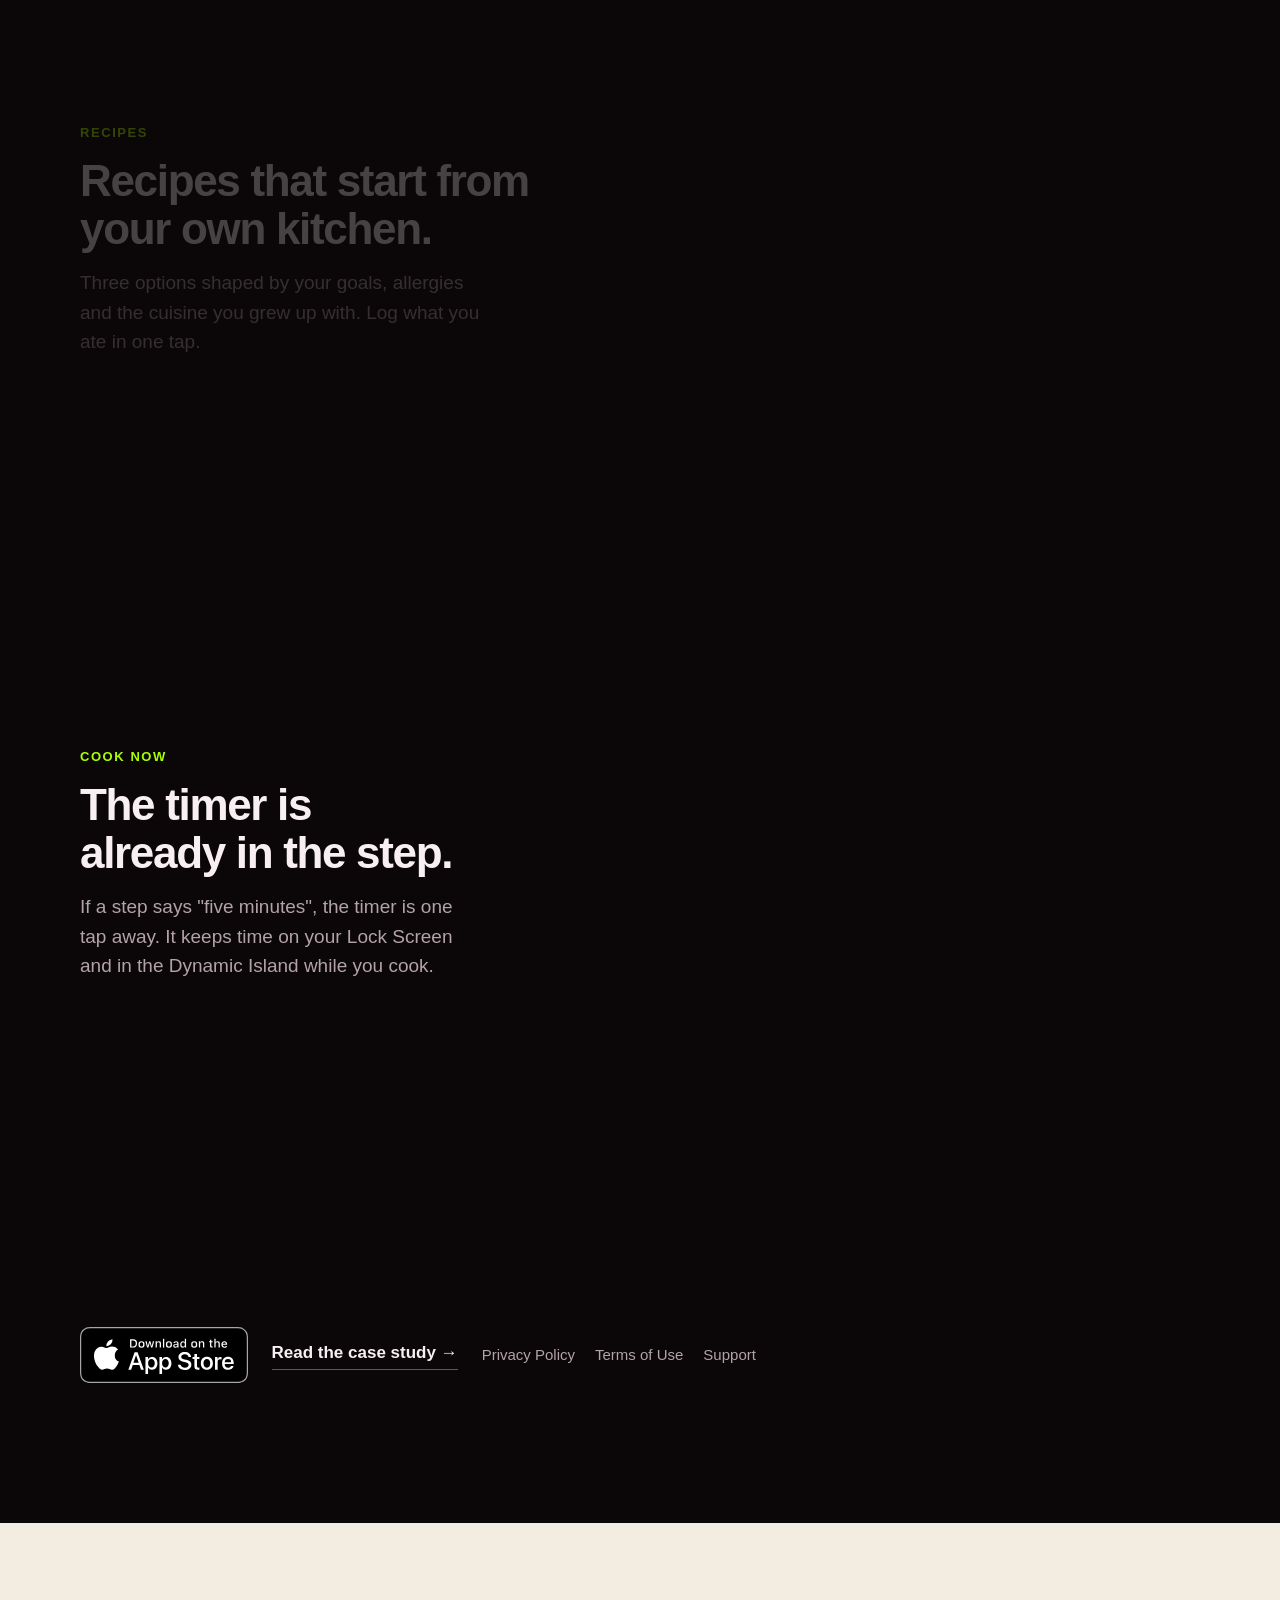
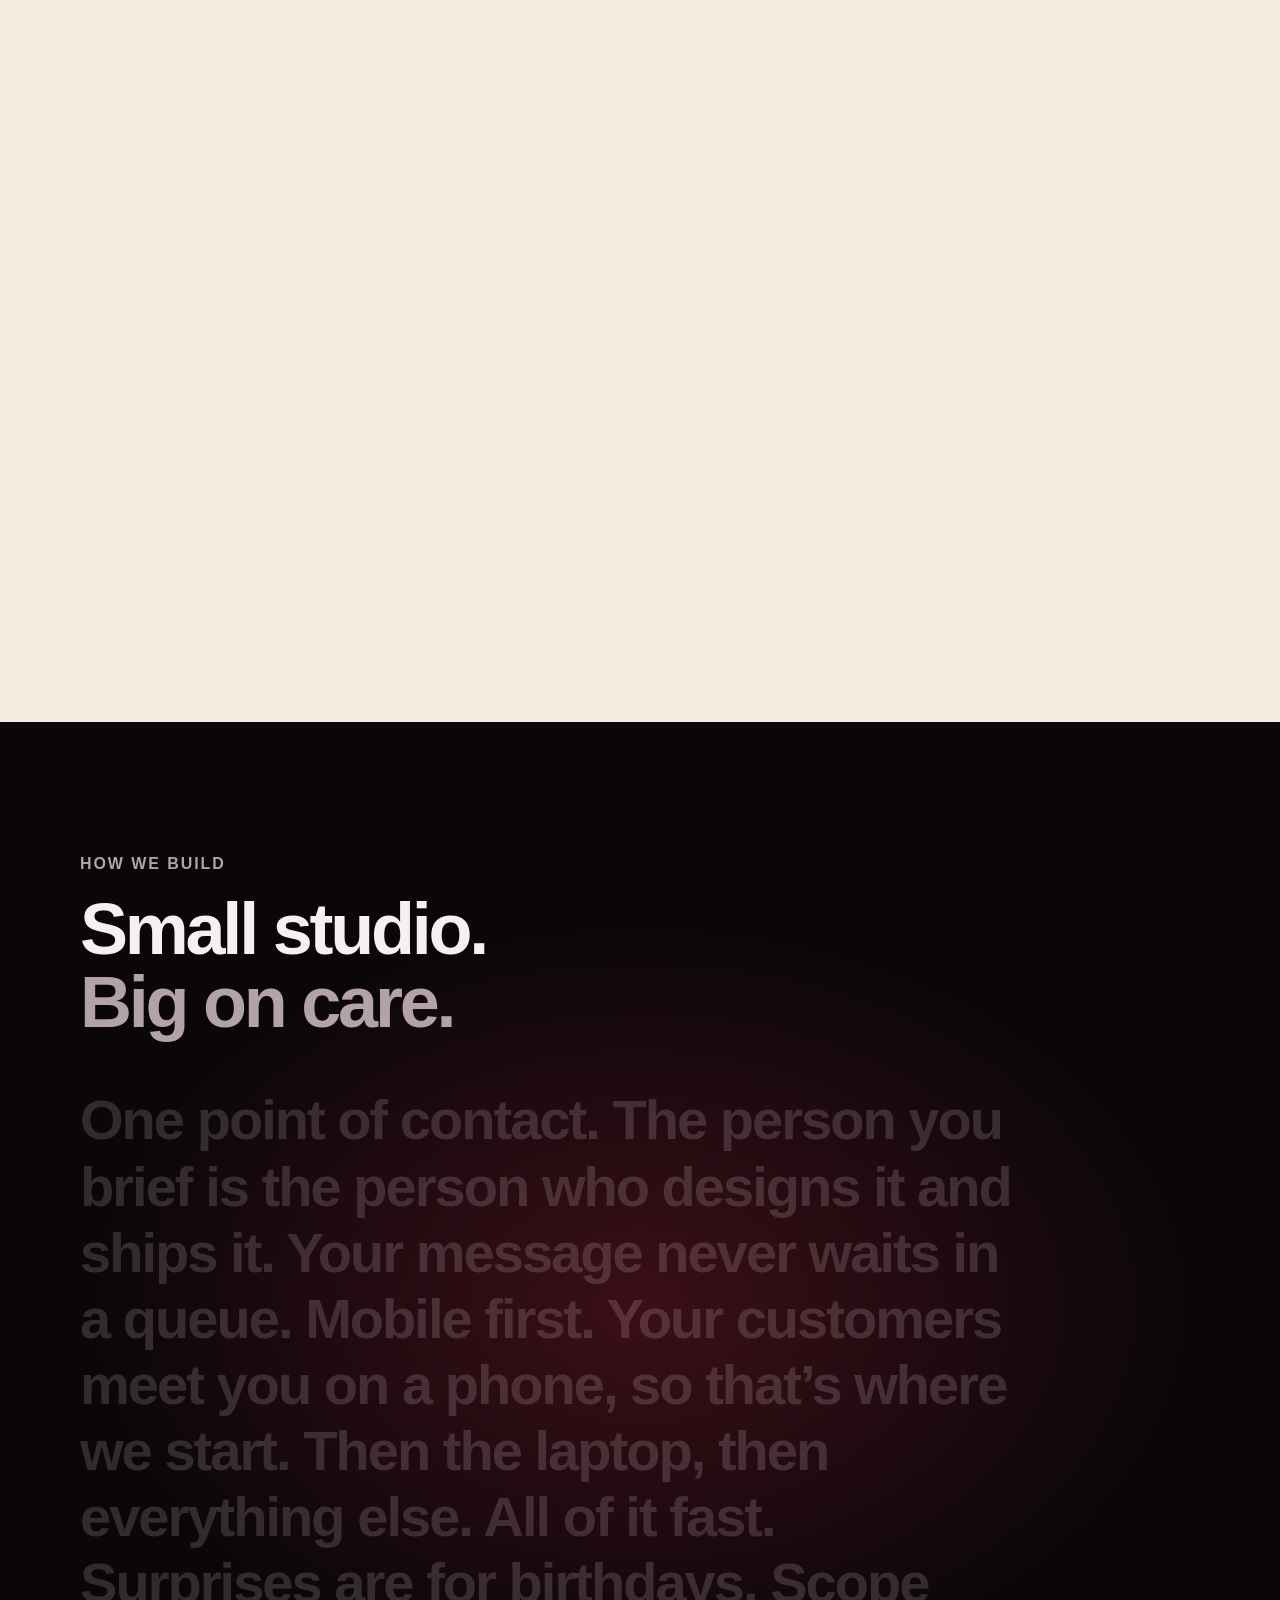
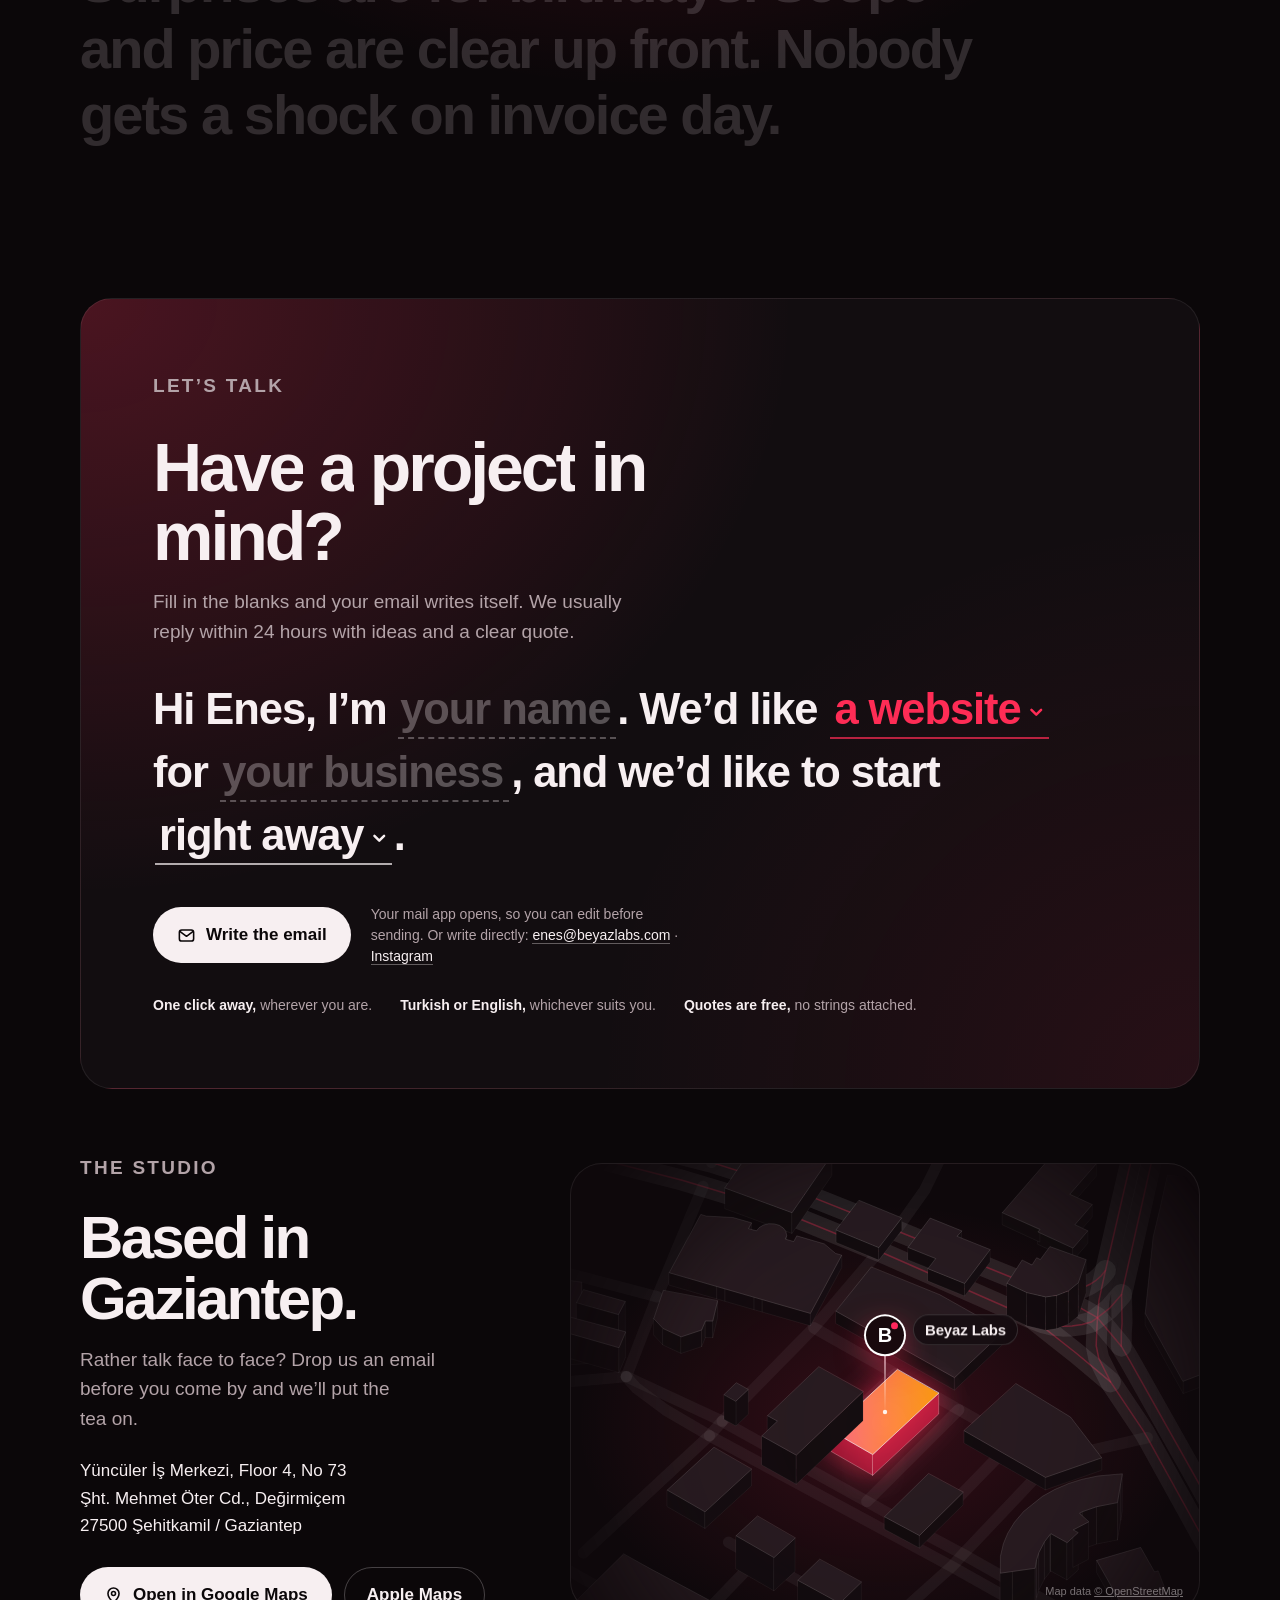
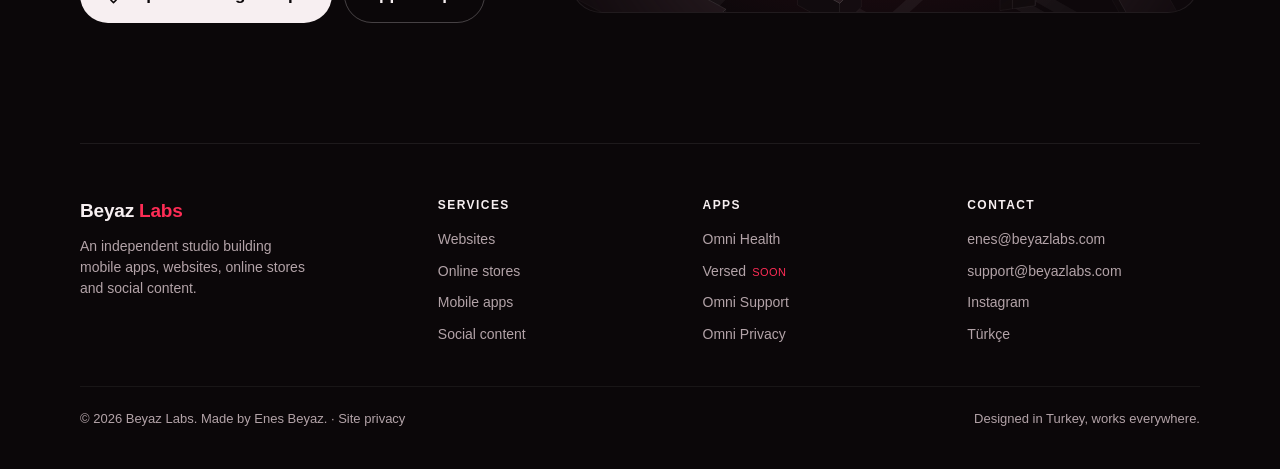
==== commit 16b04a31: "Site: Ofis bölümü — OpenStreetMap verisinden 3D harita (ofis pembe yanar), adres, Google/Apple Harit" ====
--- a/en/index.html
+++ b/en/index.html
@@ -17,7 +17,8 @@
 <meta property="og:description" content="Beyaz Labs is an independent studio building mobile apps, websites, online stores and social content — in Turkey and worldwide. Makers of Omni Health.">
 <meta property="og:image" content="https://beyazlabs.com/img/omni-today.png">
 <meta property="og:locale" content="en_US">
-<link rel="stylesheet" href="../site.css?v=202610091509">
+<link rel="stylesheet" href="../site.css?v=202610101734">
+<script type="application/ld+json">{"@context":"https://schema.org","@type":"ProfessionalService","name":"Beyaz Labs","url":"https://beyazlabs.com/","logo":"https://beyazlabs.com/img/apple-touch-icon.png","image":"https://beyazlabs.com/img/apple-touch-icon.png","email":"enes@beyazlabs.com","address":{"@type":"PostalAddress","streetAddress":"Şht. Mehmet Öter Cd., Yüncüler İş Merkezi Kat 4 No 73, Değirmiçem","addressLocality":"Şehitkamil","addressRegion":"Gaziantep","postalCode":"27500","addressCountry":"TR"},"geo":{"@type":"GeoCoordinates","latitude":37.06791,"longitude":37.37205},"sameAs":["https://www.instagram.com/beyazlabs/"]}</script>
 </head>
 <body>
   <nav class="top" aria-label="Main">
@@ -188,6 +189,29 @@
     </div>
   </section>
 
+  <section class="visit" id="visit" aria-labelledby="visit-title">
+    <div class="wrap visit-grid">
+      <div class="visit-text reveal">
+        <p class="eyebrow">The studio</p>
+        <h2 id="visit-title">Based in Gaziantep.</h2>
+        <p>Rather talk face to face? Drop us an email before you come by and we’ll put the tea on.</p>
+        <address>Yüncüler İş Merkezi, Floor 4, No 73<br>Şht. Mehmet Öter Cd., Değirmiçem<br>27500 Şehitkamil / Gaziantep</address>
+        <div class="visit-links">
+          <a class="btn-light" href="https://www.google.com/maps/search/?api=1&amp;query=Beyaz%20Labs%2C%20Y%C3%BCnc%C3%BCler%20%C4%B0%C5%9F%20Merkezi%2C%20Gaziantep" rel="noopener">
+            <svg viewBox="0 0 24 24" fill="none" stroke="currentColor" stroke-width="2" stroke-linecap="round" stroke-linejoin="round" aria-hidden="true"><path d="M12 21s-7-6.2-7-11.5A7 7 0 0 1 19 9.5C19 14.8 12 21 12 21z"/><circle cx="12" cy="9.5" r="2.5"/></svg>
+            Open in Google Maps
+          </a>
+          <a class="btn-ghost" href="https://maps.apple.com/?q=Beyaz%20Labs&amp;ll=37.06791,37.37205&amp;z=18" rel="noopener">Apple Maps</a>
+        </div>
+      </div>
+      <div class="scene reveal">
+        <canvas id="officeMap" role="img" aria-label="3D map of the streets around the Beyaz Labs office in Gaziantep; the office building is highlighted in pink."></canvas>
+        <div class="pin" id="officePin" aria-hidden="true"><span class="pin-b">B</span><span class="pin-t">Beyaz Labs</span></div>
+        <p class="osm">Map data <a href="https://www.openstreetmap.org/copyright" rel="noopener">© OpenStreetMap</a></p>
+      </div>
+    </div>
+  </section>
+
   <footer>
     <div class="wrap">
       <div class="grid">
@@ -230,6 +254,7 @@
     </div>
   </footer>
 
-<script src="../site.js?v=202610091509"></script>
+<script src="../site.js?v=202610101734"></script>
+<script src="../map.js?v=202610101734"></script>
 </body>
 </html>
--- a/site.css
+++ b/site.css
@@ -246,7 +246,7 @@
   .work-intro .sec-lead { color: var(--on-night-muted); margin-bottom: 0; }
 
   /* ── Contact */
-  .contact { position: relative; background: var(--night); color: var(--on-night); padding: 40px 0 120px; overflow: hidden; }
+  .contact { position: relative; background: var(--night); color: var(--on-night); padding: 40px 0 64px; overflow: hidden; }
   .contact .box { position: relative; border-radius: 32px; padding: clamp(36px, 6vw, 72px); overflow: hidden;
     background: radial-gradient(120% 140% at 0% 0%, rgba(254,44,85,.30), transparent 55%), radial-gradient(120% 140% at 100% 100%, rgba(167,255,0,.12), transparent 55%), #150C10;
     border: 1px solid rgba(255,255,255,.08); }
@@ -508,3 +508,30 @@
   .cs-hero p.lead { max-width: 60ch; }
   .cs-hero p.lead span { display: block; text-wrap: balance; }
   @media (max-width: 860px) { .cs-hero p.lead span { display: inline; } }
+
+  /* Ofis: 3D harita (map.js çizer) */
+  .visit { position: relative; background: var(--night); color: var(--on-night); padding: 0 0 120px; overflow: hidden; }
+  .visit-grid { display: grid; grid-template-columns: minmax(0, 5fr) minmax(0, 7fr); gap: 40px; align-items: center; }
+  .visit h2 { font: 700 clamp(36px, 5.4vw, 60px)/1.02 var(--sans); letter-spacing: -0.045em; margin: 0 0 16px; }
+  .visit-text > p { color: var(--on-night-muted); font-size: 19px; max-width: 34ch; margin: 0 0 24px; text-wrap: pretty; }
+  .visit address { font-style: normal; color: var(--on-night); font-size: 17px; line-height: 1.6; margin: 0 0 28px; }
+  .visit-links { display: flex; flex-wrap: wrap; gap: 12px; align-items: center; }
+  .btn-ghost { display: inline-flex; align-items: center; text-decoration: none; color: var(--on-night); padding: 14px 22px; border-radius: 999px;
+    border: 1px solid rgba(247,239,241,.25); font-weight: 600; font-size: 17px; }
+  .btn-ghost:hover { border-color: rgba(247,239,241,.5); }
+  .scene { position: relative; aspect-ratio: 7 / 5; border-radius: 32px; overflow: hidden; border: 1px solid rgba(255,255,255,.08);
+    background: radial-gradient(70% 70% at 50% 58%, rgba(254,44,85,.16), transparent 70%), #0E080B; }
+  .scene canvas { position: absolute; inset: 0; width: 100%; height: 100%; display: block; }
+  .scene .pin { position: absolute; left: 0; top: 0; pointer-events: none; will-change: transform; }
+  .scene .pin-b, .scene .pin-t { position: absolute; bottom: 0; }
+  .scene .pin-b { left: -19px; width: 38px; height: 38px; border-radius: 50%; display: grid; place-items: center; background: #18090d;
+    color: #fff; font: 700 20px/1 var(--sans); box-shadow: 0 0 0 2px #fff, 0 10px 30px rgba(254,44,85,.55); }
+  .scene .pin-b::after { content: ''; position: absolute; top: 6px; right: 6px; width: 7px; height: 7px; border-radius: 50%; background: #ff285d; }
+  .scene .pin-t { left: 28px; bottom: 9px; white-space: nowrap; font: 600 15px/1 var(--sans); letter-spacing: -0.01em;
+    padding: 7px 11px; border-radius: 999px; background: rgba(20,12,16,.78); border: 1px solid rgba(255,255,255,.14); backdrop-filter: blur(8px); -webkit-backdrop-filter: blur(8px); }
+  .scene .osm { position: absolute; right: 16px; bottom: 12px; margin: 0; font-size: 11px; color: rgba(247,239,241,.45); }
+  .scene .osm a { color: inherit; }
+  @media (max-width: 860px) {
+    .visit-grid { grid-template-columns: 1fr; gap: 32px; }
+    .scene { aspect-ratio: 1 / 1; border-radius: 24px; }
+  }
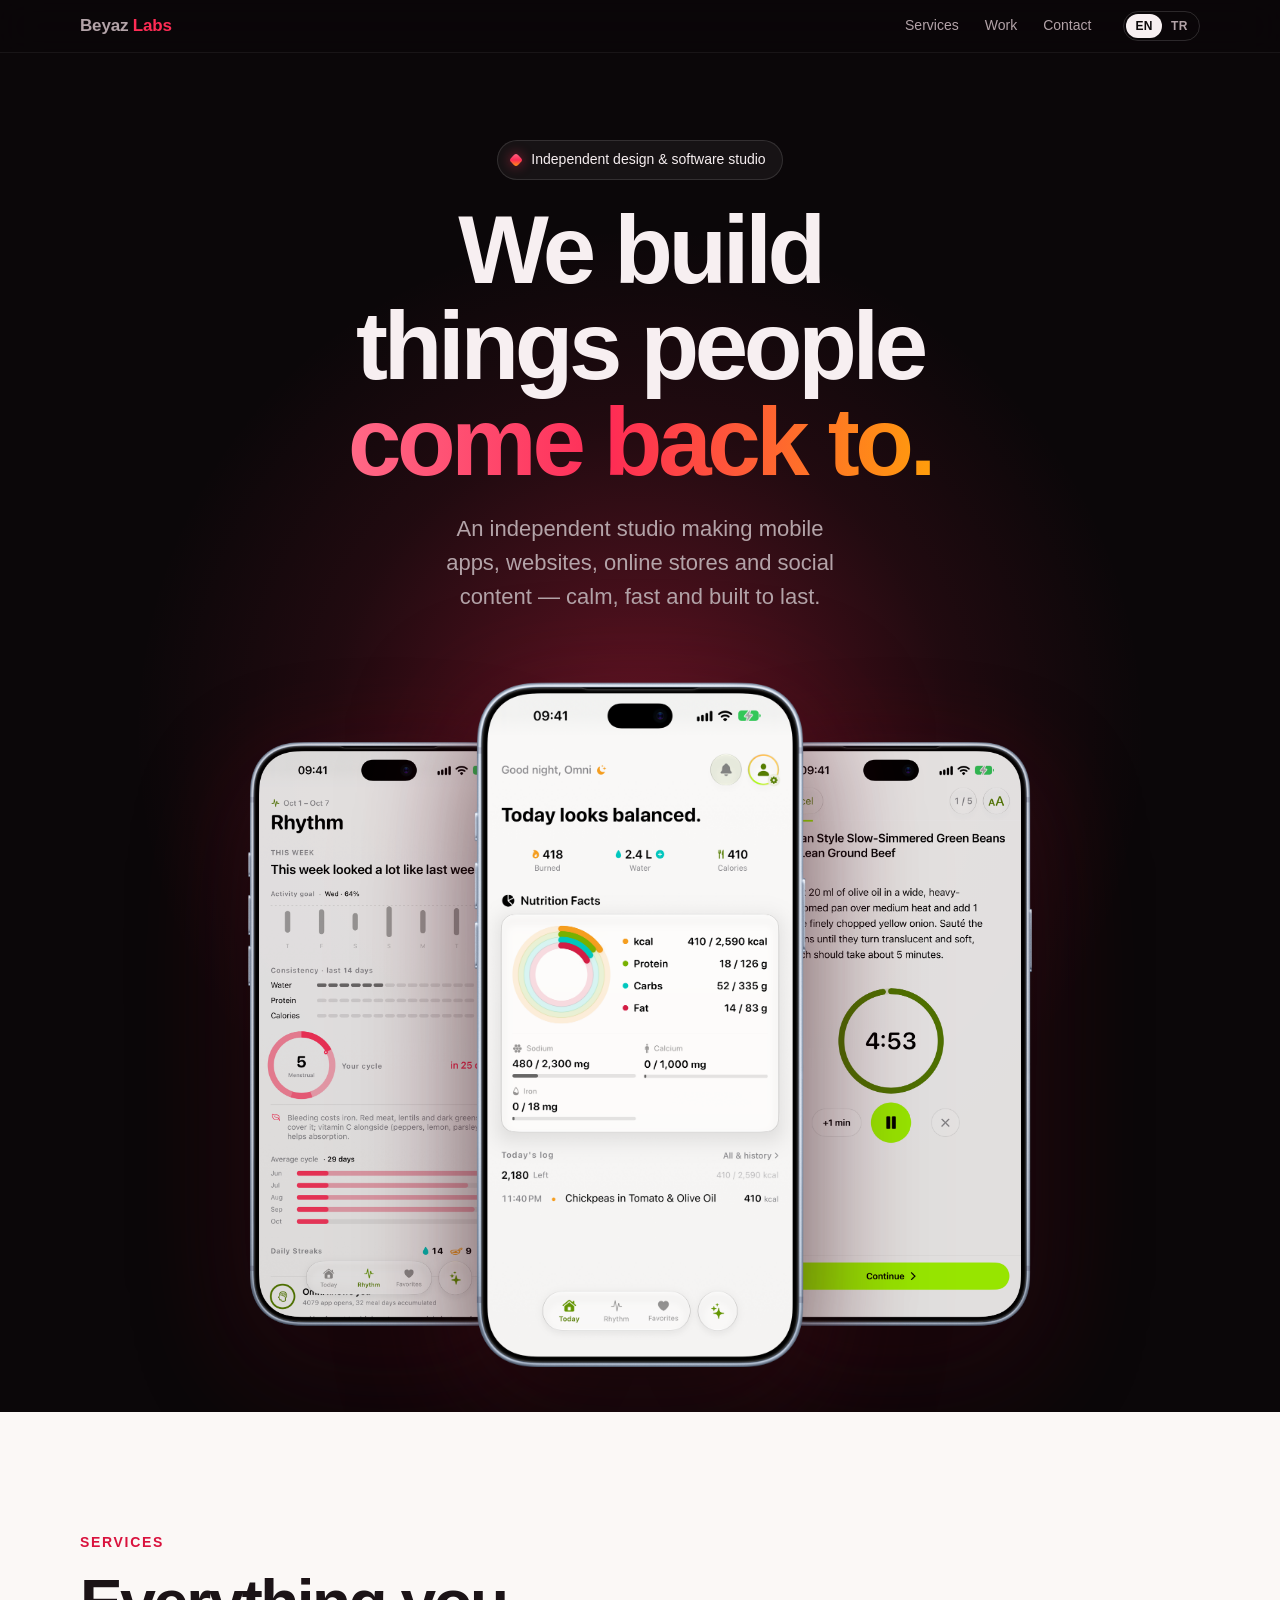
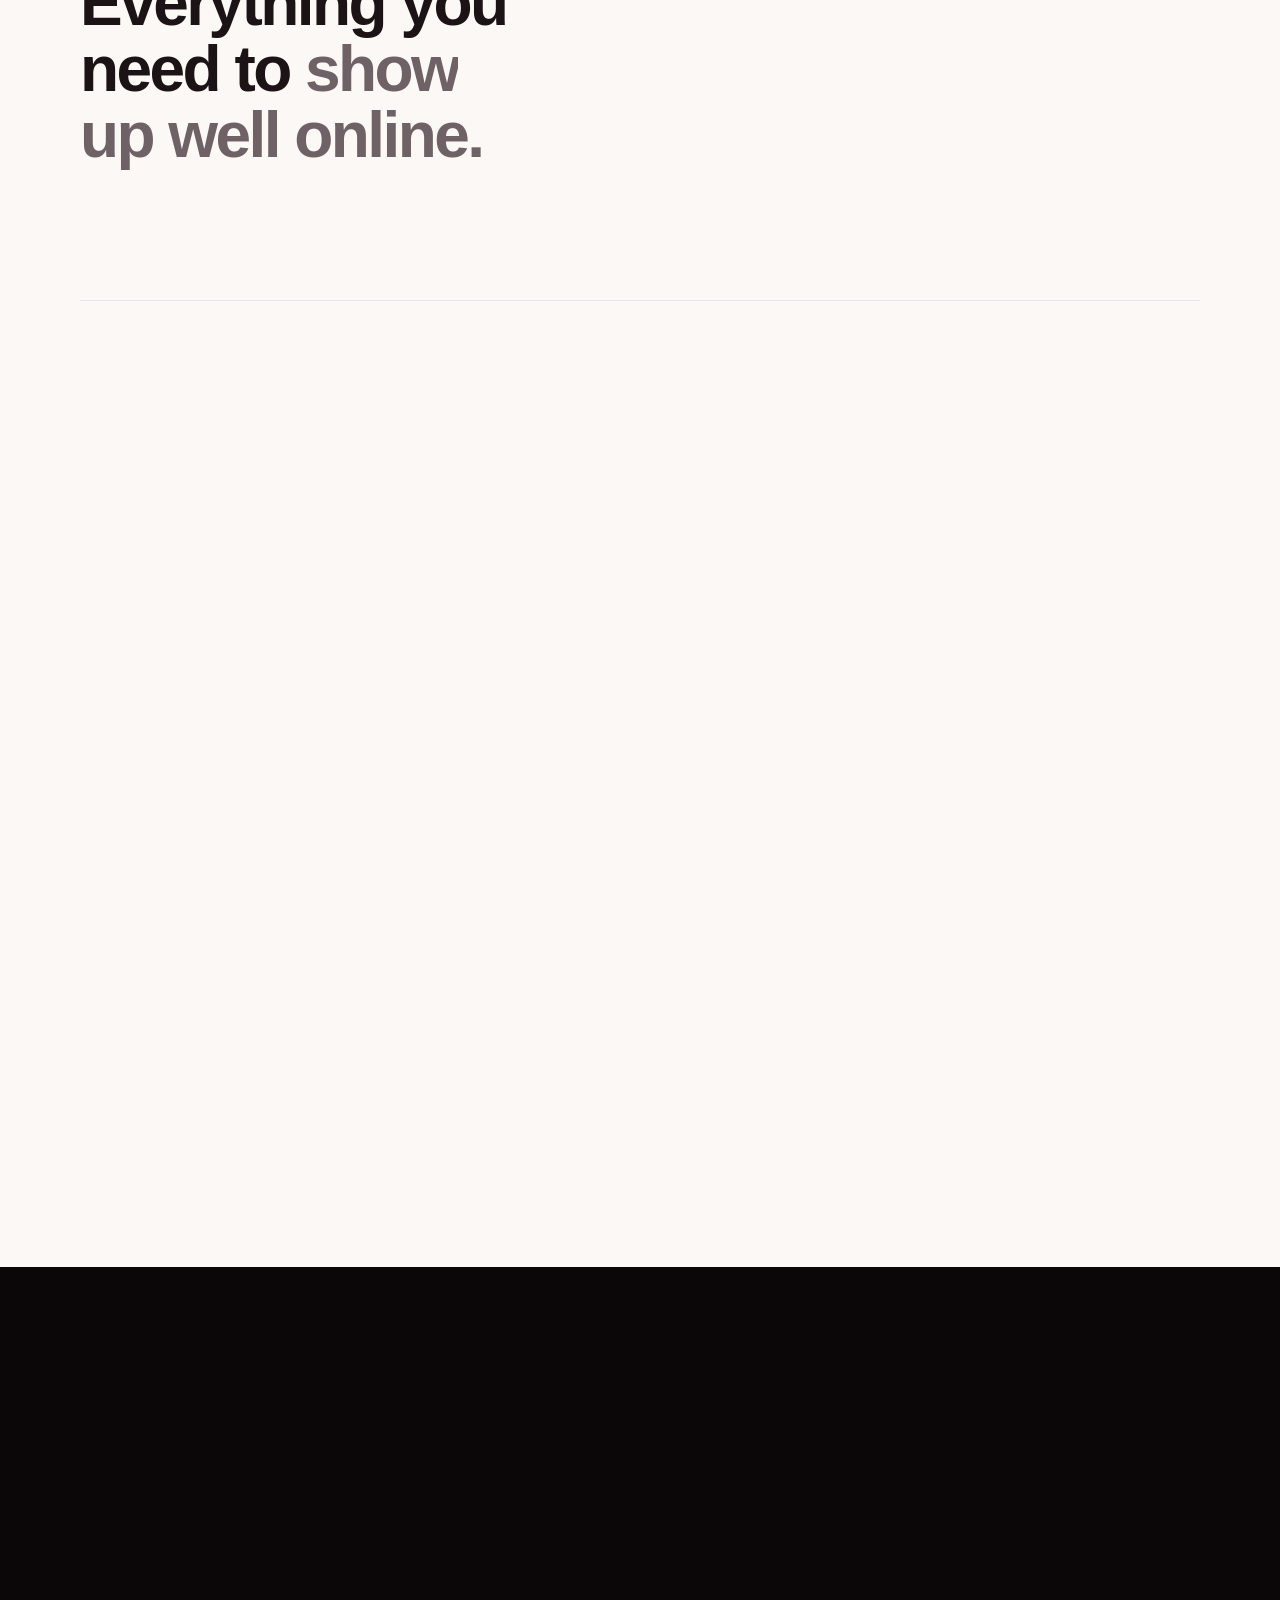
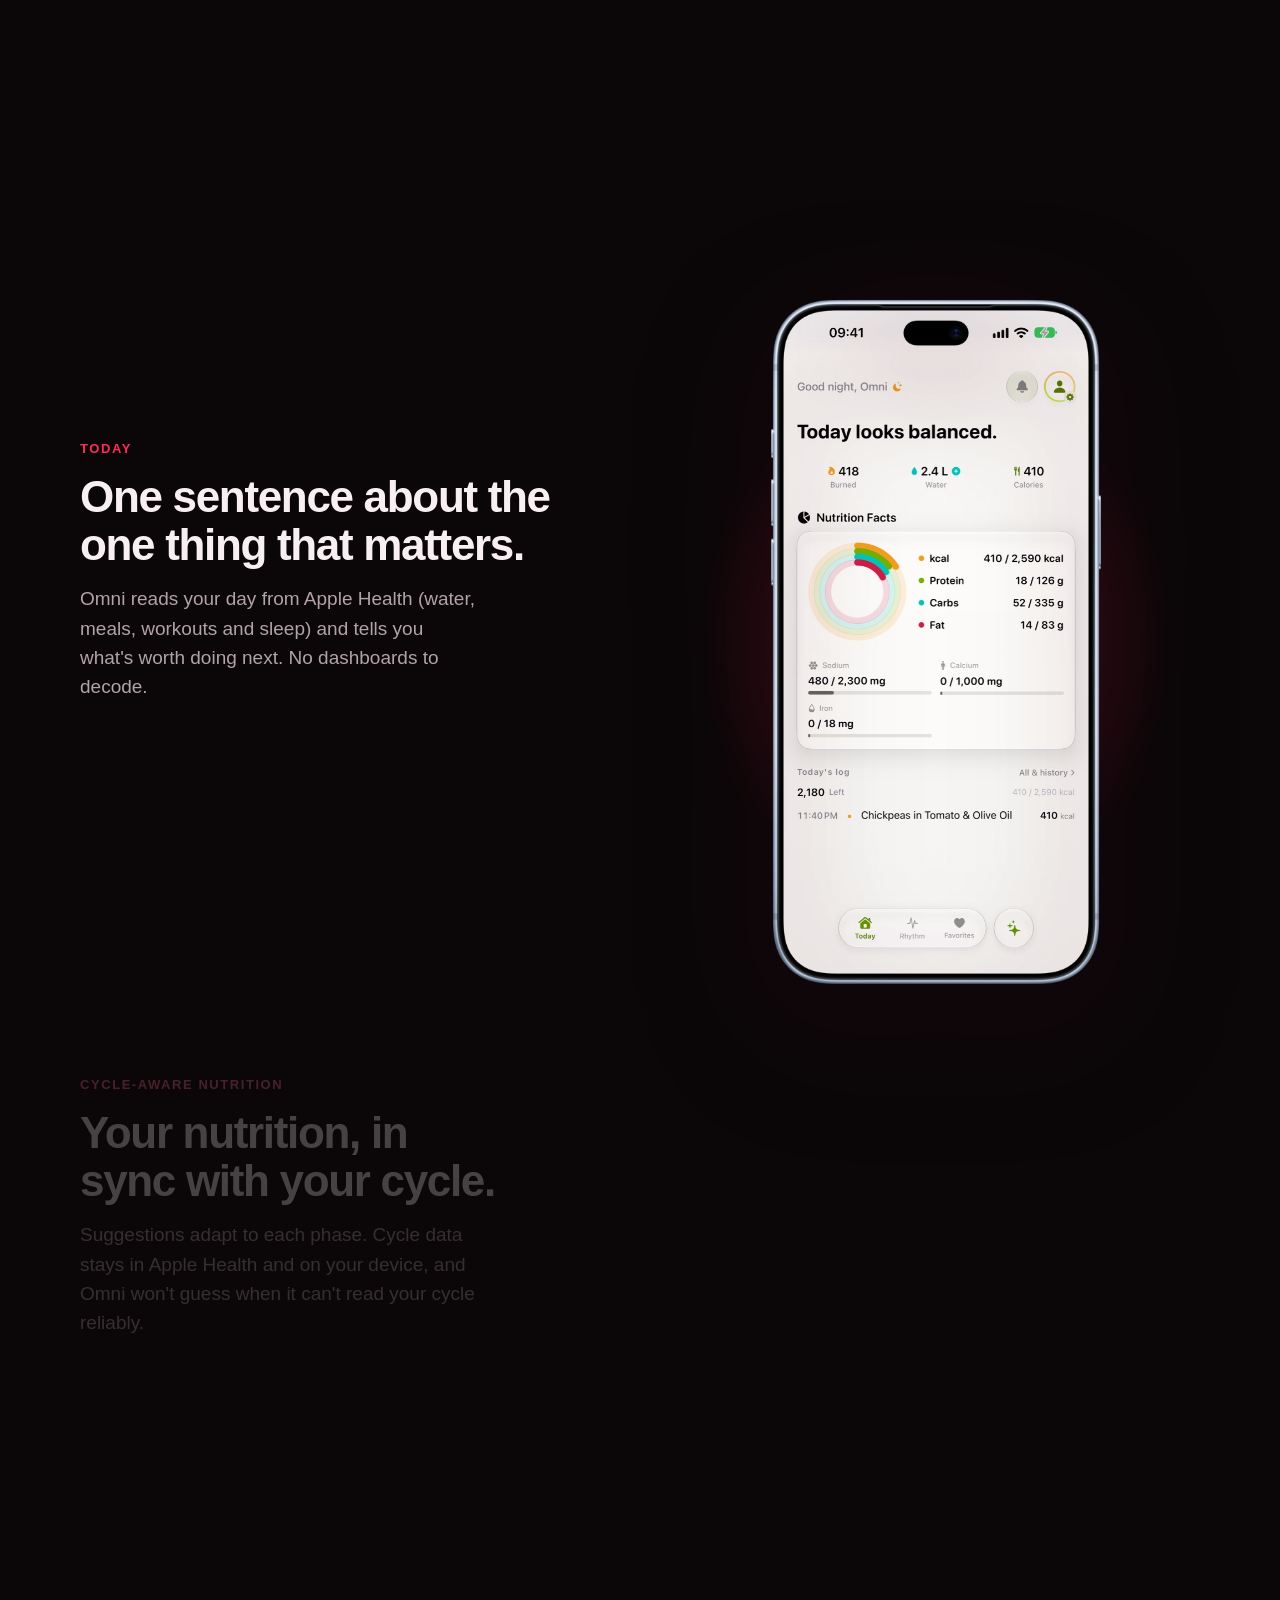
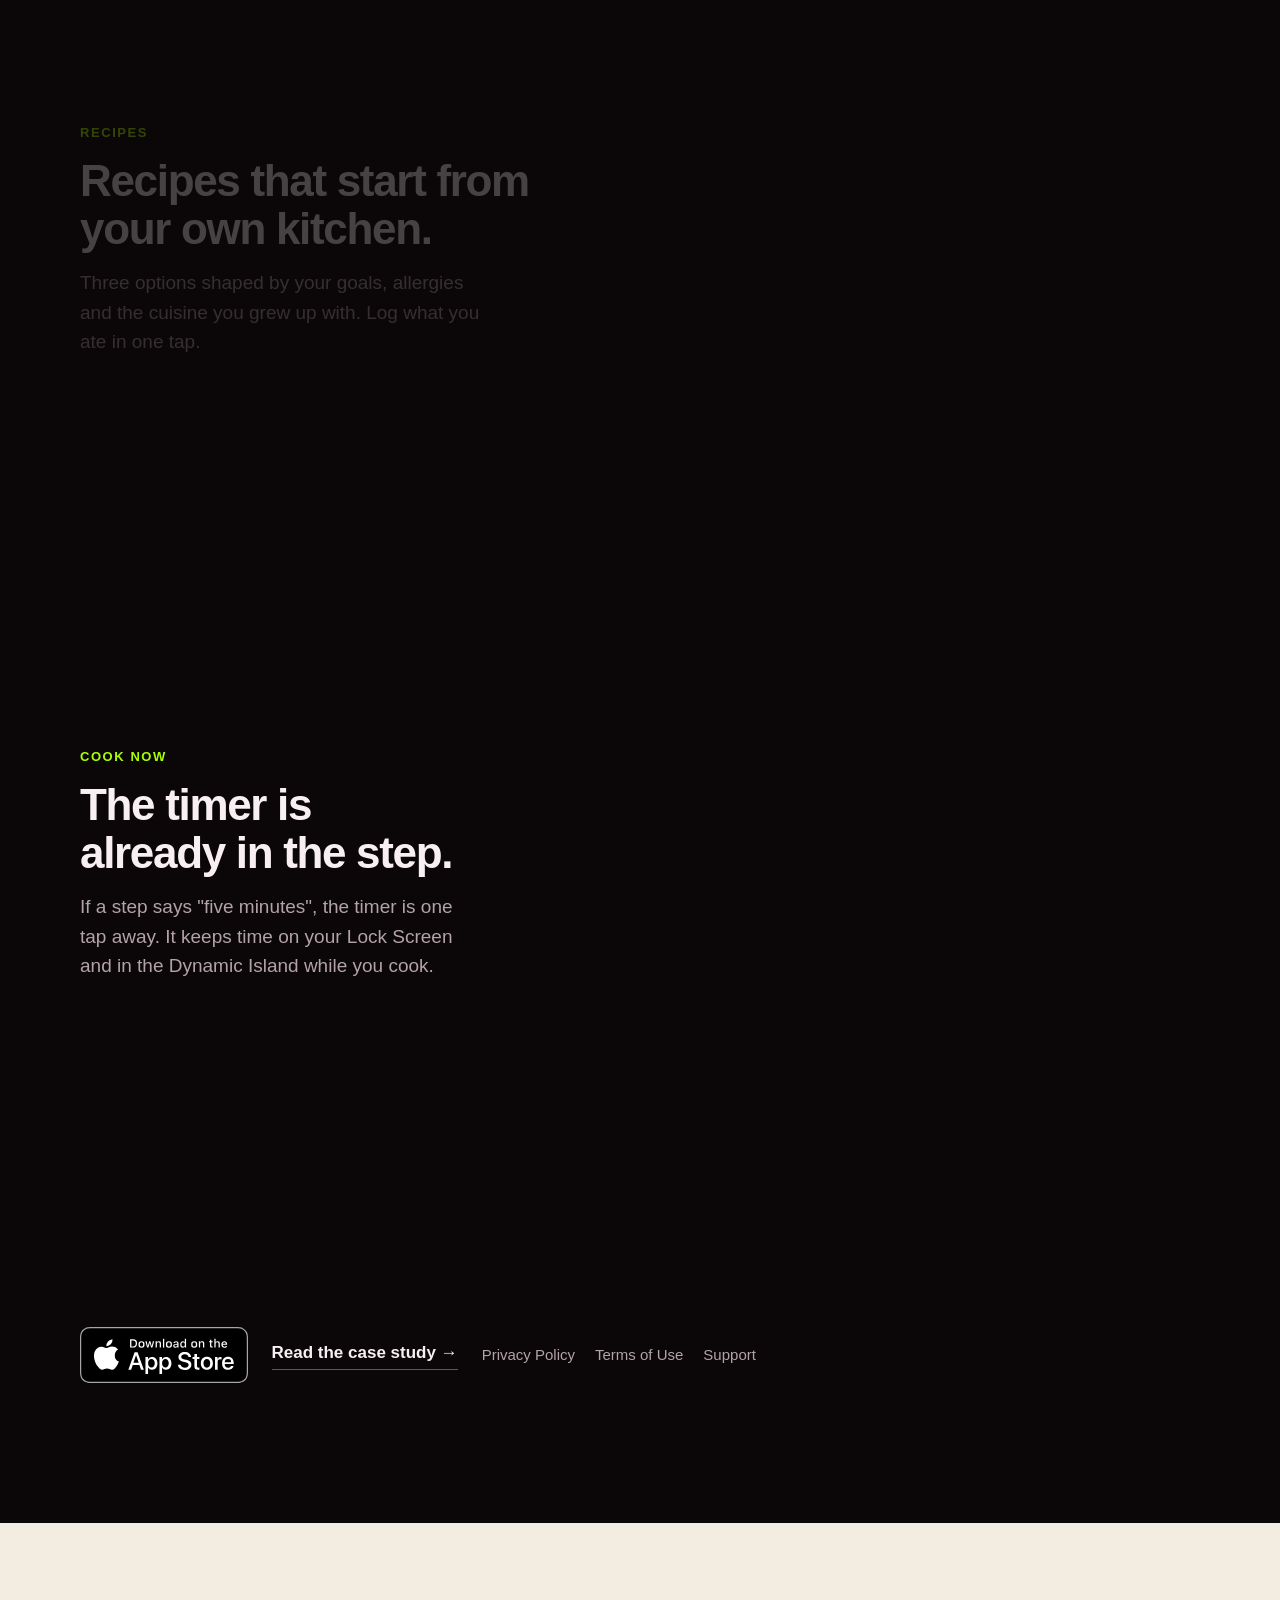
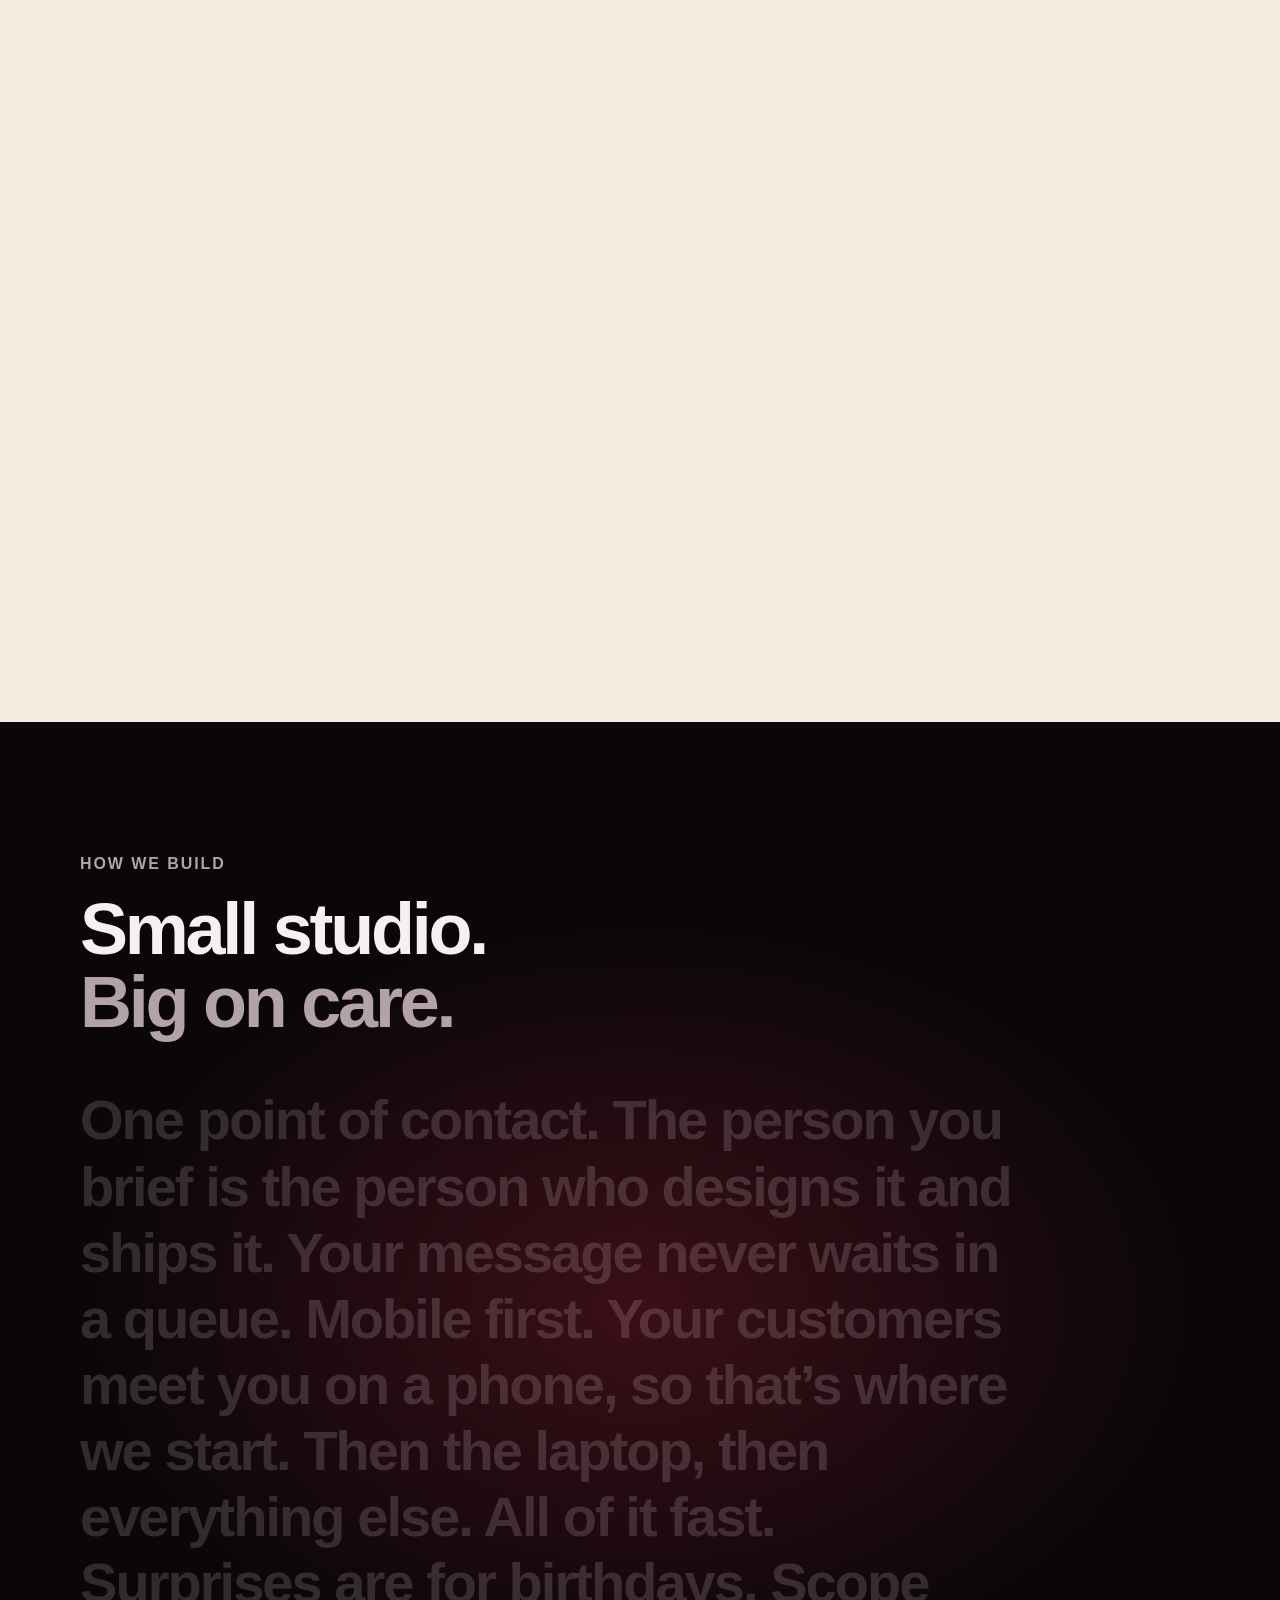
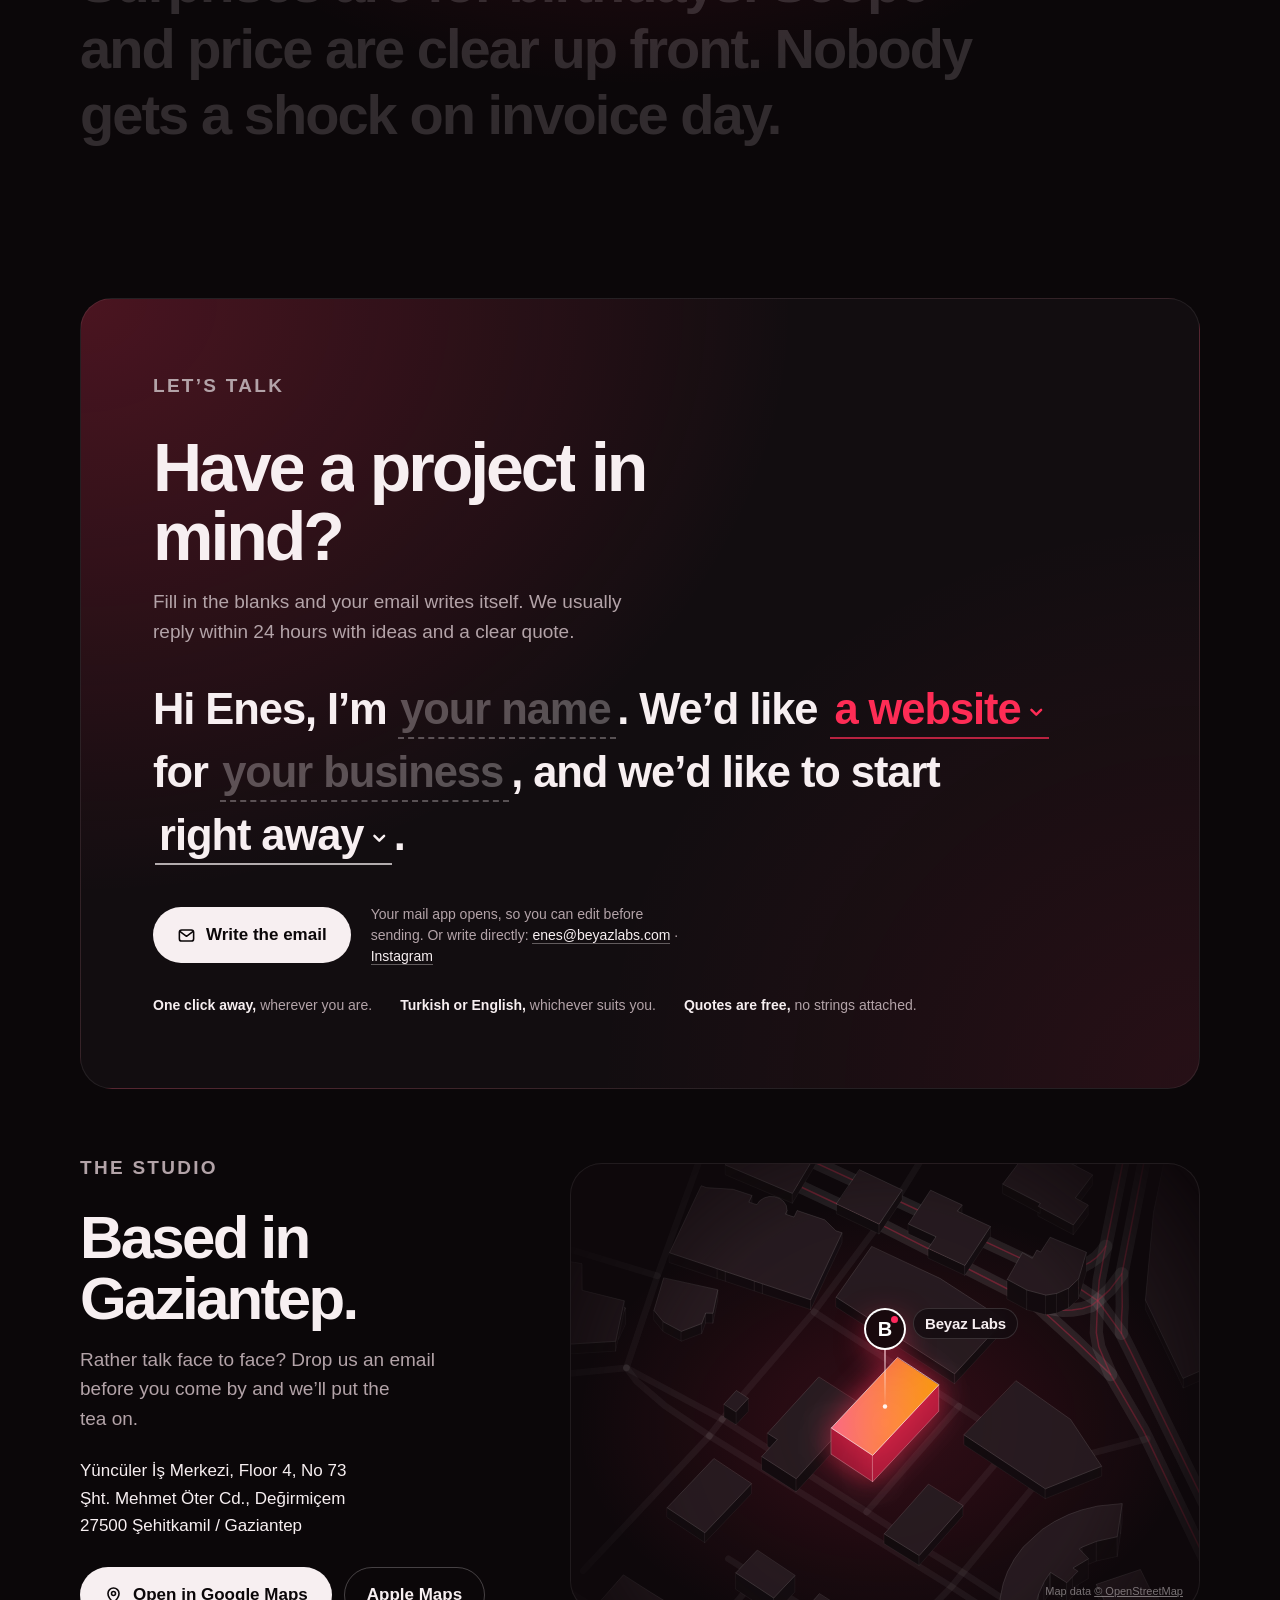
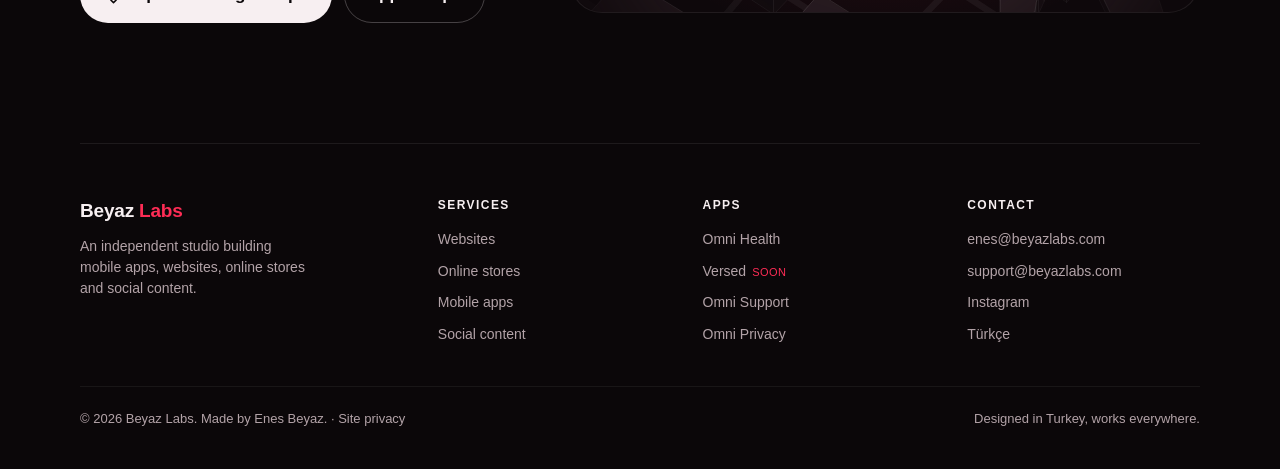
==== commit 379a1ea1: "Ofis haritası: çizim sırası düzeltildi (ofis en üstte), yollar inceldi, kamera daha yukarıdan; ofis " ====
--- a/en/index.html
+++ b/en/index.html
@@ -17,7 +17,7 @@
 <meta property="og:description" content="Beyaz Labs is an independent studio building mobile apps, websites, online stores and social content — in Turkey and worldwide. Makers of Omni Health.">
 <meta property="og:image" content="https://beyazlabs.com/img/omni-today.png">
 <meta property="og:locale" content="en_US">
-<link rel="stylesheet" href="../site.css?v=202610101734">
+<link rel="stylesheet" href="../site.css?v=202610101739">
 <script type="application/ld+json">{"@context":"https://schema.org","@type":"ProfessionalService","name":"Beyaz Labs","url":"https://beyazlabs.com/","logo":"https://beyazlabs.com/img/apple-touch-icon.png","image":"https://beyazlabs.com/img/apple-touch-icon.png","email":"enes@beyazlabs.com","address":{"@type":"PostalAddress","streetAddress":"Şht. Mehmet Öter Cd., Yüncüler İş Merkezi Kat 4 No 73, Değirmiçem","addressLocality":"Şehitkamil","addressRegion":"Gaziantep","postalCode":"27500","addressCountry":"TR"},"geo":{"@type":"GeoCoordinates","latitude":37.06791,"longitude":37.37205},"sameAs":["https://www.instagram.com/beyazlabs/"]}</script>
 </head>
 <body>
@@ -254,7 +254,7 @@
     </div>
   </footer>
 
-<script src="../site.js?v=202610101734"></script>
-<script src="../map.js?v=202610101734"></script>
+<script src="../site.js?v=202610101739"></script>
+<script src="../map.js?v=202610101739"></script>
 </body>
 </html>
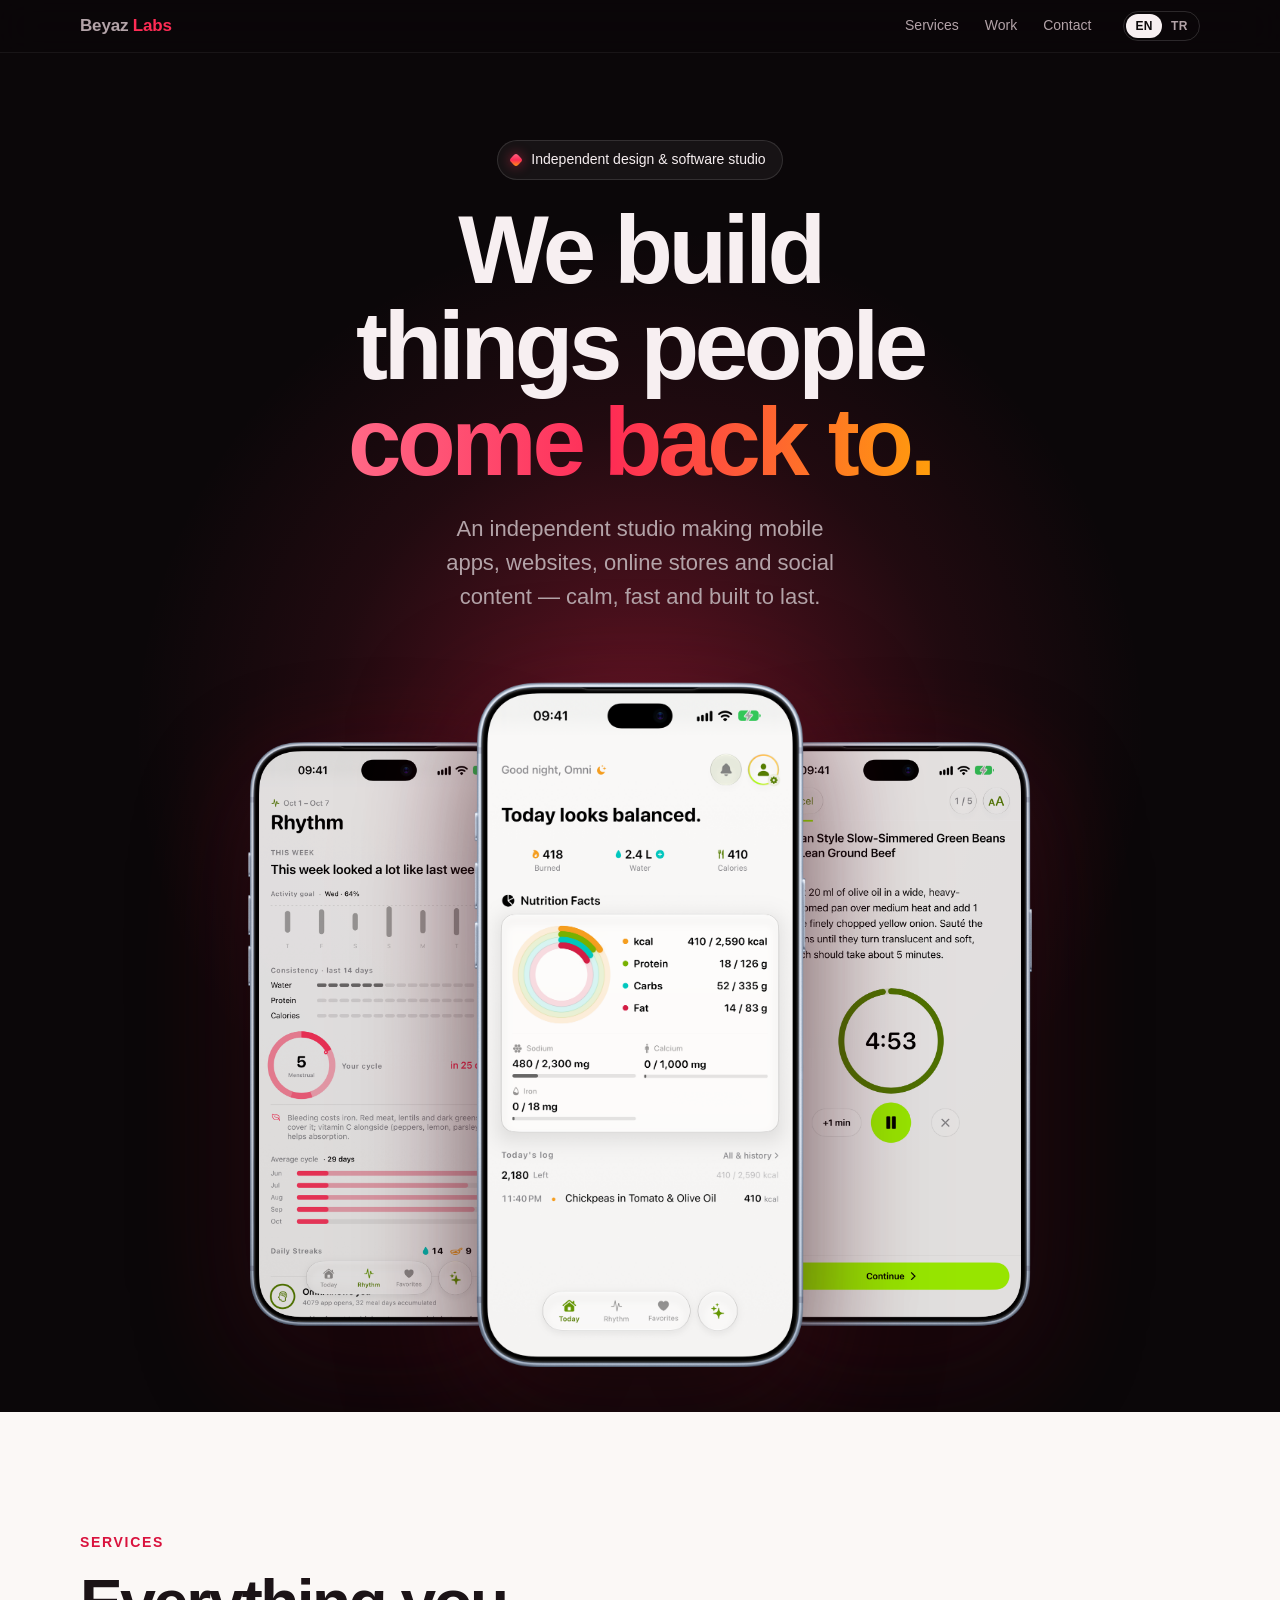
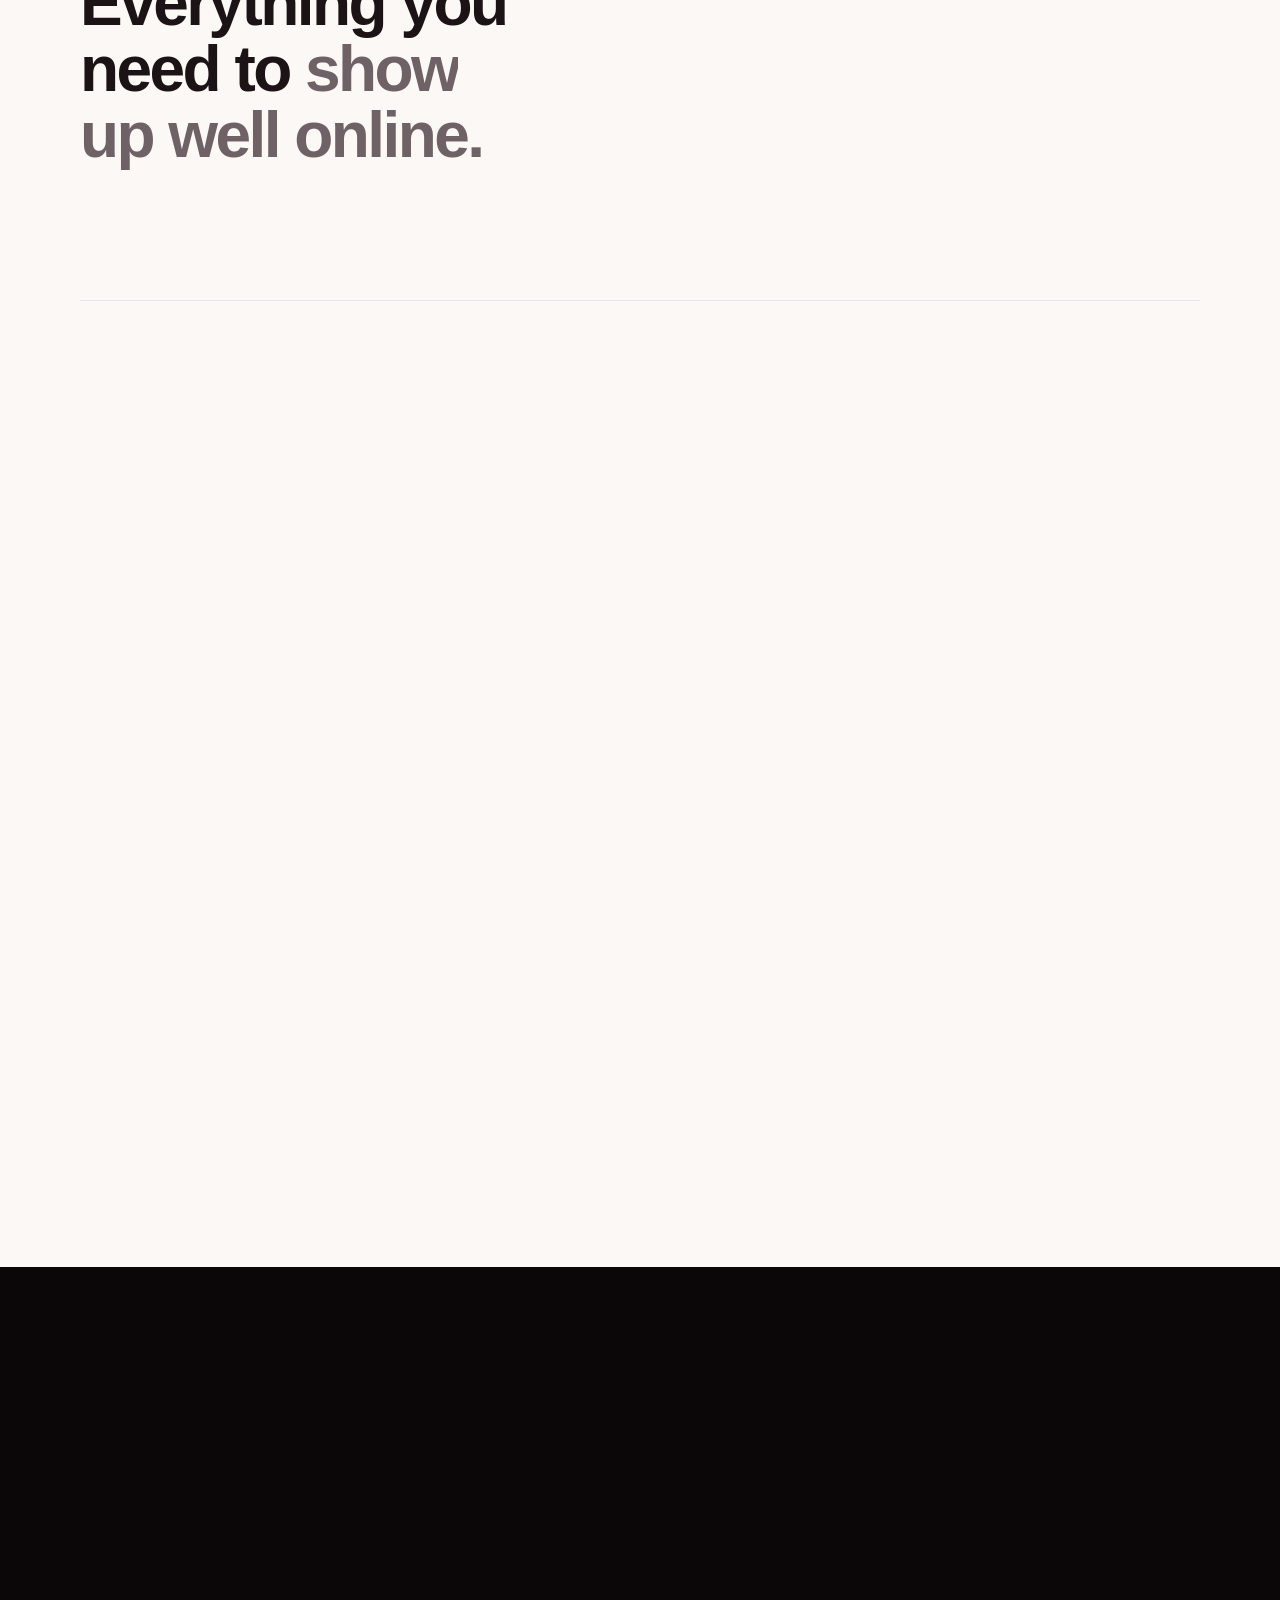
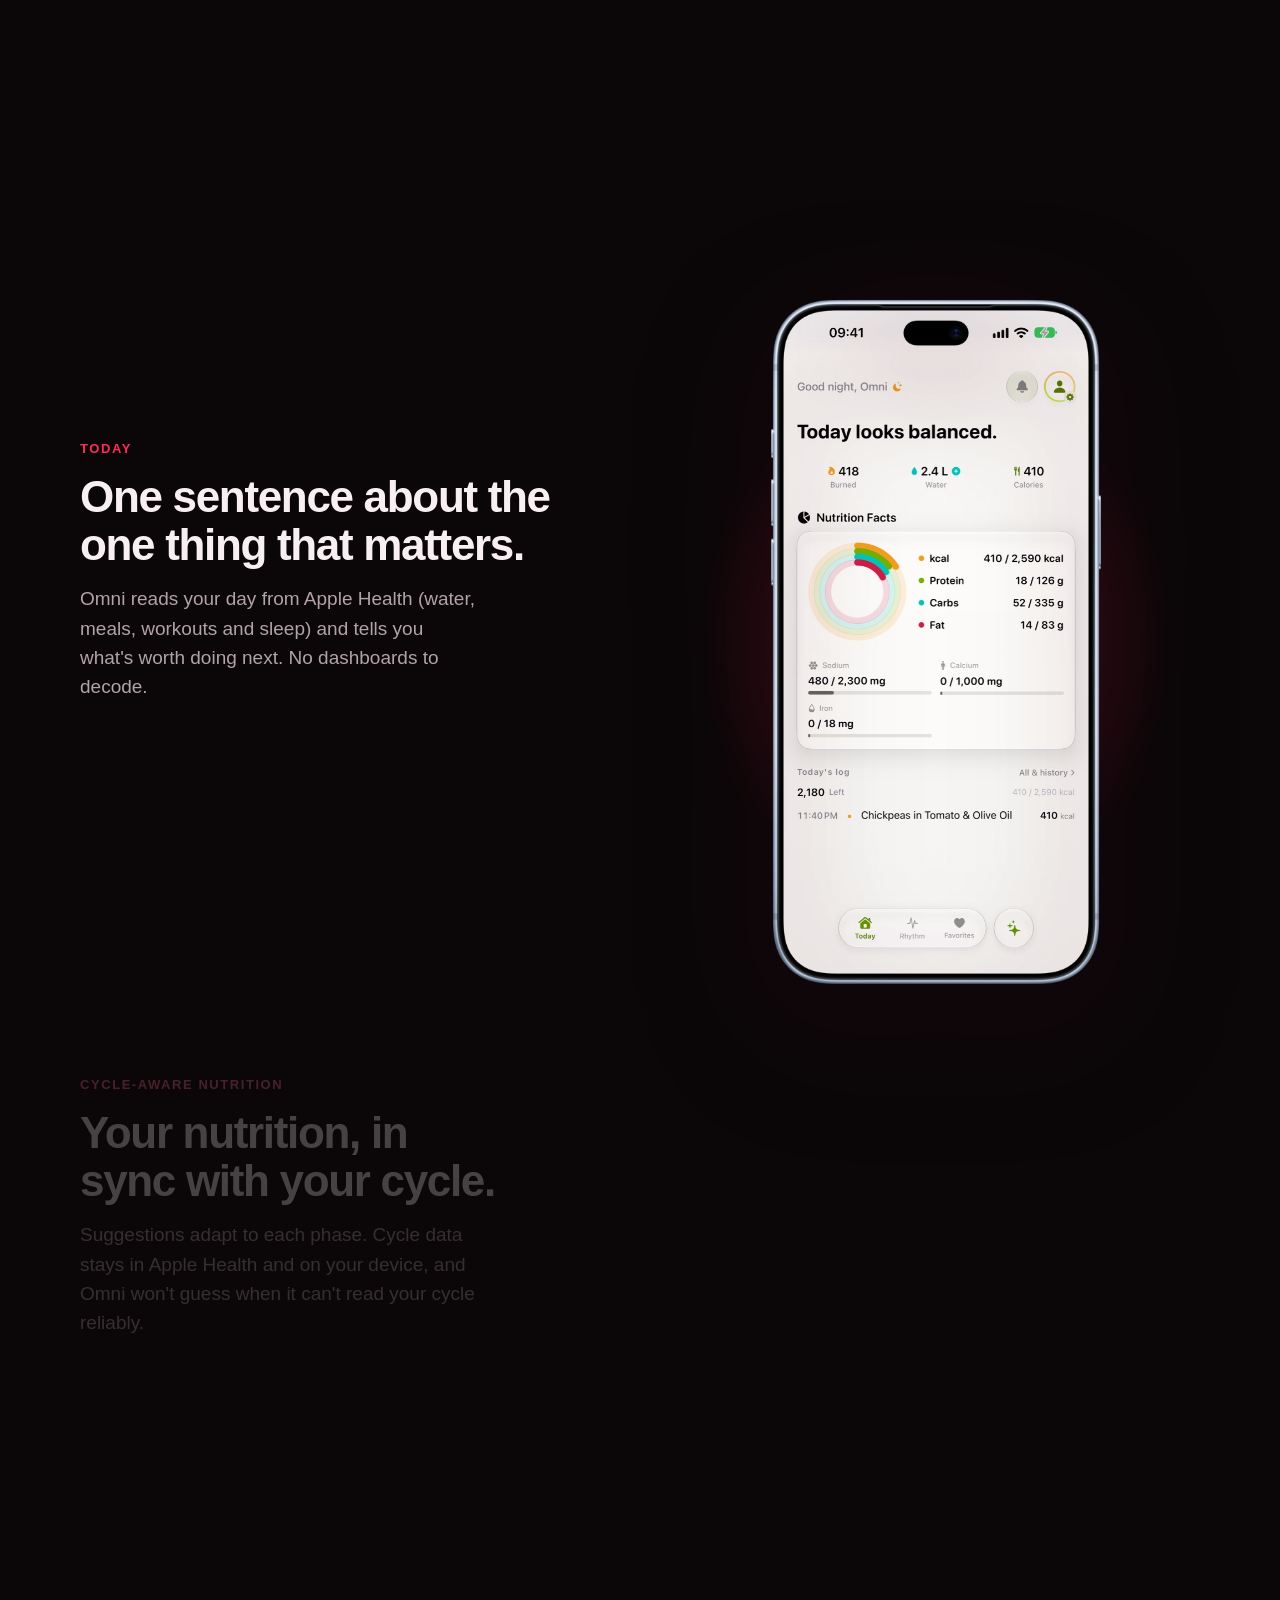
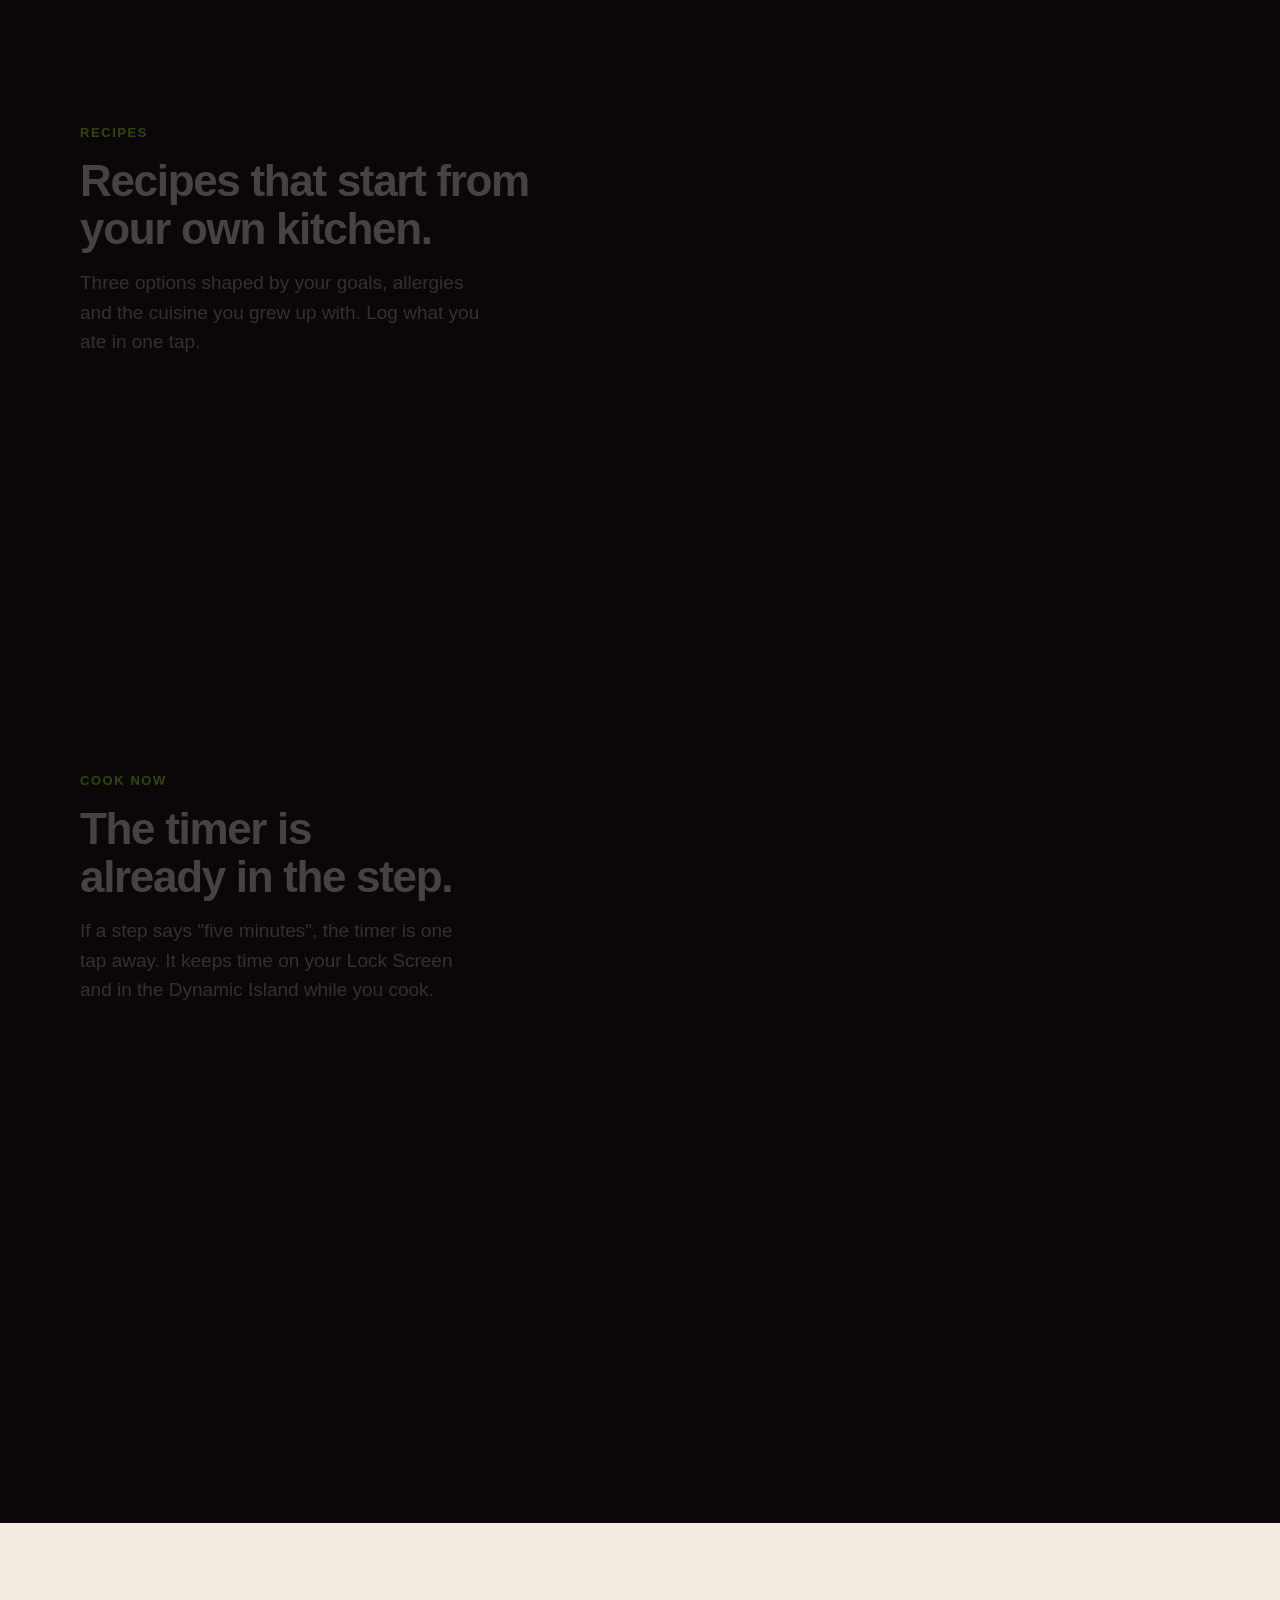
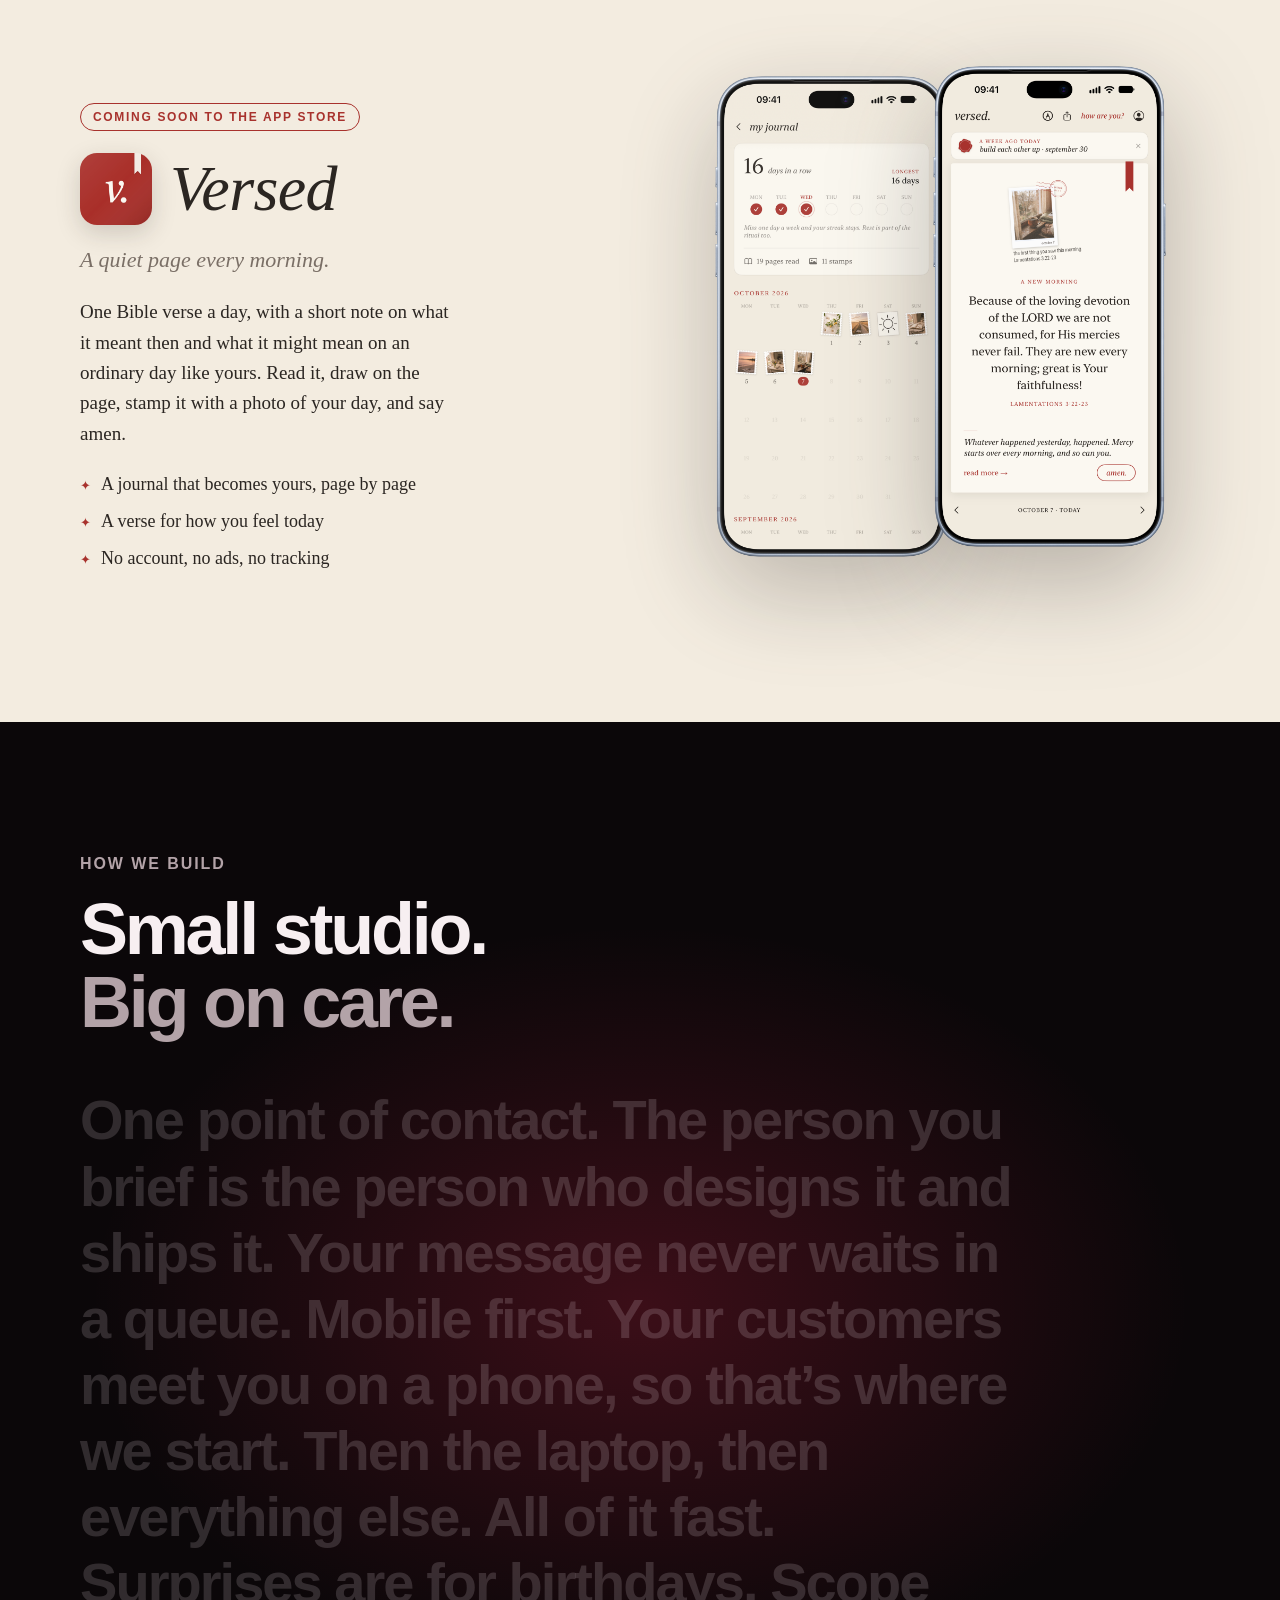
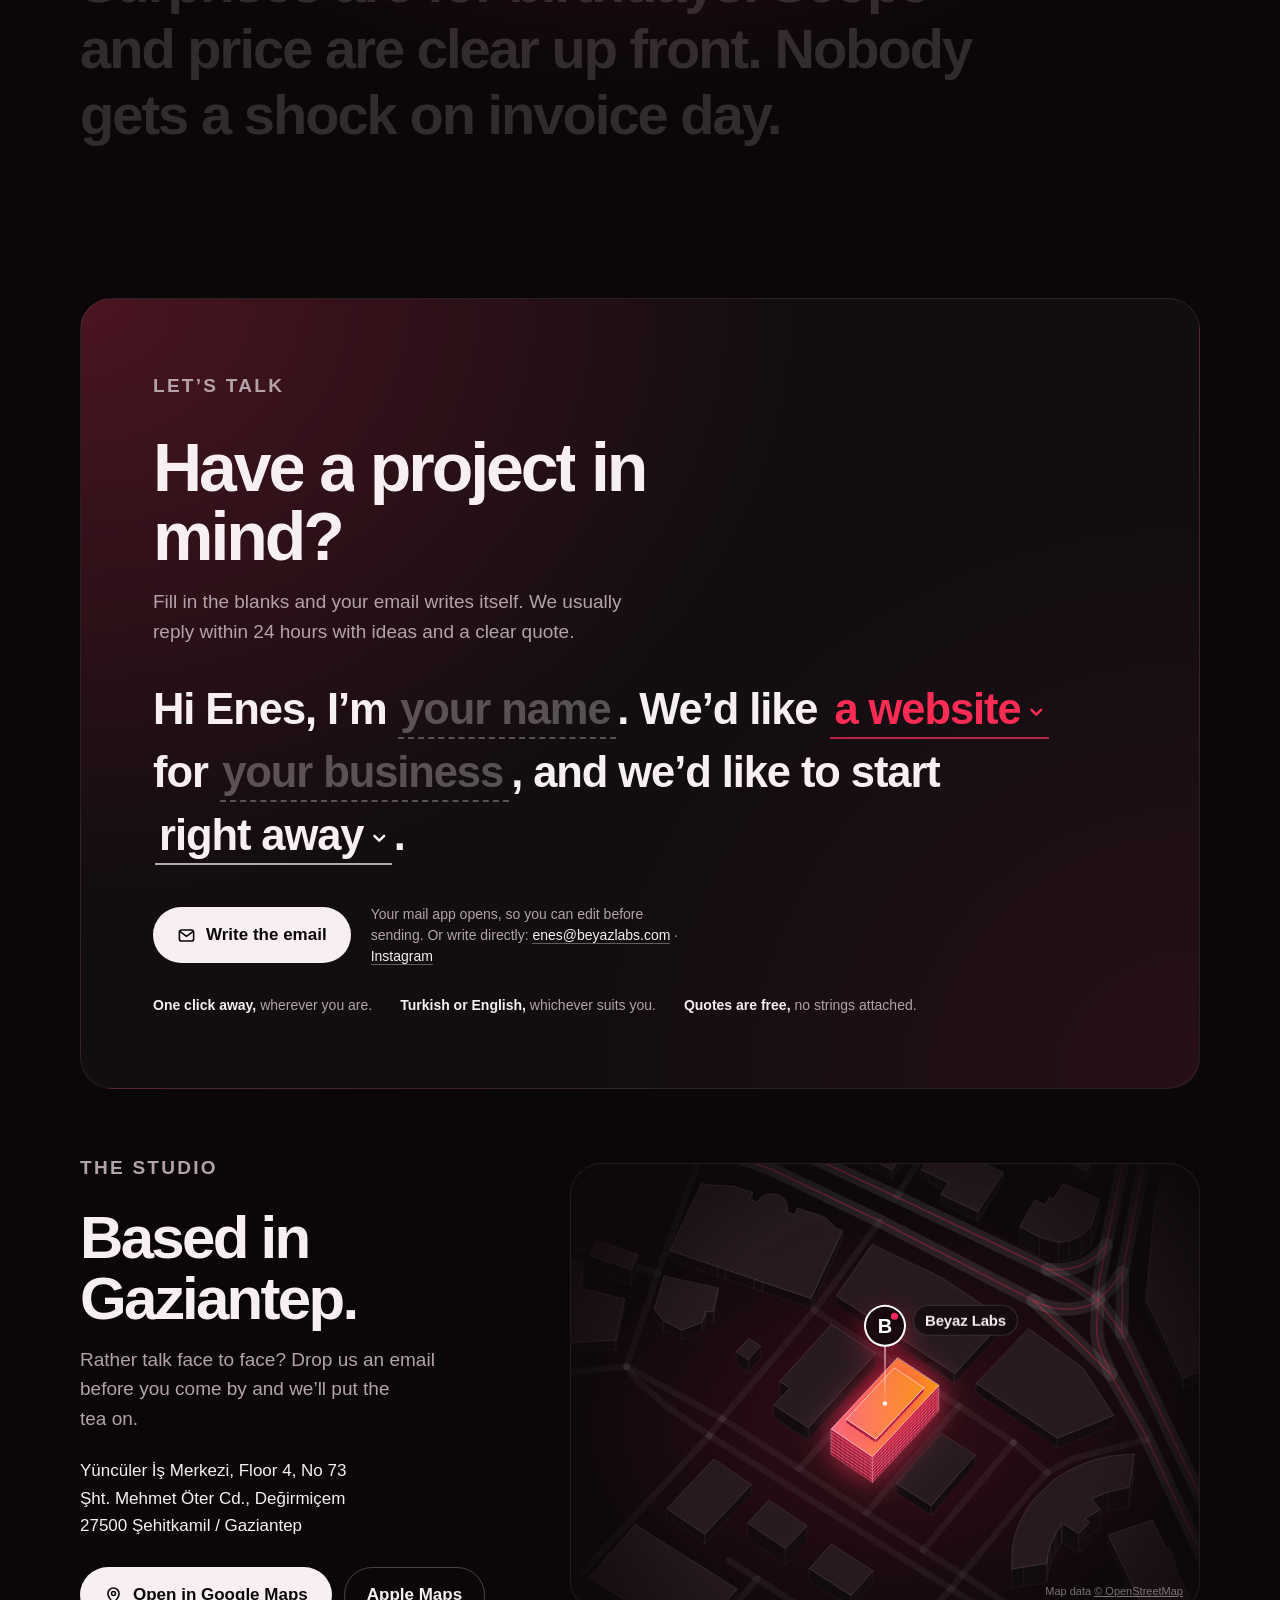
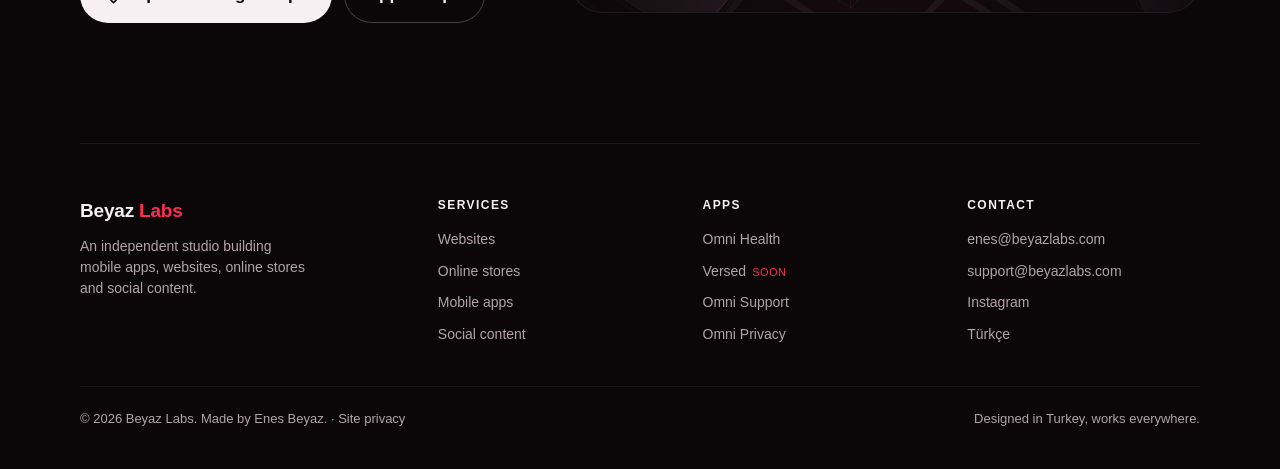
==== commit 4a64edce: "Ofis haritası: ofisten sonraki binalar ~32 m kayık çiziliyordu (merkez döngüde sıfırlanıyordu) — düz" ====
--- a/en/index.html
+++ b/en/index.html
@@ -17,7 +17,7 @@
 <meta property="og:description" content="Beyaz Labs is an independent studio building mobile apps, websites, online stores and social content — in Turkey and worldwide. Makers of Omni Health.">
 <meta property="og:image" content="https://beyazlabs.com/img/omni-today.png">
 <meta property="og:locale" content="en_US">
-<link rel="stylesheet" href="../site.css?v=202610101739">
+<link rel="stylesheet" href="../site.css?v=202610101746">
 <script type="application/ld+json">{"@context":"https://schema.org","@type":"ProfessionalService","name":"Beyaz Labs","url":"https://beyazlabs.com/","logo":"https://beyazlabs.com/img/apple-touch-icon.png","image":"https://beyazlabs.com/img/apple-touch-icon.png","email":"enes@beyazlabs.com","address":{"@type":"PostalAddress","streetAddress":"Şht. Mehmet Öter Cd., Yüncüler İş Merkezi Kat 4 No 73, Değirmiçem","addressLocality":"Şehitkamil","addressRegion":"Gaziantep","postalCode":"27500","addressCountry":"TR"},"geo":{"@type":"GeoCoordinates","latitude":37.06791,"longitude":37.37205},"sameAs":["https://www.instagram.com/beyazlabs/"]}</script>
 </head>
 <body>
@@ -254,7 +254,7 @@
     </div>
   </footer>
 
-<script src="../site.js?v=202610101739"></script>
-<script src="../map.js?v=202610101739"></script>
+<script src="../site.js?v=202610101746"></script>
+<script src="../map.js?v=202610101746"></script>
 </body>
 </html>
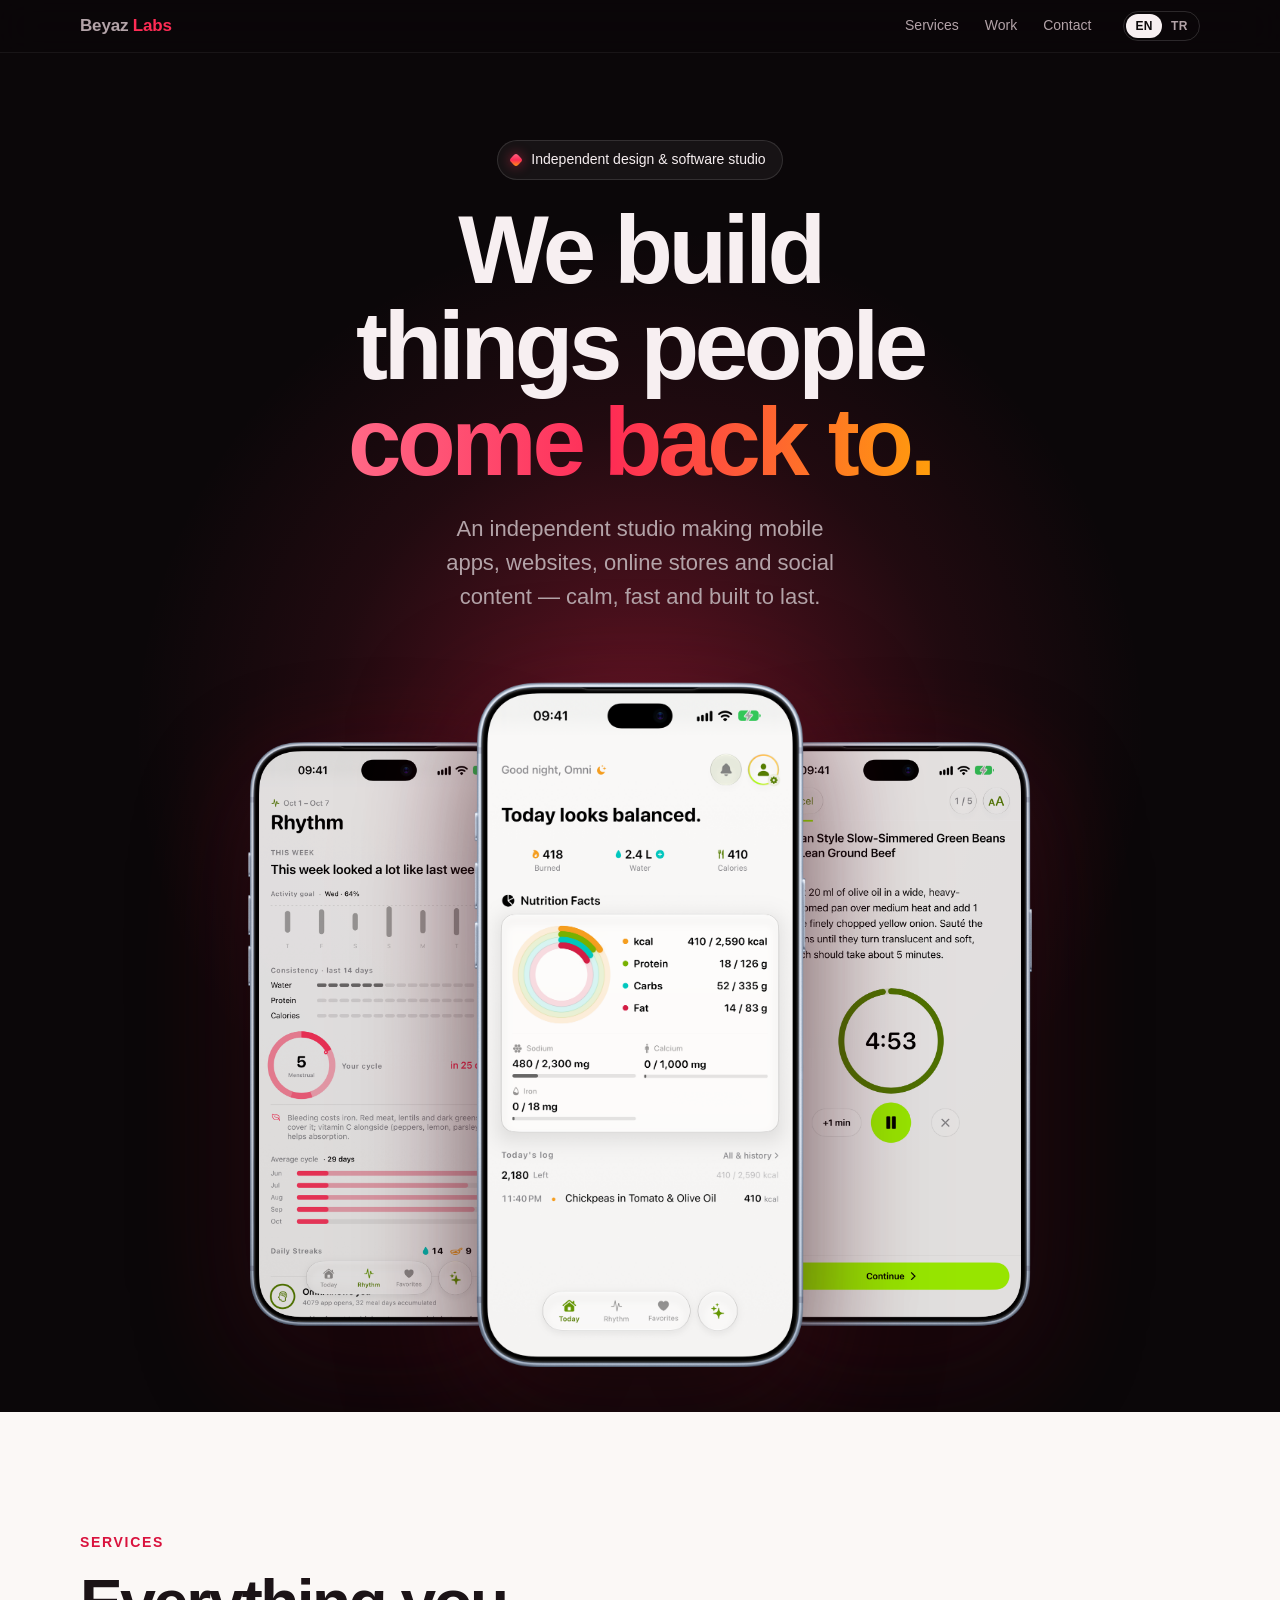
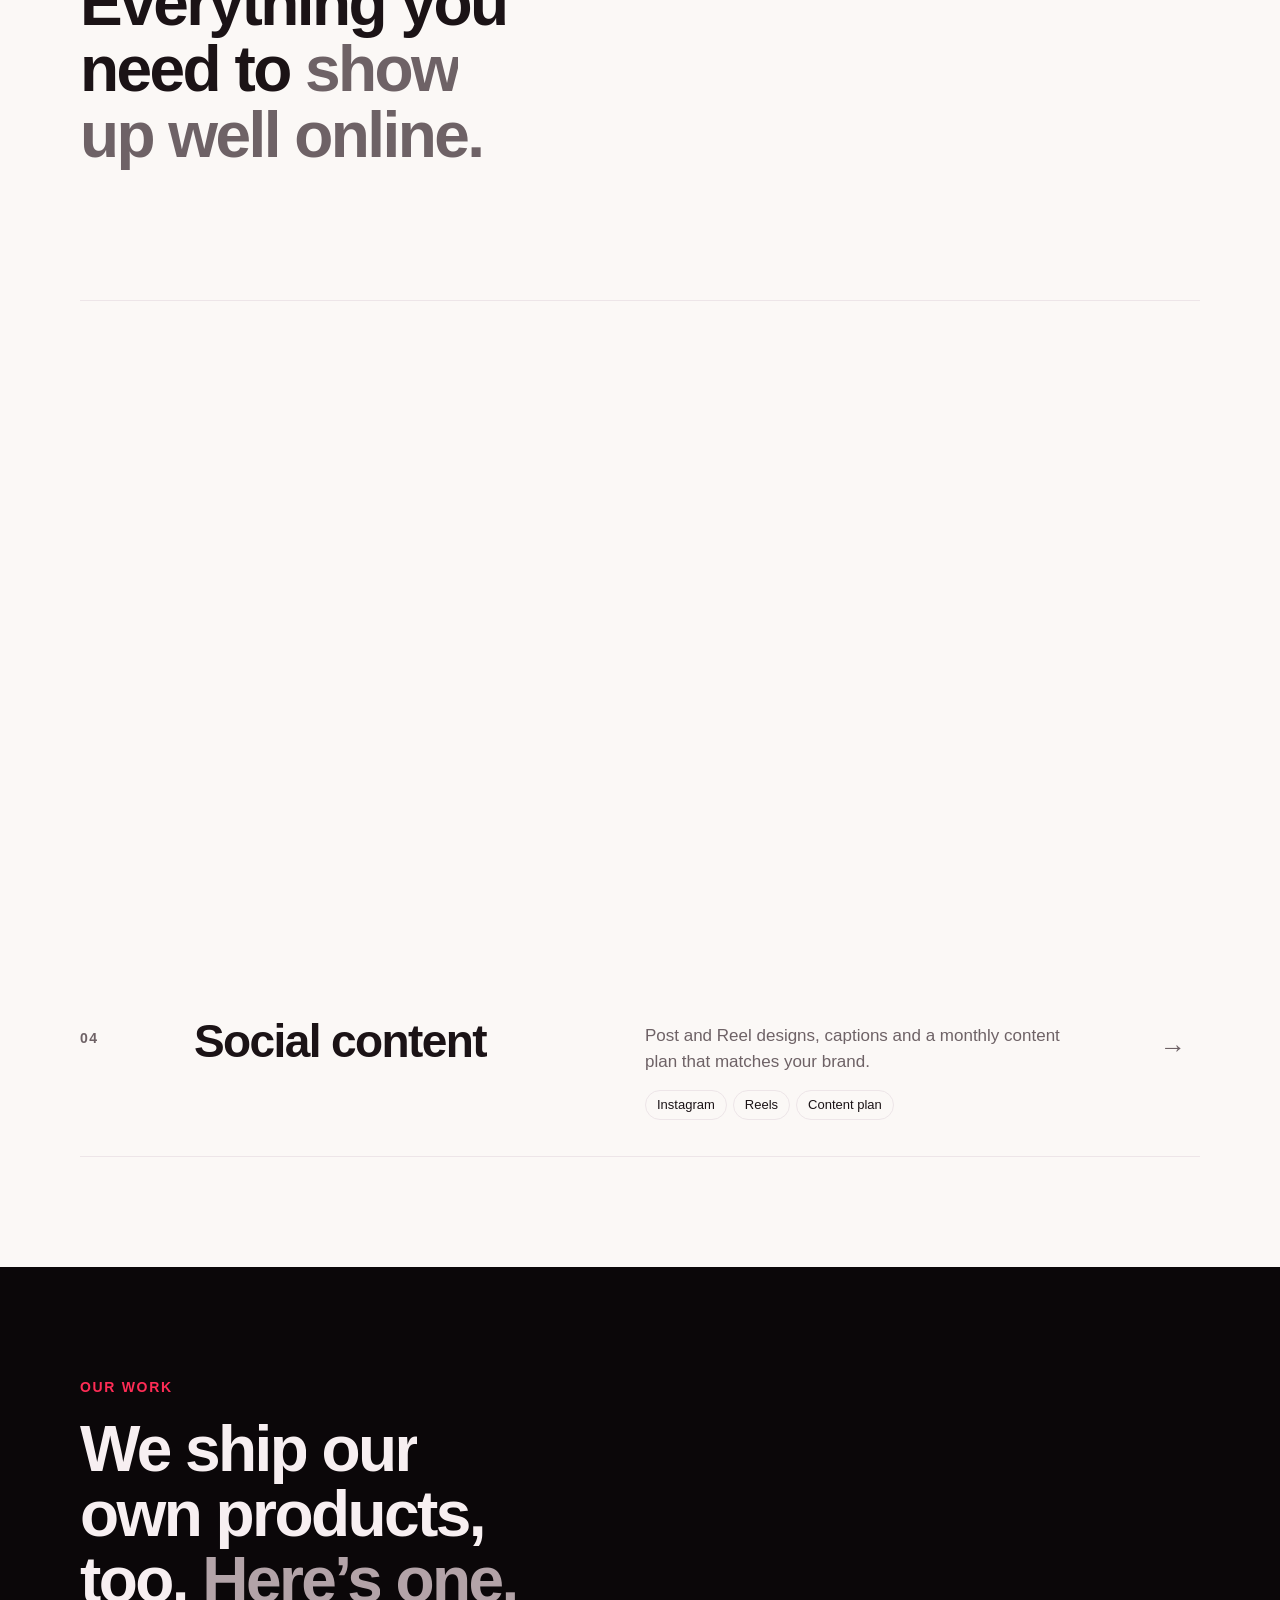
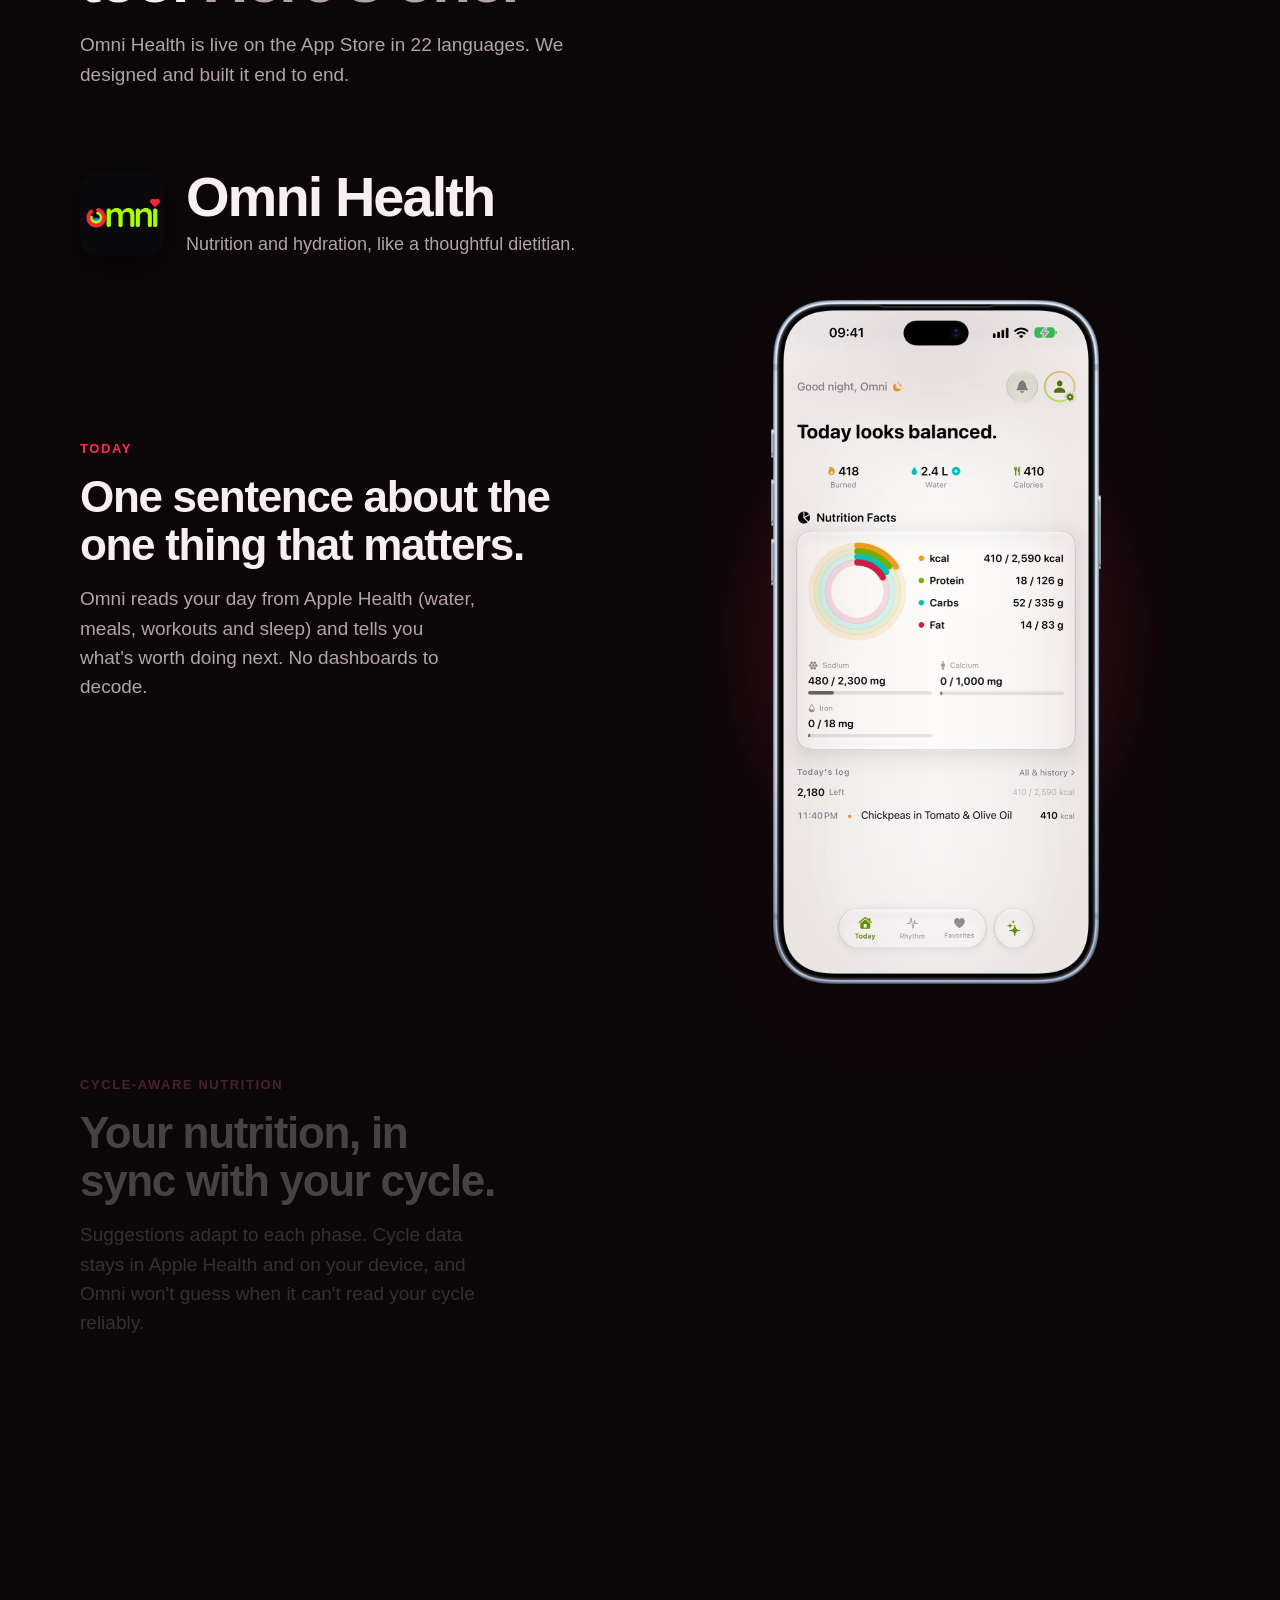
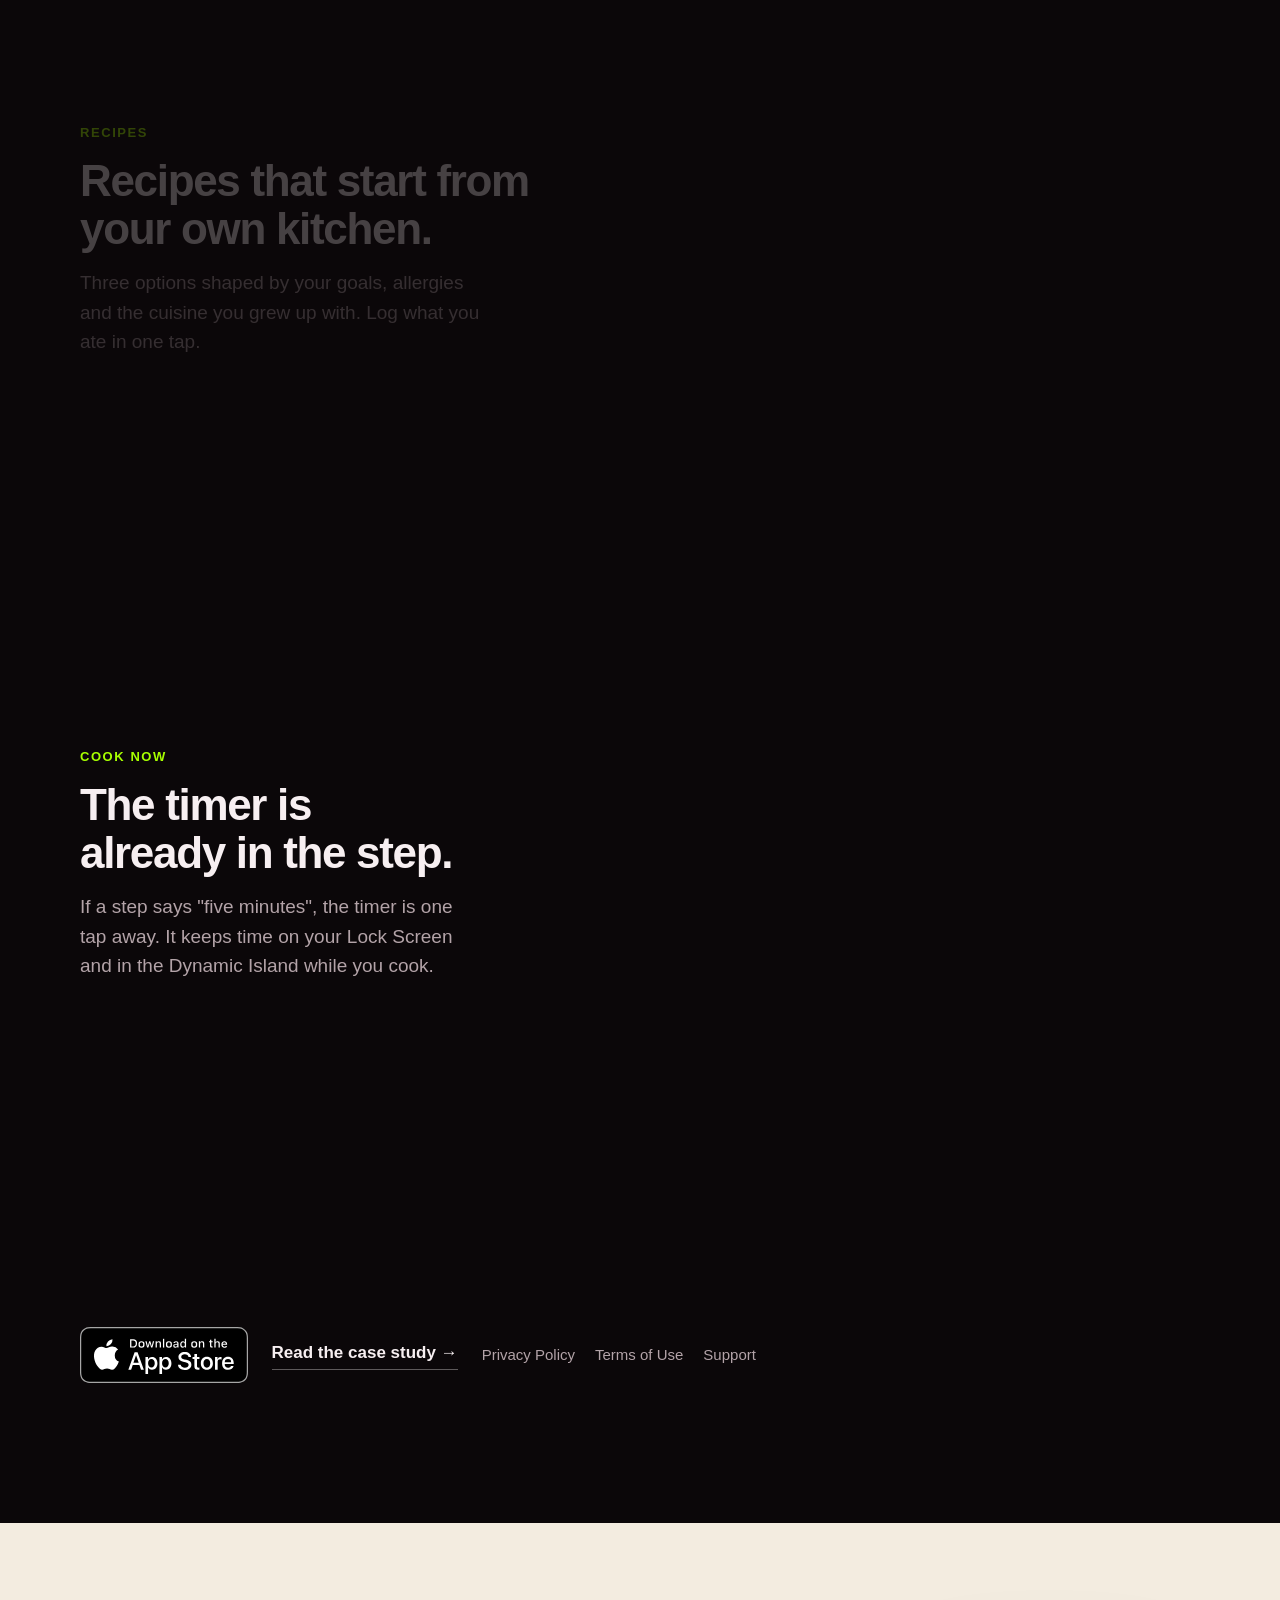
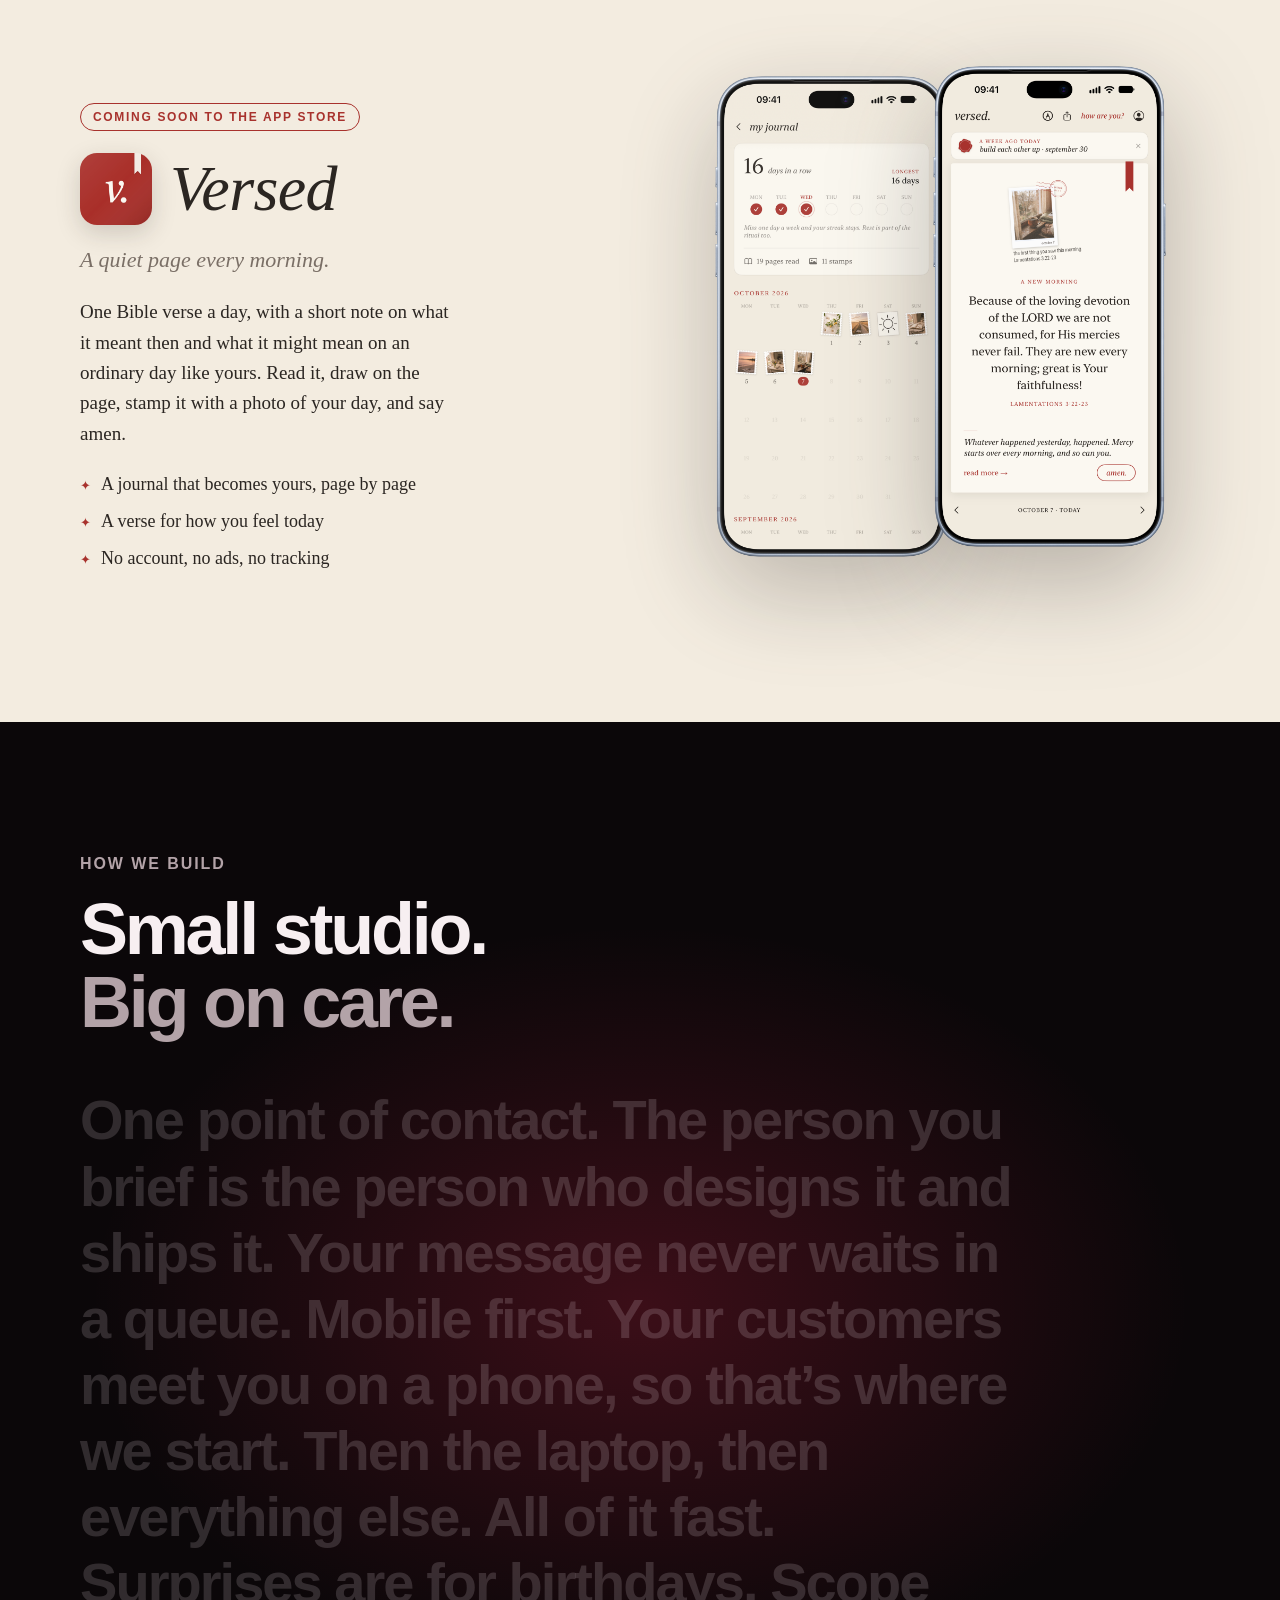
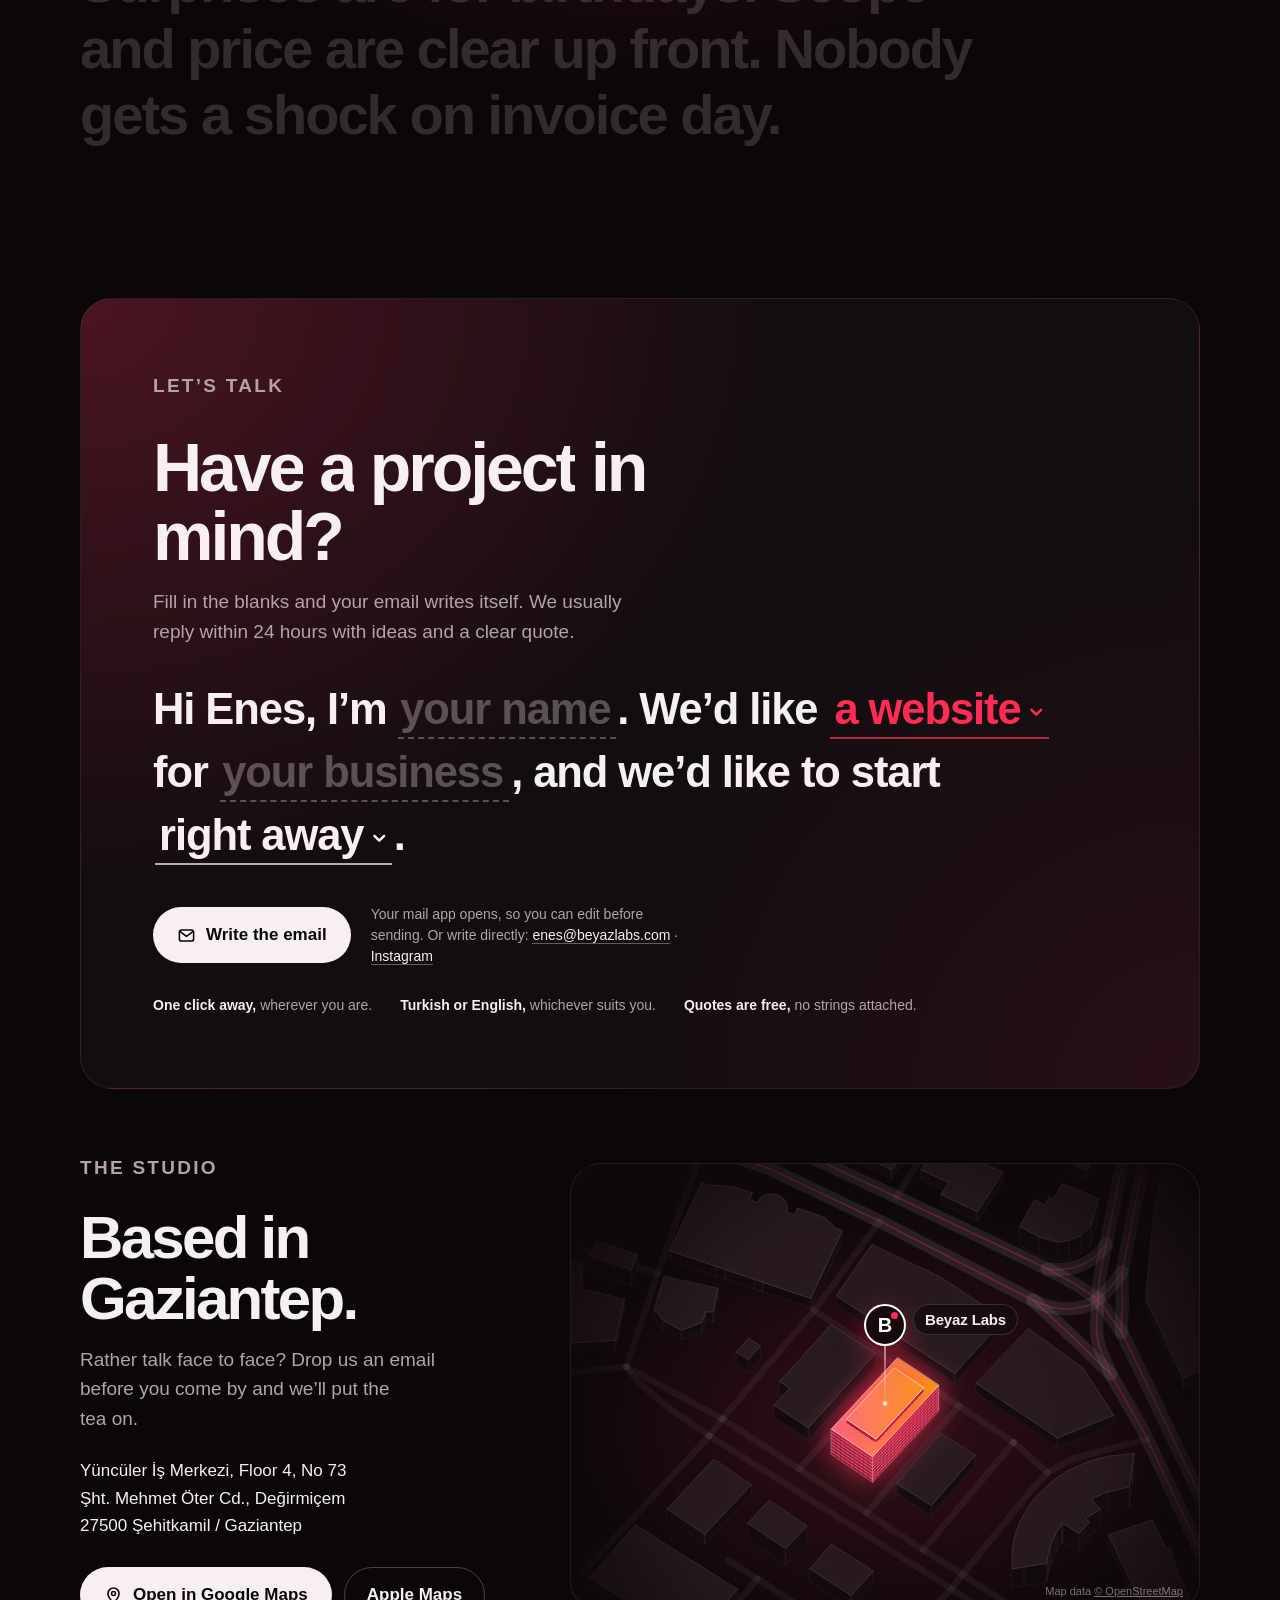
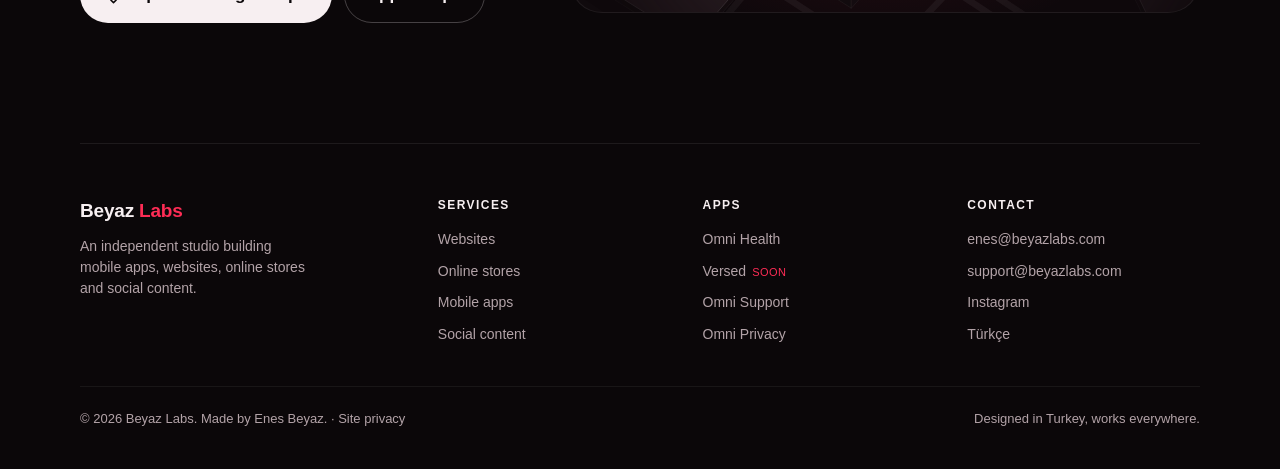
==== commit a04f0af9: "Ofis: Google Haritalar butonu doğrudan işletme profiline gidiyor Co-Authored-By: Claude Opus 5.5 <no" ====
--- a/en/index.html
+++ b/en/index.html
@@ -17,7 +17,7 @@
 <meta property="og:description" content="Beyaz Labs is an independent studio building mobile apps, websites, online stores and social content — in Turkey and worldwide. Makers of Omni Health.">
 <meta property="og:image" content="https://beyazlabs.com/img/omni-today.png">
 <meta property="og:locale" content="en_US">
-<link rel="stylesheet" href="../site.css?v=202610101746">
+<link rel="stylesheet" href="../site.css?v=202610101750">
 <script type="application/ld+json">{"@context":"https://schema.org","@type":"ProfessionalService","name":"Beyaz Labs","url":"https://beyazlabs.com/","logo":"https://beyazlabs.com/img/apple-touch-icon.png","image":"https://beyazlabs.com/img/apple-touch-icon.png","email":"enes@beyazlabs.com","address":{"@type":"PostalAddress","streetAddress":"Şht. Mehmet Öter Cd., Yüncüler İş Merkezi Kat 4 No 73, Değirmiçem","addressLocality":"Şehitkamil","addressRegion":"Gaziantep","postalCode":"27500","addressCountry":"TR"},"geo":{"@type":"GeoCoordinates","latitude":37.06791,"longitude":37.37205},"sameAs":["https://www.instagram.com/beyazlabs/"]}</script>
 </head>
 <body>
@@ -197,7 +197,7 @@
         <p>Rather talk face to face? Drop us an email before you come by and we’ll put the tea on.</p>
         <address>Yüncüler İş Merkezi, Floor 4, No 73<br>Şht. Mehmet Öter Cd., Değirmiçem<br>27500 Şehitkamil / Gaziantep</address>
         <div class="visit-links">
-          <a class="btn-light" href="https://www.google.com/maps/search/?api=1&amp;query=Beyaz%20Labs%2C%20Y%C3%BCnc%C3%BCler%20%C4%B0%C5%9F%20Merkezi%2C%20Gaziantep" rel="noopener">
+          <a class="btn-light" href="https://maps.app.goo.gl/KaWH1dHgrL9bvmUa9" rel="noopener">
             <svg viewBox="0 0 24 24" fill="none" stroke="currentColor" stroke-width="2" stroke-linecap="round" stroke-linejoin="round" aria-hidden="true"><path d="M12 21s-7-6.2-7-11.5A7 7 0 0 1 19 9.5C19 14.8 12 21 12 21z"/><circle cx="12" cy="9.5" r="2.5"/></svg>
             Open in Google Maps
           </a>
@@ -254,7 +254,7 @@
     </div>
   </footer>
 
-<script src="../site.js?v=202610101746"></script>
-<script src="../map.js?v=202610101746"></script>
+<script src="../site.js?v=202610101750"></script>
+<script src="../map.js?v=202610101750"></script>
 </body>
 </html>
